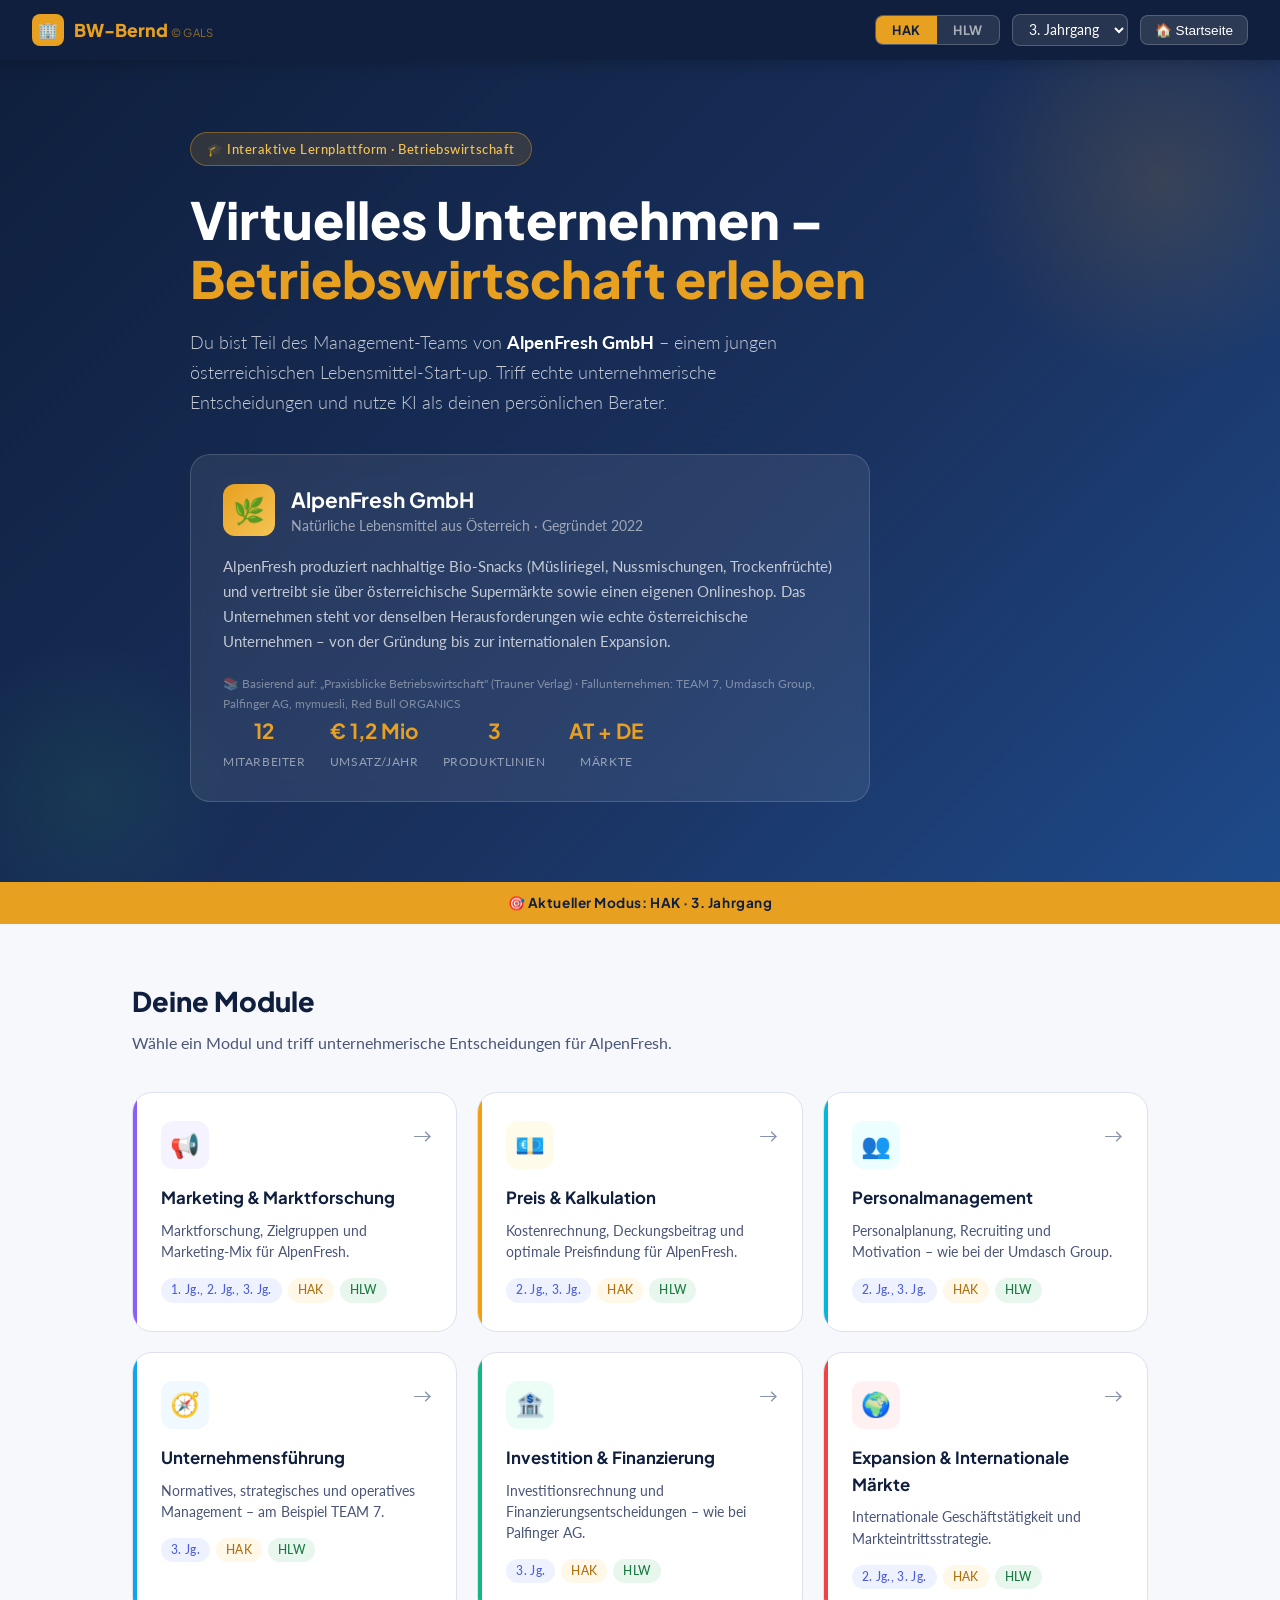
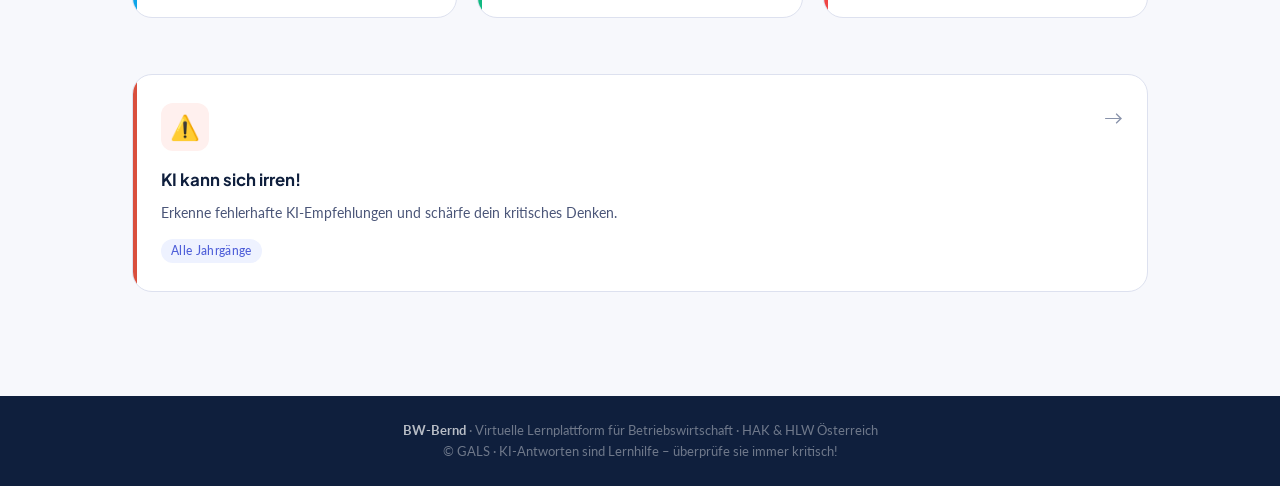
==== bw-trainer.html @ 872641b6 "Add files via upload" ====
<!DOCTYPE html>
<html lang="de">
<head>
<meta charset="UTF-8">
<meta name="viewport" content="width=device-width, initial-scale=1.0">
<title>BW-Bernd – Virtuelles Unternehmen</title>
<link href="https://fonts.googleapis.com/css2?family=Plus+Jakarta+Sans:wght@400;500;600;700;800&family=Lato:ital,wght@0,300;0,400;0,700;1,300&display=swap" rel="stylesheet">
<style>
/* =============================================
   CSS VARIABLES & RESET
============================================= */
:root {
  --navy: #0f1f3d;
  --navy-mid: #1a3260;
  --accent: #e8a020;
  --accent-light: #f5c455;
  --green: #2a9d5c;
  --red: #d94f3d;
  --surface: #f7f8fc;
  --surface-2: #eef0f7;
  --text: #0f1f3d;
  --text-mid: #4a5578;
  --text-light: #8892aa;
  --white: #ffffff;
  --border: #dde1ef;
  --shadow-sm: 0 2px 8px rgba(15,31,61,0.08);
  --shadow-md: 0 6px 24px rgba(15,31,61,0.12);
  --shadow-lg: 0 16px 48px rgba(15,31,61,0.18);
  --radius: 12px;
  --radius-lg: 20px;
  --font-head: 'Plus Jakarta Sans', sans-serif;
  --font-body: 'Lato', sans-serif;
}

*, *::before, *::after { box-sizing: border-box; margin: 0; padding: 0; }

html { scroll-behavior: smooth; }

body {
  font-family: var(--font-body);
  background: var(--surface);
  color: var(--text);
  line-height: 1.6;
  min-height: 100vh;
}

/* =============================================
   PAGES (SPA navigation)
============================================= */
.page { display: none; }
.page.active { display: block; }

/* =============================================
   TOP NAVIGATION
============================================= */
.topnav {
  background: var(--navy);
  padding: 0 32px;
  display: flex;
  align-items: center;
  justify-content: space-between;
  height: 60px;
  position: sticky;
  top: 0;
  z-index: 100;
  box-shadow: 0 2px 16px rgba(0,0,0,0.25);
}

.topnav-logo {
  font-family: var(--font-head);
  font-weight: 800;
  font-size: 1.1rem;
  color: var(--white);
  cursor: pointer;
  display: flex;
  align-items: center;
  gap: 10px;
}

.topnav-logo span {
  color: var(--accent);
}

.topnav-logo .logo-icon {
  width: 32px;
  height: 32px;
  background: var(--accent);
  border-radius: 8px;
  display: flex;
  align-items: center;
  justify-content: center;
  font-size: 1rem;
}

.topnav-controls {
  display: flex;
  align-items: center;
  gap: 12px;
}

/* Schultyp Toggle */
.schultyp-toggle {
  display: flex;
  background: rgba(255,255,255,0.1);
  border-radius: 8px;
  overflow: hidden;
  border: 1px solid rgba(255,255,255,0.2);
}

.schultyp-btn {
  padding: 6px 16px;
  font-family: var(--font-head);
  font-size: 0.8rem;
  font-weight: 700;
  border: none;
  background: transparent;
  color: rgba(255,255,255,0.6);
  cursor: pointer;
  transition: all 0.2s;
  letter-spacing: 0.05em;
}

.schultyp-btn.active {
  background: var(--accent);
  color: var(--navy);
}

/* Jahrgang Select */
.jahrgang-select {
  background: rgba(255,255,255,0.1);
  border: 1px solid rgba(255,255,255,0.2);
  color: white;
  border-radius: 8px;
  padding: 6px 12px;
  font-family: var(--font-body);
  font-size: 0.85rem;
  cursor: pointer;
}

.jahrgang-select option { color: var(--navy); background: white; }

.nav-home-btn {
  background: rgba(255,255,255,0.12);
  border: 1px solid rgba(255,255,255,0.2);
  color: white;
  border-radius: 8px;
  padding: 6px 14px;
  font-size: 0.85rem;
  cursor: pointer;
  transition: background 0.2s;
}

.nav-home-btn:hover { background: rgba(255,255,255,0.22); }

/* =============================================
   HERO (Startseite)
============================================= */
.hero {
  background: linear-gradient(135deg, var(--navy) 0%, var(--navy-mid) 60%, #1e4a8a 100%);
  padding: 72px 32px 80px;
  position: relative;
  overflow: hidden;
}

.hero::before {
  content: '';
  position: absolute;
  top: -80px; right: -80px;
  width: 400px; height: 400px;
  background: radial-gradient(circle, rgba(232,160,32,0.15) 0%, transparent 70%);
  border-radius: 50%;
}

.hero::after {
  content: '';
  position: absolute;
  bottom: -60px; left: -60px;
  width: 300px; height: 300px;
  background: radial-gradient(circle, rgba(42,157,92,0.12) 0%, transparent 70%);
  border-radius: 50%;
}

.hero-inner {
  max-width: 900px;
  margin: 0 auto;
  position: relative;
  z-index: 1;
}

.hero-badge {
  display: inline-flex;
  align-items: center;
  gap: 8px;
  background: rgba(232,160,32,0.15);
  border: 1px solid rgba(232,160,32,0.4);
  color: var(--accent-light);
  border-radius: 50px;
  padding: 6px 16px;
  font-size: 0.8rem;
  font-weight: 500;
  margin-bottom: 24px;
  letter-spacing: 0.04em;
}

.hero h1 {
  font-family: var(--font-head);
  font-size: clamp(2rem, 5vw, 3.2rem);
  font-weight: 800;
  color: var(--white);
  line-height: 1.15;
  margin-bottom: 20px;
}

.hero h1 em {
  font-style: normal;
  color: var(--accent);
}

.hero-sub {
  font-size: 1.1rem;
  color: rgba(255,255,255,0.75);
  max-width: 600px;
  margin-bottom: 36px;
  font-weight: 300;
  line-height: 1.7;
}

/* Company Card in Hero */
.company-card {
  background: rgba(255,255,255,0.08);
  border: 1px solid rgba(255,255,255,0.15);
  border-radius: var(--radius-lg);
  padding: 28px 32px;
  backdrop-filter: blur(10px);
  max-width: 680px;
}

.company-card-header {
  display: flex;
  align-items: center;
  gap: 16px;
  margin-bottom: 16px;
}

.company-logo {
  width: 52px;
  height: 52px;
  background: linear-gradient(135deg, var(--accent), var(--accent-light));
  border-radius: 12px;
  display: flex;
  align-items: center;
  justify-content: center;
  font-size: 1.6rem;
}

.company-name {
  font-family: var(--font-head);
  font-size: 1.3rem;
  font-weight: 700;
  color: white;
}

.company-tagline {
  font-size: 0.85rem;
  color: rgba(255,255,255,0.55);
}

.company-desc {
  color: rgba(255,255,255,0.72);
  font-size: 0.95rem;
  line-height: 1.65;
  margin-bottom: 20px;
}

.company-stats {
  display: flex;
  gap: 24px;
  flex-wrap: wrap;
}

.stat-item {
  text-align: center;
}

.stat-val {
  font-family: var(--font-head);
  font-size: 1.3rem;
  font-weight: 700;
  color: var(--accent);
  display: block;
}

.stat-label {
  font-size: 0.75rem;
  color: rgba(255,255,255,0.5);
  text-transform: uppercase;
  letter-spacing: 0.05em;
}

/* =============================================
   SCHULTYP BANNER (below hero)
============================================= */
.schultyp-banner {
  background: var(--accent);
  padding: 10px 32px;
  text-align: center;
  font-family: var(--font-head);
  font-size: 0.85rem;
  font-weight: 700;
  color: var(--navy);
  letter-spacing: 0.04em;
}

/* =============================================
   SECTION WRAPPER
============================================= */
.section {
  max-width: 1080px;
  margin: 0 auto;
  padding: 56px 32px;
}

.section-title {
  font-family: var(--font-head);
  font-size: 1.7rem;
  font-weight: 800;
  color: var(--navy);
  margin-bottom: 8px;
}

.section-sub {
  color: var(--text-mid);
  margin-bottom: 36px;
  font-size: 0.97rem;
}

/* =============================================
   MODULE GRID (Dashboard)
============================================= */
.module-grid {
  display: grid;
  grid-template-columns: repeat(auto-fill, minmax(300px, 1fr));
  gap: 20px;
}

.module-card {
  background: var(--white);
  border: 1px solid var(--border);
  border-radius: var(--radius-lg);
  padding: 28px;
  cursor: pointer;
  transition: all 0.25s cubic-bezier(0.4,0,0.2,1);
  position: relative;
  overflow: hidden;
}

.module-card::before {
  content: '';
  position: absolute;
  top: 0; left: 0;
  width: 4px; height: 100%;
  background: var(--card-color, var(--accent));
}

.module-card:hover {
  transform: translateY(-4px);
  box-shadow: var(--shadow-lg);
  border-color: transparent;
}

.module-icon {
  width: 48px;
  height: 48px;
  border-radius: 12px;
  background: var(--card-bg, #fff8e8);
  display: flex;
  align-items: center;
  justify-content: center;
  font-size: 1.5rem;
  margin-bottom: 16px;
}

.module-card h3 {
  font-family: var(--font-head);
  font-size: 1.05rem;
  font-weight: 700;
  margin-bottom: 8px;
  color: var(--navy);
}

.module-card p {
  font-size: 0.88rem;
  color: var(--text-mid);
  line-height: 1.5;
  margin-bottom: 16px;
}

.module-tags {
  display: flex;
  gap: 6px;
  flex-wrap: wrap;
}

.tag {
  font-size: 0.72rem;
  padding: 3px 10px;
  border-radius: 50px;
  font-weight: 500;
  letter-spacing: 0.03em;
}

.tag-jg { background: #eef2ff; color: #4f5fd9; }
.tag-hak { background: #fff8e8; color: #b07010; }
.tag-hlw { background: #e8f7ee; color: #1a7a42; }

.module-arrow {
  position: absolute;
  top: 28px; right: 24px;
  font-size: 1.2rem;
  color: var(--text-light);
  transition: transform 0.2s;
}

.module-card:hover .module-arrow { transform: translateX(4px); }

/* =============================================
   MODULE PAGE
============================================= */
.module-page-inner {
  max-width: 900px;
  margin: 0 auto;
  padding: 48px 32px;
}

.module-header {
  background: linear-gradient(135deg, var(--navy), var(--navy-mid));
  border-radius: var(--radius-lg);
  padding: 36px 40px;
  margin-bottom: 32px;
  position: relative;
  overflow: hidden;
}

.module-header::after {
  content: attr(data-icon);
  position: absolute;
  right: 32px; top: 50%;
  transform: translateY(-50%);
  font-size: 5rem;
  opacity: 0.12;
  pointer-events: none;
}

.module-header-badge {
  font-size: 0.75rem;
  text-transform: uppercase;
  letter-spacing: 0.08em;
  color: var(--accent);
  font-weight: 700;
  margin-bottom: 10px;
}

.module-header h2 {
  font-family: var(--font-head);
  font-size: 1.9rem;
  font-weight: 800;
  color: white;
  margin-bottom: 10px;
}

.module-header p {
  color: rgba(255,255,255,0.7);
  font-size: 0.95rem;
  max-width: 500px;
}

/* Content blocks */
.content-block {
  background: var(--white);
  border: 1px solid var(--border);
  border-radius: var(--radius);
  padding: 28px 32px;
  margin-bottom: 20px;
}

.block-title {
  font-family: var(--font-head);
  font-size: 0.8rem;
  font-weight: 700;
  text-transform: uppercase;
  letter-spacing: 0.08em;
  color: var(--text-light);
  margin-bottom: 12px;
  display: flex;
  align-items: center;
  gap: 8px;
}

.block-title .block-icon {
  width: 22px;
  height: 22px;
  border-radius: 6px;
  background: var(--surface-2);
  display: inline-flex;
  align-items: center;
  justify-content: center;
  font-size: 0.85rem;
}

.content-block h3 {
  font-family: var(--font-head);
  font-size: 1.15rem;
  font-weight: 700;
  color: var(--navy);
  margin-bottom: 12px;
}

.content-block p, .content-block li {
  font-size: 0.94rem;
  color: var(--text-mid);
  line-height: 1.65;
}

.content-block ul, .content-block ol {
  padding-left: 20px;
  margin-top: 8px;
}

.content-block li { margin-bottom: 6px; }

/* Aufgaben */
.aufgabe-list {
  list-style: none;
  padding: 0;
  counter-reset: aufgabe;
}

.aufgabe-list li {
  counter-increment: aufgabe;
  display: flex;
  gap: 14px;
  align-items: flex-start;
  padding: 14px 0;
  border-bottom: 1px solid var(--border);
}

.aufgabe-list li:last-child { border-bottom: none; }

.aufgabe-list li::before {
  content: counter(aufgabe);
  min-width: 28px;
  height: 28px;
  background: var(--navy);
  color: white;
  border-radius: 50%;
  font-family: var(--font-head);
  font-size: 0.8rem;
  font-weight: 700;
  display: flex;
  align-items: center;
  justify-content: center;
  flex-shrink: 0;
  margin-top: 1px;
}

/* Infobox */
.infobox {
  background: linear-gradient(135deg, #fff8e8, #fef3d0);
  border: 1px solid #f0d080;
  border-left: 4px solid var(--accent);
  border-radius: var(--radius);
  padding: 18px 22px;
  margin: 16px 0;
  font-size: 0.9rem;
}

.infobox-title {
  font-family: var(--font-head);
  font-weight: 700;
  font-size: 0.82rem;
  color: #8a5f00;
  text-transform: uppercase;
  letter-spacing: 0.06em;
  margin-bottom: 6px;
  display: flex;
  align-items: center;
  gap: 6px;
}

.infobox p { color: #6b4a00; line-height: 1.6; }

/* =============================================
   KI CHAT AREA
============================================= */
.ki-area {
  background: var(--white);
  border: 1px solid var(--border);
  border-radius: var(--radius-lg);
  overflow: hidden;
  margin-bottom: 20px;
}

.ki-header {
  background: var(--navy);
  padding: 16px 24px;
  display: flex;
  align-items: center;
  justify-content: space-between;
  gap: 12px;
}

.ki-header-left {
  display: flex;
  align-items: center;
  gap: 12px;
}

.ki-avatar {
  width: 36px; height: 36px;
  background: linear-gradient(135deg, var(--accent), var(--accent-light));
  border-radius: 50%;
  display: flex;
  align-items: center;
  justify-content: center;
  font-size: 1rem;
  flex-shrink: 0;
}

.ki-name {
  font-family: var(--font-head);
  font-weight: 700;
  font-size: 0.95rem;
  color: white;
}

.ki-status {
  font-size: 0.75rem;
  color: rgba(255,255,255,0.5);
}

.ki-role-select {
  background: rgba(255,255,255,0.12);
  border: 1px solid rgba(255,255,255,0.2);
  color: white;
  border-radius: 8px;
  padding: 6px 12px;
  font-size: 0.82rem;
  cursor: pointer;
}

.ki-role-select option { background: var(--navy); color: white; }

.ki-messages {
  height: 340px;
  overflow-y: auto;
  padding: 20px 24px;
  display: flex;
  flex-direction: column;
  gap: 14px;
  background: #f9fafd;
}

.ki-messages::-webkit-scrollbar { width: 4px; }
.ki-messages::-webkit-scrollbar-track { background: transparent; }
.ki-messages::-webkit-scrollbar-thumb { background: var(--border); border-radius: 2px; }

.msg {
  display: flex;
  gap: 10px;
  align-items: flex-start;
  animation: msgIn 0.3s ease;
}

@keyframes msgIn {
  from { opacity: 0; transform: translateY(8px); }
  to { opacity: 1; transform: translateY(0); }
}

.msg-user { flex-direction: row-reverse; }

.msg-bubble {
  max-width: 80%;
  padding: 12px 16px;
  border-radius: 14px;
  font-size: 0.9rem;
  line-height: 1.55;
}

.msg-ai .msg-bubble {
  background: white;
  border: 1px solid var(--border);
  color: var(--text);
  border-bottom-left-radius: 4px;
}

.msg-user .msg-bubble {
  background: var(--navy);
  color: white;
  border-bottom-right-radius: 4px;
}

.msg-avatar-sm {
  width: 28px; height: 28px;
  border-radius: 50%;
  background: var(--surface-2);
  display: flex;
  align-items: center;
  justify-content: center;
  font-size: 0.8rem;
  flex-shrink: 0;
  margin-top: 2px;
}

.msg-ai .msg-avatar-sm { background: linear-gradient(135deg, var(--accent), var(--accent-light)); }
.msg-user .msg-avatar-sm { background: var(--navy-mid); }

.typing-indicator {
  display: flex;
  gap: 4px;
  align-items: center;
  padding: 4px 0;
}

.typing-dot {
  width: 6px; height: 6px;
  background: var(--text-light);
  border-radius: 50%;
  animation: typingBounce 1.2s infinite;
}

.typing-dot:nth-child(2) { animation-delay: 0.2s; }
.typing-dot:nth-child(3) { animation-delay: 0.4s; }

@keyframes typingBounce {
  0%, 60%, 100% { transform: translateY(0); }
  30% { transform: translateY(-6px); }
}

.ki-input-area {
  padding: 16px 24px;
  border-top: 1px solid var(--border);
  display: flex;
  gap: 10px;
  background: white;
}

.ki-input {
  flex: 1;
  border: 1px solid var(--border);
  border-radius: 10px;
  padding: 10px 16px;
  font-family: var(--font-body);
  font-size: 0.9rem;
  resize: none;
  outline: none;
  color: var(--text);
  background: var(--surface);
  min-height: 44px;
  max-height: 120px;
  transition: border-color 0.2s;
}

.ki-input:focus { border-color: var(--navy); }

.ki-send-btn {
  background: var(--navy);
  color: white;
  border: none;
  border-radius: 10px;
  padding: 10px 20px;
  font-family: var(--font-head);
  font-weight: 700;
  font-size: 0.85rem;
  cursor: pointer;
  transition: background 0.2s;
  white-space: nowrap;
}

.ki-send-btn:hover { background: var(--navy-mid); }
.ki-send-btn:disabled { opacity: 0.5; cursor: not-allowed; }

.ki-prompt-suggestion {
  margin: 0 24px 16px;
  background: var(--surface-2);
  border-radius: 10px;
  padding: 12px 16px;
  font-size: 0.84rem;
  color: var(--text-mid);
  display: flex;
  justify-content: space-between;
  align-items: center;
  gap: 12px;
}

.use-prompt-btn {
  background: var(--accent);
  color: var(--navy);
  border: none;
  border-radius: 8px;
  padding: 6px 14px;
  font-family: var(--font-head);
  font-weight: 700;
  font-size: 0.78rem;
  cursor: pointer;
  white-space: nowrap;
  transition: background 0.2s;
}

.use-prompt-btn:hover { background: var(--accent-light); }

/* =============================================
   REFLEXION BLOCK
============================================= */
.reflexion-list {
  list-style: none;
  padding: 0;
}

.reflexion-list li {
  display: flex;
  gap: 12px;
  align-items: flex-start;
  padding: 12px 0;
  border-bottom: 1px solid var(--border);
  font-size: 0.93rem;
  color: var(--text-mid);
}

.reflexion-list li:last-child { border-bottom: none; }

.refl-icon {
  width: 24px; height: 24px;
  background: #fff0f0;
  border-radius: 6px;
  display: flex;
  align-items: center;
  justify-content: center;
  font-size: 0.85rem;
  flex-shrink: 0;
  margin-top: 1px;
}

/* =============================================
   KI KANN SICH IRREN PAGE
============================================= */
.irren-card {
  background: var(--white);
  border: 1px solid var(--border);
  border-radius: var(--radius-lg);
  overflow: hidden;
  margin-bottom: 24px;
}

.irren-card-header {
  background: linear-gradient(135deg, #b91c1c, #dc2626);
  padding: 20px 28px;
  display: flex;
  align-items: center;
  gap: 14px;
}

.irren-icon {
  width: 40px; height: 40px;
  background: rgba(255,255,255,0.15);
  border-radius: 10px;
  display: flex;
  align-items: center;
  justify-content: center;
  font-size: 1.3rem;
}

.irren-card-header h3 {
  font-family: var(--font-head);
  font-size: 1rem;
  font-weight: 700;
  color: white;
}

.irren-card-header p {
  font-size: 0.8rem;
  color: rgba(255,255,255,0.7);
}

.irren-body {
  padding: 24px 28px;
}

.ki-falsch {
  background: #fff8f8;
  border: 1px solid #fca5a5;
  border-radius: 10px;
  padding: 16px 20px;
  margin-bottom: 16px;
  font-size: 0.9rem;
  color: #7f1d1d;
  font-style: italic;
}

.ki-falsch::before {
  content: '🤖 KI-Empfehlung: ';
  font-style: normal;
  font-weight: 700;
  display: block;
  margin-bottom: 4px;
  font-size: 0.78rem;
  text-transform: uppercase;
  letter-spacing: 0.05em;
  color: #b91c1c;
}

.aufgabe-irren {
  background: #f0fdf4;
  border: 1px solid #86efac;
  border-radius: 10px;
  padding: 14px 18px;
  font-size: 0.88rem;
  color: #14532d;
}

.aufgabe-irren::before {
  content: '✏️ Deine Aufgabe: ';
  font-weight: 700;
  display: block;
  margin-bottom: 4px;
  font-size: 0.78rem;
  text-transform: uppercase;
  letter-spacing: 0.05em;
}

/* =============================================
   FOOTER
============================================= */
footer {
  background: var(--navy);
  color: rgba(255,255,255,0.4);
  text-align: center;
  padding: 24px 32px;
  font-size: 0.82rem;
  margin-top: 48px;
}

footer strong { color: rgba(255,255,255,0.7); }

/* =============================================
   BREADCRUMB
============================================= */
.breadcrumb {
  background: var(--surface-2);
  padding: 12px 32px;
  font-size: 0.83rem;
  color: var(--text-mid);
  display: flex;
  align-items: center;
  gap: 8px;
}

.breadcrumb a { color: var(--navy-mid); text-decoration: none; cursor: pointer; }
.breadcrumb a:hover { text-decoration: underline; }
.breadcrumb .sep { color: var(--border); }

/* =============================================
   FALLSTUDIE TABS
============================================= */
.tabs {
  display: flex;
  gap: 0;
  border-bottom: 2px solid var(--border);
  margin-bottom: 24px;
}

.tab-btn {
  padding: 10px 20px;
  font-family: var(--font-head);
  font-size: 0.83rem;
  font-weight: 700;
  border: none;
  background: transparent;
  color: var(--text-mid);
  cursor: pointer;
  border-bottom: 2px solid transparent;
  margin-bottom: -2px;
  transition: all 0.2s;
  letter-spacing: 0.03em;
}

.tab-btn.active {
  color: var(--navy);
  border-bottom-color: var(--navy);
}

.tab-content { display: none; }
.tab-content.active { display: block; }

/* =============================================
   PROGRESS BAR (module completion)
============================================= */
.progress-bar-wrap {
  background: var(--surface-2);
  border-radius: 50px;
  height: 6px;
  overflow: hidden;
  margin-top: 8px;
}

.progress-bar-fill {
  height: 100%;
  background: linear-gradient(90deg, var(--accent), var(--accent-light));
  border-radius: 50px;
  transition: width 0.6s ease;
}

/* =============================================
   RESPONSIVE
============================================= */
@media (max-width: 640px) {
  .topnav { padding: 0 16px; gap: 8px; }
  .hero { padding: 48px 20px 60px; }
  .section { padding: 36px 20px; }
  .module-grid { grid-template-columns: 1fr; }
  .module-page-inner { padding: 28px 16px; }
  .content-block { padding: 20px; }
  .ki-messages { height: 260px; }
  .company-stats { gap: 16px; }
  .topnav-logo .logo-label { display: none; }
}

  .tab-btn-solution { background: #ecfdf5 !important; color: #14532d !important; border-color: #86efac !important; }
  .tab-btn-solution.active { background: #10b981 !important; color: white !important; border-color: #10b981 !important; }
  .loesung-block { margin-bottom: 20px; }
  .loesung-aufgabe-label { font-size: 0.78rem; font-weight: 700; color: #10b981; text-transform: uppercase; letter-spacing: 0.06em; margin-bottom: 6px; }
  .loesung-text { background: #f0fdf4; border: 1px solid #bbf7d0; border-left: 4px solid #10b981; border-radius: 8px; padding: 12px 15px; font-size: 0.88rem; color: #1a3260; line-height: 1.65; }
  .loesung-text ul, .loesung-text ol { margin: 8px 0 8px 18px; }
  .loesung-text li { margin-bottom: 5px; }
  .loesung-text strong { color: #0f1f3d; }
  .loesung-text table { width:100%; border-collapse:collapse; margin-top:8px; }
  .loesung-text th { background:#d1fae5; padding:6px 10px; font-size:0.82rem; text-align:left; }
  .loesung-text td { padding:6px 10px; border-top:1px solid #d1fae5; font-size:0.83rem; }
  .loesung-hinweis { background: #fffbeb; border: 1px solid #fde68a; border-radius: 8px; padding: 10px 14px; font-size: 0.82rem; color: #78350f; margin-top: 16px; line-height:1.5; }
</style>
</head>
<body>

<!-- ==================== TOP NAV ==================== -->
<nav class="topnav">
  <div class="topnav-logo" onclick="showPage('home')">
    <div class="logo-icon">🏢</div>
    <span class="logo-label">BW<span>-Bernd</span> <span style="font-weight:400; font-size:0.7rem; opacity:0.6; letter-spacing:0.02em">© GALS</span></span>
  </div>
  <div class="topnav-controls">
    <div class="schultyp-toggle">
      <button class="schultyp-btn active" id="btn-hak" onclick="setSchultyp('HAK')">HAK</button>
      <button class="schultyp-btn" id="btn-hlw" onclick="setSchultyp('HLW')">HLW</button>
    </div>
    <select class="jahrgang-select" id="jahrgangSelect" onchange="setJahrgang(this.value)">
      <option value="1">1. Jahrgang</option>
      <option value="2">2. Jahrgang</option>
      <option value="3" selected>3. Jahrgang</option>
    </select>
    <button class="nav-home-btn" onclick="showPage('home')">🏠 Startseite</button>
  </div>
</nav>

<!-- ==================== HOME PAGE ==================== -->
<div id="page-home" class="page active">

  <!-- Hero -->
  <div class="hero">
    <div class="hero-inner">
      <div class="hero-badge">🎓 Interaktive Lernplattform · Betriebswirtschaft</div>
      <h1>Virtuelles Unternehmen –<br><em>Betriebswirtschaft erleben</em></h1>
      <p class="hero-sub">Du bist Teil des Management-Teams von <strong style="color:white">AlpenFresh GmbH</strong> – einem jungen österreichischen Lebensmittel-Start-up. Triff echte unternehmerische Entscheidungen und nutze KI als deinen persönlichen Berater.</p>

      <div class="company-card">
        <div class="company-card-header">
          <div class="company-logo">🌿</div>
          <div>
            <div class="company-name">AlpenFresh GmbH</div>
            <div class="company-tagline">Natürliche Lebensmittel aus Österreich · Gegründet 2022</div>
          </div>
        </div>
        <p class="company-desc">
          AlpenFresh produziert nachhaltige Bio-Snacks (Müsliriegel, Nussmischungen, Trockenfrüchte) und vertreibt sie über österreichische Supermärkte sowie einen eigenen Onlineshop. Das Unternehmen steht vor denselben Herausforderungen wie echte österreichische Unternehmen – von der Gründung bis zur internationalen Expansion.
        </p>
        <p style="font-size:0.78rem; color:rgba(255,255,255,0.4); margin-top:8px">📚 Basierend auf: „Praxisblicke Betriebswirtschaft" (Trauner Verlag) · Fallunternehmen: TEAM 7, Umdasch Group, Palfinger AG, mymuesli, Red Bull ORGANICS
        </p>
        <div class="company-stats">
          <div class="stat-item"><span class="stat-val">12</span><span class="stat-label">Mitarbeiter</span></div>
          <div class="stat-item"><span class="stat-val">€ 1,2 Mio</span><span class="stat-label">Umsatz/Jahr</span></div>
          <div class="stat-item"><span class="stat-val">3</span><span class="stat-label">Produktlinien</span></div>
          <div class="stat-item"><span class="stat-val">AT + DE</span><span class="stat-label">Märkte</span></div>
        </div>
      </div>
    </div>
  </div>

  <!-- Schultyp Banner -->
  <div class="schultyp-banner" id="schultyp-banner">
    🎯 Aktueller Modus: <span id="banner-text">HAK · 3. Jahrgang</span>
  </div>

  <!-- Dashboard -->
  <div class="section">
    <h2 class="section-title">Deine Module</h2>
    <p class="section-sub">Wähle ein Modul und triff unternehmerische Entscheidungen für AlpenFresh.</p>

    <div class="module-grid" id="module-grid">
      <!-- Cards injected by JS -->
    </div>
  </div>

  <!-- KI kann sich irren -->
  <div class="section" style="padding-top:0">
    <div class="module-card" style="--card-color:#d94f3d; --card-bg:#fff0ee; cursor:pointer" onclick="showPage('irren')">
      <div class="module-icon">⚠️</div>
      <h3>KI kann sich irren!</h3>
      <p>Erkenne fehlerhafte KI-Empfehlungen und schärfe dein kritisches Denken.</p>
      <div class="module-tags"><span class="tag tag-jg">Alle Jahrgänge</span></div>
      <span class="module-arrow">→</span>
    </div>
  </div>

</div><!-- /home -->

<!-- ==================== MODULE PAGE ==================== -->
<div id="page-module" class="page">
  <div class="breadcrumb">
    <a onclick="showPage('home')">🏠 Startseite</a>
    <span class="sep">›</span>
    <span id="bc-module">Modul</span>
  </div>
  <div class="module-page-inner" id="module-content">
    <!-- injected by JS -->
  </div>
</div>

<!-- ==================== KI KANN SICH IRREN PAGE ==================== -->
<div id="page-irren" class="page">
  <div class="breadcrumb">
    <a onclick="showPage('home')">🏠 Startseite</a>
    <span class="sep">›</span>
    <span>KI kann sich irren</span>
  </div>
  <div class="module-page-inner">

    <div class="module-header" data-icon="⚠️">
      <div class="module-header-badge">Kritisches Denken</div>
      <h2>KI kann sich irren!</h2>
      <p>Hier siehst du vier Beispiele, bei denen eine KI wirtschaftlich problematische Empfehlungen geben könnte. Analysiere, was falsch oder unvollständig ist.</p>
    </div>

    <!-- Irren-Karte 1 -->
    <div class="irren-card">
      <div class="irren-card-header">
        <div class="irren-icon">📉</div>
        <div>
          <h3>Preisstrategie: „Immer billiger als die Konkurrenz!"</h3>
          <p>Szenario: AlpenFresh fragt die KI nach der besten Preisstrategie für die AlpenBar.</p>
        </div>
      </div>
      <div class="irren-body">
        <div class="ki-falsch">„Setze deinen Verkaufspreis immer 10–20 % unter dem Preis der Konkurrenz (also ca. € 1,70–1,90). So gewinnst du schnell Marktanteile und Kunden kaufen lieber bei dir als bei der Konkurrenz."</div>
        <div class="aufgabe-irren">
          Die variablen Kosten der AlpenBar betragen € 0,85/Stück, die Fixkosten € 12.000/Monat. Berechne den Deckungsbeitrag bei VKP € 1,80. Was passiert? Erkläre, warum diese Empfehlung für ein Bio-Premiumprodukt doppelt falsch ist (wirtschaftlich UND markenseitig).
        </div>
        <div class="infobox" style="margin-top:14px">
          <div class="infobox-title">💡 Tipp: Deckungsbeitrag</div>
          <p>Deckungsbeitrag = Verkaufspreis − variable Kosten. Ist er negativ, macht das Unternehmen mit jedem verkauften Stück <em>mehr</em> Verlust – egal wie viele Stück es verkauft. Die KI hat die Kostenstruktur nicht abgefragt!</p>
        </div>
      </div>
    </div>

    <!-- Irren-Karte 2 -->
    <div class="irren-card">
      <div class="irren-card-header">
        <div class="irren-icon">👥</div>
        <div>
          <h3>Personalplanung: „Sofort 10 Vollzeitkräfte einstellen!"</h3>
          <p>Szenario: AlpenFresh hat einen Großauftrag von einem Supermarkt erhalten.</p>
        </div>
      </div>
      <div class="irren-body">
        <div class="ki-falsch">„Du solltest sofort 10 neue Vollzeitkräfte einstellen. Mehr Personal bedeutet mehr Produktion – und das führt automatisch zu mehr Gewinn."</div>
        <div class="aufgabe-irren">
          Welche Fragen hätte die KI zuerst stellen müssen? Denke an: Ist der Auftrag langfristig gesichert? Was sind die tatsächlichen Lohnnebenkosten? Gibt es Alternativen (Leiharbeit, Überstunden, Automatisierung)? Nenne mindestens vier Probleme, die die KI ignoriert hat.
        </div>
        <div class="infobox" style="margin-top:14px">
          <div class="infobox-title">💡 Tipp: Personalbedarfsplanung</div>
          <p>Die Personalbedarfsplanung unterscheidet zwischen <strong>quantitativem Bedarf</strong> (wie viele?) und <strong>qualitativem Bedarf</strong> (welche Kompetenzen?). Außerdem ist zwischen Erweiterungs- und Freisetzungsbedarf zu unterscheiden – auch wenn ein Auftrag wegfällt, bleiben die Fixkosten!</p>
        </div>
      </div>
    </div>

    <!-- Irren-Karte 3 -->
    <div class="irren-card">
      <div class="irren-card-header">
        <div class="irren-icon">🏦</div>
        <div>
          <h3>Finanzierung: „Kredit ist immer besser als Leasing!"</h3>
          <p>Szenario: AlpenFresh prüft, wie die neue Abfüllmaschine (€ 250.000) finanziert werden soll.</p>
        </div>
      </div>
      <div class="irren-body">
        <div class="ki-falsch">„Nehmt auf jeden Fall einen Bankkredit auf – Leasing ist viel teurer, und ihr behaltet das Eigenkapital für andere Investitionen. Kredite sind in Österreich günstig."</div>
        <div class="aufgabe-irren">
          Berechne: Leasing kostet € 2.800/Monat = € 33.600/Jahr über 10 Jahre = € 336.000 gesamt. Kredit: € 250.000 bei 4,5 % auf 10 Jahre ≈ € 60.000 Zinsen = € 310.000 gesamt. Stimmt die Aussage der KI? Wann wäre Leasing trotzdem sinnvoller? Was hat die KI nicht berücksichtigt (Liquidität, Bilanzwirkung, Flexibilität)?
        </div>
        <div class="infobox" style="margin-top:14px">
          <div class="infobox-title">💡 Tipp: Leasing vs. Kredit</div>
          <p>Beim <strong>Finanzierungsleasing</strong> bleibt die Maschine bilanziell beim Leasinggeber → bessere Liquiditätswirkung. Beim <strong>Kredit</strong> wird die Maschine aktiviert und abgeschrieben. Ein einfaches „immer besser" gibt es nicht – es kommt auf die konkrete Situation an!</p>
        </div>
      </div>
    </div>

    <!-- Irren-Karte 4 -->
    <div class="irren-card">
      <div class="irren-card-header">
        <div class="irren-icon">🌍</div>
        <div>
          <h3>Expansion: „Gleichzeitig in alle Märkte – wie TEAM 7!"</h3>
          <p>Szenario: AlpenFresh überlegt, nach Südtirol, Deutschland und die Schweiz gleichzeitig zu expandieren.</p>
        </div>
      </div>
      <div class="irren-body">
        <div class="ki-falsch">„TEAM 7 hat auch mehrere Märkte gleichzeitig erschlossen und ist jetzt in 6 Ländern. Macht es genauso – expandiert gleichzeitig in alle drei Märkte, bevor die Konkurrenz es tut!"</div>
        <div class="aufgabe-irren">
          Warum ist dieser Vergleich mit TEAM 7 irreführend? TEAM 7 wurde 1959 gegründet und ist seit über 60 Jahren am Markt. AlpenFresh existiert seit 2022. Nenne mindestens fünf Unterschiede (Ressourcen, Erfahrung, Markenbekanntheit, Kapital, Personal), die die KI ignoriert hat.
        </div>
      </div>
    </div>

  </div>
</div>

<!-- ==================== FOOTER ==================== -->
<footer>
  <strong>BW-Bernd</strong> · Virtuelle Lernplattform für Betriebswirtschaft · HAK &amp; HLW Österreich<br>
  <span>© GALS · KI-Antworten sind Lernhilfe – überprüfe sie immer kritisch!</span>
  
</footer>

<!-- ==================== JAVASCRIPT ==================== -->
<script>
/* ==============================================
   STATE
============================================== */
let currentSchultyp = 'HAK';
let currentJahrgang = 3;
let currentModule = null;
let chatHistories = {}; // per module

/* ==============================================
   MODULE DEFINITIONS
============================================== */
// =====================================================================
// MODULE DEFINITIONS – inhaltlich abgestimmt auf:
// „Praxisblicke Betriebswirtschaft" (Trauner Verlag)
// HAK I/II/III & HLW II/III (Najand-Ellmer / Kneidinger u.a.)
// Reale Fallunternehmen: TEAM 7, Umdasch Group, Palfinger AG,
// Sportalm Kitzbühel, mymuesli, Red Bull ORGANICS, WKO-Cases
// =====================================================================
const MODULES = [
  // ─── MODUL 1: UNTERNEHMENSGRÜNDUNG (JG 1–2) ──────────────────────
  {
    id: 'gruendung',
    title: 'Unternehmensgründung',
    icon: '🚀',
    color: '#6366f1',
    bg: '#eef2ff',
    desc: 'Von der Geschäftsidee zum Businessplan – wie AlpenFresh gegründet wurde.',
    jahrgaenge: [1,2],
    schultypen: ['HAK','HLW'],
    situation: `<p>Lisa Hofer hat eine Geschäftsidee: <strong>Bio-Snacks aus regionalen Tiroler Zutaten</strong> – einfach, nachhaltig, lecker. Sie überlegt, ob sie sich selbstständig machen soll oder lieber in einem sicheren Job bleibt.</p>
      <p style="margin-top:10px">Du begleitest sie bei der Gründung der <strong>AlpenFresh GmbH</strong>. Ähnlich wie bei mymuesli (die ihre Idee entwickelt haben, indem sie Müsli individualisierbar gemacht haben) braucht auch Lisa eine klare Idee und einen soliden Plan.</p>`,
    aufgaben: [
      'Nenne je drei Vorteile und Nachteile der Selbstständigkeit für Lisa. Orientiere dich an der Unterscheidung zwischen selbstständig und unselbstständig Erwerbstätigen.',
      'Was ist ein Businessplan? Nenne mindestens fünf Bestandteile, die ein guter Businessplan enthalten sollte.',
      'Ist AlpenFresh ein Unternehmer im Sinne des UGB? Begründe deine Antwort (Stichwort: selbstständige wirtschaftliche Tätigkeit, auf Dauer, Gewinnerzielungsabsicht).',
      'HAK: Welche Rechtsform würdest du für AlpenFresh empfehlen (e.U., GmbH, OG)? Vergleiche Haftung, Gründungsaufwand und Kapitalanforderungen.'
    ],
    aufgabenHLW: [
      'Nenne je drei Vorteile und Nachteile der Selbstständigkeit für Lisa.',
      'Was ist ein Businessplan und warum ist er wichtig für eine Unternehmensgründung?',
      'Nenne fünf konkrete Schritte, die Lisa bei der Gründung von AlpenFresh durchlaufen muss.',
      'Welche Rolle spielt die Wirtschaftskammer Österreich (WKO) bei der Unternehmensgründung?'
    ],
    infobox: { title: 'Businessplan', text: 'Ein <strong>Businessplan</strong> ist ein schriftliches Konzept, das die Geschäftsidee, Zielgruppen, Wettbewerb, Marketing, Finanzplanung und Meilensteine beschreibt. Er dient als Entscheidungsgrundlage für Gründer selbst, aber auch für Banken und Investoren.' },
    prompt: 'Du bist ein Gründungsberater der Wirtschaftskammer Österreich (WKO). Lisa Hofer möchte ein Bio-Snack-Unternehmen (AlpenFresh GmbH) in Tirol gründen. Produkte: Bio-Müsliriegel aus regionalen Zutaten. Zielgruppe: gesundheitsbewusste Österreicher. Erstelle eine Checkliste der wichtigsten Gründungsschritte und erkläre, welche Unterlagen und Entscheidungen notwendig sind.',
    loesungen: [
      `<strong>Vorteile der Selbstständigkeit:</strong> Selbstbestimmung (eigene Ideen umsetzen), Entscheidungsfreiheit, hohe Motivation, Gewinn bleibt beim Unternehmer, freie Zeiteinteilung.<br><br><strong>Nachteile:</strong> Aufgabe einer sicheren Anstellung, finanzielles Risiko (Haftung mit Privatvermögen bei e.U.), hoher Leistungsdruck, unregelmäßiges Einkommen, hoher Zeitaufwand.`,
      `Ein <strong>Businessplan</strong> enthält: (1) Executive Summary, (2) Unternehmensbeschreibung & Geschäftsidee, (3) Markt- und Wettbewerbsanalyse, (4) Marketing- und Vertriebsstrategie, (5) Organisations- und Rechtsform, (6) Finanzplanung (Umsatz-, Kosten-, Liquiditätsplan), (7) Risikoanalyse. Er dient als Entscheidungsgrundlage für Gründer selbst, Banken und Investoren.`,
      `<strong>Ja</strong>, AlpenFresh ist ein Unternehmer im Sinne des UGB, wenn folgende Kriterien erfüllt sind: (1) Selbstständige wirtschaftliche Tätigkeit – Lisa entscheidet eigenverantwortlich, (2) auf Dauer angelegt – kein einmaliges Geschäft, (3) nach außen am Markt tätig. Die Gewinnerzielungsabsicht ist kein zwingend notwendiges Kriterium (auch gemeinnützige Organisationen können Unternehmer sein).`,
      `<strong>Empfehlung: GmbH</strong><br><ul><li><strong>e.U.:</strong> Einfache Gründung, kein Mindestkapital, aber volle Haftung mit Privatvermögen → riskant bei wachsendem Unternehmen</li><li><strong>GmbH:</strong> Mindestkapital € 10.000, Haftung auf Stammkapital beschränkt, höhere Gründungskosten (Notar, Firmenbuch), aber Privatvermögen geschützt → empfehlenswert ab ernsthafter Geschäftstätigkeit</li><li><strong>OG:</strong> Mindestens 2 Gesellschafter, alle haften unbeschränkt → weniger geeignet</li></ul>Für AlpenFresh empfiehlt sich die <strong>GmbH</strong> wegen der Haftungsbeschränkung.`
    ],
    loesungenHLW: [
      `<strong>Vorteile:</strong> Selbstbestimmung, eigene Ideen umsetzen, Gewinn bleibt beim Unternehmer, freie Zeiteinteilung, hohe Motivation.<br><br><strong>Nachteile:</strong> Finanzielles Risiko, Haftung mit Privatvermögen, unregelmäßiges Einkommen, hoher Arbeitseinsatz, kein Anspruch auf Urlaub/Krankenstand wie Angestellte.`,
      `Ein <strong>Businessplan</strong> ist ein schriftliches Konzept für eine Unternehmensgründung. Er ist wichtig, weil er (1) den Gründer zwingt, alles durchzudenken, (2) als Grundlage für Bankkredite dient und (3) den Weg zum Erfolg strukturiert. Bestandteile: Geschäftsidee, Zielgruppe, Marktanalyse, Marketing, Finanzplanung, Risikoanalyse.`,
      `<strong>5 Gründungsschritte für AlpenFresh:</strong><ol><li>Geschäftsidee entwickeln und prüfen (Marktanalyse)</li><li>Businessplan erstellen</li><li>Rechtsform wählen (z.B. GmbH) und Stammkapital einzahlen</li><li>Gewerbeanmeldung bei der Gewerbebehörde</li><li>Eintragung ins Firmenbuch, Anmeldung beim Finanzamt (Steuernummer, UID)</li></ol>`,
      `Die <strong>Wirtschaftskammer Österreich (WKO)</strong> ist die gesetzliche Interessenvertretung der österreichischen Unternehmen. Sie bietet: kostenloses Gründerservice mit Beratung, Informationen zu Rechtsformen und Gewerberecht, Checklisten für Gründer. Jeder Unternehmer in Österreich ist automatisch WKO-Pflichtmitglied (Beitragspflicht!).`
    ],
    reflexion: [
      'Berücksichtigt die KI spezifisch österreichische Vorschriften (Gewerbeanmeldung, WKO-Pflichtmitgliedschaft)?',
      'Werden die realen Kosten einer GmbH-Gründung (Mindeststammkapital, Notarkosten) genannt?',
      'Fehlt der Hinweis auf steuerliche Registrierungen (Finanzamt, UID-Nummer)?',
      'Ist die Empfehlung für eine kleine Gründerin ohne großes Startkapital realistisch?'
    ]
  },

  // ─── MODUL 2: MARKTANALYSE & MARKETING (JG 1–3) ──────────────────
  {
    id: 'marketing',
    title: 'Marketing & Marktforschung',
    icon: '📢',
    color: '#8b5cf6',
    bg: '#f5f3ff',
    desc: 'Marktforschung, Zielgruppen und Marketing-Mix für AlpenFresh.',
    jahrgaenge: [1,2,3],
    schultypen: ['HAK','HLW'],
    situation: `<p>AlpenFresh möchte ein neues Produkt einführen: die <strong>„AlpenBar"</strong> – ein Müsliriegel mit Tiroler Heumilchschokolade und regionalen Zutaten. VKP: € 2,49.</p>
      <p style="margin-top:10px">Vergleichsbeispiel aus dem Schulbuch: <strong>mymuesli</strong> hat gezeigt, wie man mit einer innovativen Marketingidee (individuelle Bio-Müslis online zusammenstellen) einen bestehenden Markt aufbrechen kann. AlpenFresh setzt auf ähnliche Werte: regional, nachhaltig, transparent.</p>
      <p style="margin-top:10px">Das Marketingbudget für die Einführung beträgt <strong>€ 30.000</strong>.</p>`,
    aufgaben: [
      'Erkläre das Marketing-Mix-Modell (4 P\'s) und wende es auf die AlpenBar an: Produkt, Preis, Distribution (Place), Kommunikation (Promotion).',
      'Was ist Marktforschung? Unterscheide Primär- und Sekundärforschung und gib für AlpenFresh je ein konkretes Beispiel.',
      'Welche Kommunikationskanäle würdest du mit € 30.000 Budget nutzen? Begründe deine Auswahl.',
      'HAK: Berechne den Break-even: VKP € 2,49, variable Kosten € 0,85/Stück, fixe Marketingkosten € 30.000. Wie viele AlpenBars müssen verkauft werden, bevor Gewinn entsteht?'
    ],
    aufgabenHLW: [
      'Erkläre das Marketing-Mix-Modell (4 P\'s) und wende es auf die AlpenBar an.',
      'Was ist der Unterschied zwischen Primär- und Sekundärmarktforschung? Nenne je ein Beispiel für AlpenFresh.',
      'Welche Social-Media-Kanäle eignen sich für die Zielgruppe (25–45 Jahre, gesundheitsbewusst)? Begründe.',
      'Erkläre den Begriff „Zielgruppensegmentierung" und wende ihn auf die AlpenBar an.'
    ],
    infobox: { title: 'Break-even-Punkt', text: 'Der <strong>Break-even-Punkt</strong> ist die Absatzmenge, bei der weder Gewinn noch Verlust entsteht. Formel: Break-even-Menge = Fixkosten ÷ Stückdeckungsbeitrag. Stückdeckungsbeitrag = Verkaufspreis − variable Stückkosten. Beispiel: 30.000 ÷ (2,49 − 0,85) = 18.293 Stück.' },
    prompt: 'Du bist ein Marketing-Experte. Entwickle eine Marketingstrategie für die Einführung eines neuen Bio-Müsliriegels ("AlpenBar") in Österreich. Zielgruppe: gesundheitsbewusste Erwachsene, 25–45 Jahre. Budget: € 30.000. VKP: € 2,49. Das Produkt positioniert sich als regionales Premium-Bio-Produkt aus Tirol. Gib konkrete Empfehlungen für den Marketing-Mix (4 P\'s) und eine Maßnahmenplanung.',
    loesungen: [
      `<strong>Marketing-Mix (4 P's) für die AlpenBar:</strong><ul><li><strong>Produkt:</strong> Bio-Müsliriegel mit Tiroler Heumilchschokolade, regionale Zutaten, nachhaltige Verpackung, Zertifizierungen (AMA, Bio Austria)</li><li><strong>Preis:</strong> € 2,49 → Premiumpreis-Strategie (Bio-Qualität rechtfertigt höheren Preis als Standardriegel)</li><li><strong>Distribution (Place):</strong> Supermärkte (REWE, SPAR), Bio-Läden, eigener Onlineshop, Tankstellen/Kioske</li><li><strong>Kommunikation (Promotion):</strong> Social Media (Instagram, TikTok), regionale Influencer, Messen (BioFach), Verkostungsaktionen</li></ul>`,
      `<strong>Marktforschung:</strong> Systematische Sammlung und Auswertung von Informationen über Märkte, Kunden und Konkurrenten.<br><br><strong>Primärforschung</strong> (neue Daten erheben): z.B. AlpenFresh führt eine Online-Umfrage unter 200 Personen zur Zahlungsbereitschaft durch.<br><strong>Sekundärforschung</strong> (vorhandene Daten nutzen): z.B. AlpenFresh wertet Statistik Austria-Daten zum Bio-Lebensmittelkonsum aus oder nutzt Marktberichte von Branchenverbänden.`,
      `<strong>Budgetverteilung € 30.000:</strong><ul><li>Instagram/TikTok Ads: € 10.000 (33%) – erreicht Zielgruppe 25–45 direkt</li><li>Verkostungsaktionen in Supermärkten: € 8.000 (27%) – direkte Kaufentscheidung am POS</li><li>Influencer Marketing (Mikro-Influencer, regional): € 6.000 (20%) – authentisch, kostengünstig</li><li>Printmaterial (Aufsteller, Flyer): € 3.000 (10%) – für POS-Präsenz</li><li>PR / Pressearbeit: € 3.000 (10%) – Artikel in Regionalpresse, Bio-Magazinen</li></ul>`,
      `<strong>Break-even-Berechnung:</strong><br>Stückdeckungsbeitrag = VKP − variable Kosten = € 2,49 − € 0,85 = <strong>€ 1,64</strong><br>Break-even-Menge = Fixkosten ÷ Stückdeckungsbeitrag = € 30.000 ÷ € 1,64 = <strong>18.293 Stück</strong><br>→ AlpenFresh muss mindestens 18.293 AlpenBars verkaufen, bevor die Marketingkosten gedeckt sind und Gewinn entsteht.`
    ],
    loesungenHLW: [
      `<strong>Marketing-Mix (4 P's) für die AlpenBar:</strong><ul><li><strong>Produkt:</strong> Bio-Müsliriegel mit Tiroler Heumilchschokolade, regional und nachhaltig</li><li><strong>Preis:</strong> € 2,49 – Premiumpreis, passend zum Bio-Image</li><li><strong>Distribution (Place):</strong> Supermärkte (SPAR, REWE), Bio-Läden, Onlineshop</li><li><strong>Kommunikation (Promotion):</strong> Social Media, Verkostungen, regionale Werbung</li></ul>`,
      `<strong>Primärforschung:</strong> Neue Daten werden selbst erhoben (z.B. Umfrage, Interview, Beobachtung). Teurer, aber genau auf die Fragestellung zugeschnitten.<br>Beispiel AlpenFresh: Online-Umfrage zur Zahlungsbereitschaft.<br><br><strong>Sekundärforschung:</strong> Bereits vorhandene Daten werden genutzt (z.B. Statistiken, Studien). Günstiger, aber nicht immer aktuell.<br>Beispiel AlpenFresh: Statistik Austria-Daten zum Bio-Konsum in Österreich.`,
      `<strong>Geeignete Social-Media-Kanäle für 25–45 Jahre:</strong><ul><li><strong>Instagram:</strong> Visuelle Plattform, ideal für Food-Produkte, hohe Nutzung in der Zielgruppe</li><li><strong>Facebook:</strong> Erreicht gut die Gruppe 35–45, geeignet für Community und Events</li><li><strong>TikTok:</strong> Wächst stark, eher 20–35 Jahre, aber gutes virales Potenzial</li></ul>LinkedIn und Twitter weniger geeignet – zu business-orientiert für ein Konsumprodukt.`,
      `<strong>Zielgruppensegmentierung</strong> = Aufteilung des Gesamtmarktes in Gruppen mit ähnlichen Merkmalen. Kriterien: demografisch (Alter, Geschlecht), geografisch (Region), psychografisch (Werte, Lebensstil), verhaltensorientiert (Kaufhäufigkeit).<br><br>Für die AlpenBar: <em>Segment 1</em> – Sportler, 20–35 Jahre, kaufen für unterwegs. <em>Segment 2</em> – Gesundheitsbewusste Familien, 30–45 Jahre, kaufen für Kinder und sich selbst.`
    ],
    reflexion: [
      'Sind die empfohlenen Kanäle für ein Budget von € 30.000 realistisch finanzierbar?',
      'Berücksichtigt die KI den österreichischen Markt oder gibt sie allgemeine internationale Tipps?',
      'Werden die Kosten der einzelnen Maßnahmen konkret genannt?',
      'Ist die Zielgruppenanalyse der KI detailliert genug oder zu allgemein?'
    ]
  },

  // ─── MODUL 3: PREIS & KALKULATION (JG 2–3) ───────────────────────
  {
    id: 'preisgestaltung',
    title: 'Preis & Kalkulation',
    icon: '💶',
    color: '#f59e0b',
    bg: '#fffbeb',
    desc: 'Kostenrechnung, Deckungsbeitrag und optimale Preisfindung für AlpenFresh.',
    jahrgaenge: [2,3],
    schultypen: ['HAK','HLW'],
    situation: `<p>Die AlpenBar hat folgende <strong>Kostenstruktur</strong>:</p>
      <ul style="margin:10px 0 10px 20px; font-size:0.93rem; color:#4a5578">
        <li>Variable Kosten/Stück: € 0,85 (Rohstoffe, Verpackung, Energie)</li>
        <li>Fixkosten/Monat: € 12.000 (Miete, Löhne, Abschreibungen)</li>
        <li>Geplante Absatzmenge: 15.000 Stück/Monat</li>
        <li>Konkurrenzpreise: € 2,10 – € 2,80</li>
      </ul>
      <p>Vergleich aus dem Schulbuch: <strong>Red Bull ORGANICS</strong> hat beim Einstieg in den Bio-Markt bewusst einen Premiumpreis gesetzt – trotz höherer Kosten. Die Marke hat die Zahlungsbereitschaft der Zielgruppe richtig eingeschätzt.</p>`,
    aufgaben: [
      'Berechne den Stückdeckungsbeitrag (DB/Stück) und den Gesamtdeckungsbeitrag bei 15.000 Stück/Monat. Ist ein Gewinn möglich?',
      'Berechne mit der Kostenaufschlags-Methode einen Preis: Gesamtkosten/Stück × (1 + 40 % Aufschlag).',
      'Erkläre die Vor- und Nachteile von Niedrigpreis-, Premiumpreis- und konkurrenzorientierter Preisgestaltung. Welche passt zu AlpenFresh?',
      'HAK: Berechne den Break-even bei VKP € 2,49 und bei VKP € 2,99. Wie verändert sich das Risiko?'
    ],
    aufgabenHLW: [
      'Was ist ein Deckungsbeitrag? Erkläre den Begriff und berechne ihn für die AlpenBar (VKP € 2,49, variable Kosten € 0,85).',
      'Was ist Cost-Plus-Pricing? Berechne einen Preis für die AlpenBar.',
      'Nenne je ein Beispiel für Niedrigpreis- und Premiumstrategie aus dem echten Leben.',
      'Welchen Preis empfiehlst du für die AlpenBar und warum? Berücksichtige Marke und Zielgruppe.'
    ],
    infobox: { title: 'Deckungsbeitrag (DB)', text: '<strong>Deckungsbeitrag (DB)</strong> = Verkaufspreis − variable Kosten pro Stück. Der DB zeigt, wie viel ein Produkt zur Deckung der Fixkosten beiträgt. Gesamtdeckungsbeitrag = DB/Stück × Menge. Ist der Gesamtdeckungsbeitrag größer als die Fixkosten, entsteht Gewinn.' },
    prompt: 'Du bist ein Preisberater. AlpenFresh GmbH will die optimale Preisstrategie für einen neuen Bio-Müsliriegel ("AlpenBar") in Österreich entwickeln. Variable Kosten: € 0,85/Stück, Fixkosten: € 12.000/Monat, geplanter Absatz: 15.000 Stück/Monat. Konkurrenzpreise: € 2,10 bis € 2,80. Produktpositionierung: regionales Premium-Bio. Analysiere verschiedene Preisstrategien und empfehle den optimalen Preis mit Begründung.',

    loesungen: [
      `<strong>Deckungsbeitragsrechnung:</strong><br>DB/Stück = VKP − variable Kosten = € 2,49 − € 0,85 = <strong>€ 1,64</strong><br>Gesamtdeckungsbeitrag = € 1,64 × 15.000 Stück = <strong>€ 24.600/Monat</strong><br>Fixkosten: € 12.000/Monat<br>Gewinn = € 24.600 − € 12.000 = <strong>€ 12.600/Monat</strong> ✓ → Ja, Gewinn ist möglich!`,
      `<strong>Cost-Plus-Pricing Berechnung:</strong><br>Variable Kosten/Stück: € 0,85<br>Fixkosten/Stück: € 12.000 ÷ 15.000 = € 0,80<br>Gesamtkosten/Stück: € 0,85 + € 0,80 = € 1,65<br>Aufschlag 40 %: € 1,65 × 1,40 = <strong>€ 2,31</strong><br>→ Kalkulierter Preis: ca. € 2,31. Da die Konkurrenz bis zu € 2,80 verlangt, ist € 2,49 als Premiumpreis gut positioniert.`,
      `<table><tr><th>Strategie</th><th>Vorteile</th><th>Nachteile</th></tr><tr><td><strong>Niedrigpreis</strong></td><td>Hohe Absatzmenge, schnelle Marktdurchdringung</td><td>Schadet dem Bio-Image, gefährdet Deckungsbeitrag</td></tr><tr><td><strong>Premiumpreis</strong></td><td>Passt zum Bio-Markenwert, höhere Margen</td><td>Geringere Absatzmenge, Kunden müssen überzeugt werden</td></tr><tr><td><strong>Konkurrenzorientiert</strong></td><td>Marktkonform, leicht verständlich</td><td>Reagiert nur, keine eigenständige Positionierung</td></tr></table><br>→ <strong>Empfehlung: Premiumpreis (€ 2,49)</strong> passt zum regionalen Bio-Image von AlpenFresh.`,
      `<strong>Break-even bei verschiedenen Preisen:</strong><br>Bei VKP € 2,49: DB = € 1,64 → Break-even = € 12.000 ÷ € 1,64 = <strong>7.317 Stück</strong><br>Bei VKP € 2,99: DB = € 2,14 → Break-even = € 12.000 ÷ € 2,14 = <strong>5.607 Stück</strong><br>→ Bei € 2,99 wird die Gewinnschwelle früher erreicht → <strong>geringeres Risiko</strong>. Aber: Höherer Preis kann die Absatzmenge senken – das muss abgewogen werden.`
    ],
    loesungenHLW: [
      `<strong>Deckungsbeitrag (DB)</strong> = Verkaufspreis − variable Kosten pro Stück.<br>Er zeigt, wie viel jedes verkaufte Produkt zur Deckung der Fixkosten beiträgt. Erst wenn alle Fixkosten gedeckt sind, entsteht Gewinn.<br><br>AlpenBar: DB = € 2,49 − € 0,85 = <strong>€ 1,64 pro Stück</strong>`,
      `<strong>Cost-Plus-Pricing</strong> (Kostenaufschlagsmethode): Preis = Gesamtkosten + Gewinnaufschlag.<br>Gesamtkosten/Stück: € 0,85 (variabel) + € 0,80 (fix) = € 1,65<br>+ 40 % Aufschlag: € 1,65 × 1,40 = <strong>€ 2,31</strong>`,
      `<strong>Niedrigpreis:</strong> z.B. Hofer/Aldi-Eigenmarken, Billa Clever-Produkte → viele Kunden, geringe Marge.<br><strong>Premiumpreis:</strong> z.B. Ja! Natürlich, Bio Austria-Produkte, Apple, Nespresso → weniger Kunden, aber hohe Marge und starkes Markenimage.`,
      `<strong>Empfehlung: € 2,49 (Premiumpreis)</strong><br>Begründung: AlpenFresh positioniert sich als regionales Bio-Premiumprodukt. Ein zu niedriger Preis würde das Markenimage beschädigen. € 2,49 liegt im Mittelfeld der Konkurrenz (€ 2,10–€ 2,80) und signalisiert Qualität. Bei 15.000 Stück/Monat entsteht ein Gewinn von € 12.600/Monat – wirtschaftlich sinnvoll.`
    ],
    reflexion: [
      'Hat die KI alle Kostenarten berücksichtigt (variable UND fixe Kosten)?',
      'Berücksichtigt die Empfehlung die Zahlungsbereitschaft der Zielgruppe?',
      'Wird das Markenimage in die Preisfindung einbezogen?',
      'Fehlen Informationen über Handelsspannen (typischerweise 25–40 % im Lebensmittelhandel)?'
    ],
  },

  // ─── MODUL 4: PERSONALMANAGEMENT (JG 2–3) ────────────────────────
  {
    id: 'personal',
    title: 'Personalmanagement',
    icon: '👥',
    color: '#06b6d4',
    bg: '#ecfeff',
    desc: 'Personalplanung, Recruiting und Motivation – wie bei der Umdasch Group.',
    jahrgaenge: [2,3],
    schultypen: ['HAK','HLW'],
    situation: `<p>AlpenFresh wächst stark. Ähnlich wie die <strong>Umdasch Group</strong> (8.800 Mitarbeiter, Amstetten) steht das Unternehmen vor der Herausforderung, <strong>hochqualifiziertes Personal</strong> zu finden und zu binden.</p>
      <p style="margin-top:10px">Aktuell: 12 Mitarbeiter. Gesucht: 1 Produktionsleiter, 2 Produktionsmitarbeiter, 1 Online-Marketing-Manager. Kosten pro Stelle (Gehalt + Lohnnebenkosten): ca. € 45.000/Jahr.</p>
      <p style="margin-top:10px">Herausforderungen (wie bei Umdasch): <em>Fachkräftemangel, Employer Branding, demografischer Wandel.</em></p>`,
    aufgaben: [
      'AlpenFresh möchte eine neue Produktionsleiterin einstellen. Beschreibe den <strong>fünfstufigen Prozess der Personalsuche und -auswahl</strong> und ordne jedem Schritt eine konkrete Maßnahme für AlpenFresh zu.',
      'Die Geschäftsführerin Nina Berger stellt fest, dass die Zufriedenheit der Mitarbeiter gesunken ist. Erkläre die <strong>Bedürfnispyramide von Maslow</strong> (alle 5 Stufen mit je einem AlpenFresh-Beispiel) und leite daraus Empfehlungen ab.',
      'Wende die <strong>Zwei-Faktoren-Theorie von Herzberg</strong> auf folgende Mitarbeiteraussage an: „Das Gehalt ist okay, aber ich bekomme nie Feedback. Die Arbeit selbst macht mir Spaß – wir haben ein tolles Team, aber das Büro ist eng und laut." Ordne jeden Aspekt einem Hygienefaktor oder Motivator zu.',
      'AlpenFresh hat nun 18 Mitarbeiter. Erkläre, ob die Mitarbeiter einen <strong>Betriebsrat</strong> gründen können. Unterscheide zwischen aktiv und passiv Wahlberechtigten. Wie viele Betriebsratsmitglieder wären zu wählen?'
    ],
    aufgabenHLW: [
      'Beschreibe den <strong>fünfstufigen Prozess der Personalsuche und -auswahl</strong> bei AlpenFresh (Produktionsleiterin gesucht). Welche Schritte sind besonders wichtig für ein kleines Unternehmen?',
      'Erkläre die <strong>Bedürfnispyramide von Maslow</strong> (alle 5 Stufen mit je einem AlpenFresh-Beispiel). Auf welcher Stufe befinden sich Mitarbeiter, die trotz gutem Gehalt kündigen?',
      'Erkläre Motivatoren und Hygienefaktoren nach <strong>Herzberg</strong>. Ordne folgende Faktoren zu: Gehalt, Lob durch die Chefin, Jobsicherheit, interessante Aufgaben, angenehme Teamkultur, Karrierechancen.',
      'Was versteht man unter <strong>Employer Branding</strong>? Entwickle drei konkrete Maßnahmen, mit denen AlpenFresh als attraktiver Arbeitgeber wahrgenommen werden kann.'
    ],
    infobox: { title: 'Betriebsrat in Österreich', text: 'Ab <strong>5 Arbeitnehmern</strong> kann ein Betriebsrat gegründet werden. <strong>Aktiv wahlberechtigt</strong> (Wahlrecht) sind alle Arbeitnehmer ab 16 Jahren. <strong>Passiv wahlberechtigt</strong> (wählbar) sind Arbeitnehmer ab 18 Jahren, die mind. 6 Monate im Betrieb beschäftigt sind. Die Anzahl der Betriebsratsmitglieder richtet sich nach der Belegschaftsgröße: 5–9 Arbeitnehmer → 1 Mitglied, 10–19 → 2, 20–50 → 3 Mitglieder.' },
    prompt: 'Du bist ein HR-Berater. AlpenFresh GmbH (Bio-Start-up, 18 Mitarbeiter, Tirol) sucht eine Produktionsleiterin. Entwickle einen vollständigen 5-stufigen Recruiting-Plan, empfehle geeignete Auswahlverfahren und erkläre, welche Motivationsmaßnahmen nach Maslow und Herzberg für ein kleines Bio-Unternehmen besonders geeignet sind.',
    loesungen: [
      `<strong>5-stufiger Prozess der Personalsuche und -auswahl bei AlpenFresh:</strong><ol><li><strong>Festlegung des Anforderungsprofils:</strong> Welche fachlichen und persönlichen Qualifikationen braucht die Produktionsleiterin? (z.B. Lebensmitteltechnik, Führungserfahrung, HACCP-Kenntnisse)</li><li><strong>Personalsuche:</strong> Intern prüfen (Beförderung vorhandener Mitarbeiter?) → extern: AMS, karriere.at, LinkedIn, Aushang in der FH Kufstein</li><li><strong>Vorauswahl – Analyse der Bewerbungsunterlagen:</strong> Bewerbungsschreiben und Lebenslauf auf Vollständigkeit, Passung zum Anforderungsprofil und Berufserfahrung prüfen</li><li><strong>Auswahlverfahren:</strong> Strukturiertes Vorstellungsgespräch mit Fachfragen zur Lebensmittelproduktion, evtl. Probearbeitstag</li><li><strong>Personaleinstellung:</strong> Arbeitsvertrag, Dienstzettel, Einarbeitung (Onboarding-Plan für die ersten 3 Monate)</li></ol>`,
      `<strong>Maslow-Bedürfnispyramide – 5 Stufen mit AlpenFresh-Beispielen:</strong><ol><li><strong>Physiologische Bedürfnisse:</strong> Pünktliche Gehaltszahlung, Pausenraum mit Kaffee und Mahlzeiten</li><li><strong>Sicherheitsbedürfnisse:</strong> Unbefristeter Dienstvertrag, klare Arbeitsanweisungen, Schutzausrüstung in der Produktion</li><li><strong>Soziale Bedürfnisse:</strong> Gutes Teamklima, gemeinsame Betriebsausflüge, flache Hierarchie</li><li><strong>Wertschätzungsbedürfnisse:</strong> Lob durch die Geschäftsführerin, Einbindung in Entscheidungen, Anerkennung von Leistungen</li><li><strong>Selbstverwirklichung:</strong> Übernahme eigener Projekte (z.B. neue Produktlinie entwickeln), Weiterbildungsangebote</li></ol><br>Wenn Mitarbeiter trotz gutem Gehalt kündigen, fehlt meist Stufe 3–5 (Anerkennung, Entwicklung, Sinn der Arbeit).`,
      `<strong>Herzberg – Einordnung der Mitarbeiteraussage:</strong><br><table><tr><th>Aussage</th><th>Einordnung</th><th>Faktortyp</th></tr><tr><td>„Gehalt ist okay"</td><td>✅ vorhanden → keine Unzufriedenheit</td><td>Hygienefaktor</td></tr><tr><td>„Bekomme nie Feedback"</td><td>❌ fehlt → schafft Unzufriedenheit</td><td>Hygienefaktor (Führungsstil)</td></tr><tr><td>„Arbeit macht Spaß"</td><td>✅ vorhanden → schafft Zufriedenheit</td><td>Motivator (Arbeitsinhalt)</td></tr><tr><td>„Tolles Team"</td><td>✅ vorhanden → verhindert Unzufriedenheit</td><td>Hygienefaktor (Kollegialität)</td></tr><tr><td>„Büro eng und laut"</td><td>❌ fehlt → schafft Unzufriedenheit</td><td>Hygienefaktor (Arbeitsbedingungen)</td></tr></table><br>Fazit: Die Motivatoren sind positiv, aber fehlende Hygienefaktoren (kein Feedback, schlechte Arbeitsbedingungen) führen zur Unzufriedenheit. Nina Berger sollte zuerst diese beheben.`,
      `<strong>Betriebsrat bei AlpenFresh (18 Mitarbeiter):</strong><br><br>✅ <strong>Gründung möglich</strong> – ab 5 Arbeitnehmern haben Mitarbeiter das Recht, einen Betriebsrat zu gründen. Die Geschäftsführerin kann dies <em>nicht verbieten</em>.<br><br><strong>Aktiv wahlberechtigt</strong> (haben Wahlrecht): Alle Arbeitnehmer ab 16 Jahren → alle 18 Mitarbeiter von AlpenFresh.<br><strong>Passiv wahlberechtigt</strong> (können gewählt werden): Arbeitnehmer ab 18 Jahren, die seit mind. 6 Monaten im Betrieb sind.<br><br><strong>Anzahl der Betriebsratsmitglieder:</strong> Bei 10–19 Arbeitnehmern sind <strong>2 Mitglieder</strong> zu wählen.<br><br>Aufgaben des Betriebsrats: Mitbestimmung bei Arbeitszeiten, Mitwirkung bei Kündigungen, Interessenvertretung der Belegschaft.`
    ],
    loesungenHLW: [
      `<strong>5-stufiger Prozess bei AlpenFresh (Produktionsleiterin):</strong><ol><li><strong>Anforderungsprofil festlegen:</strong> Fachliche Qualifikationen (Lebensmitteltechnik, Führungserfahrung), persönliche Eigenschaften (Organisationstalent, Durchsetzungsvermögen)</li><li><strong>Personalsuche starten:</strong> Intern (Beförderung?), extern (AMS, karriere.at, Social Media, Fachhochschulen)</li><li><strong>Vorauswahl treffen:</strong> Bewerbungsunterlagen sichten, Shortlist mit den besten Kandidatinnen erstellen</li><li><strong>Auswahlverfahren:</strong> Strukturiertes Vorstellungsgespräch, evtl. Probearbeitstag in der Produktion</li><li><strong>Einstellung:</strong> Dienstvertrag abschließen, Onboarding planen (Einarbeitung, Mentorin, 3-Monats-Zielgespräch)</li></ol>Für kleine Unternehmen besonders wichtig: Schritt 1 (klares Anforderungsprofil spart Zeit) und Schritt 5 (gutes Onboarding senkt die Fluktuation).`,
      `<strong>Maslow – 5 Stufen mit AlpenFresh-Beispielen:</strong><ol><li><strong>Physiologische Bedürfnisse:</strong> Pünktliches Gehalt, Pausenraum mit Mahlzeiten</li><li><strong>Sicherheit:</strong> Fester Arbeitsvertrag, sichere Produktionsumgebung</li><li><strong>Soziale Bedürfnisse:</strong> Teamevents, kollegiales Klima, gemeinsame Mittagessen</li><li><strong>Wertschätzung:</strong> Lob, Anerkennung von Leistung, Mitsprache bei Entscheidungen</li><li><strong>Selbstverwirklichung:</strong> Eigene Projekte leiten, Weiterbildung, mehr Verantwortung übernehmen</li></ol>Wenn Mitarbeiter trotz gutem Gehalt kündigen, fehlt meist Stufe 4 (Wertschätzung) oder Stufe 5 (Entwicklung und Sinn).`,
      `<strong>Herzberg – Zuordnung der Faktoren:</strong><br><table><tr><th>Faktor</th><th>Typ</th><th>Wirkung bei Vorhandensein</th></tr><tr><td>Gehalt</td><td>Hygienefaktor</td><td>Verhindert Unzufriedenheit</td></tr><tr><td>Lob durch die Chefin</td><td>Motivator</td><td>Schafft Zufriedenheit</td></tr><tr><td>Jobsicherheit</td><td>Hygienefaktor</td><td>Verhindert Unzufriedenheit</td></tr><tr><td>Interessante Aufgaben</td><td>Motivator</td><td>Schafft Zufriedenheit</td></tr><tr><td>Angenehme Teamkultur</td><td>Hygienefaktor</td><td>Verhindert Unzufriedenheit</td></tr><tr><td>Karrierechancen</td><td>Motivator</td><td>Schafft Zufriedenheit</td></tr></table><br>Wichtig: Hygienefaktoren schaffen keine Zufriedenheit, aber ihr Fehlen macht unzufrieden. Nur Motivatoren führen zu echter Arbeitsmotivation.`,
      `<strong>Employer Branding</strong> = alle Maßnahmen, mit denen ein Unternehmen als attraktiver Arbeitgeber wahrgenommen wird.<br><br><strong>3 Maßnahmen für AlpenFresh:</strong><ol><li><strong>Authentische Social-Media-Präsenz:</strong> Instagram-Einblicke in den Produktionsalltag und das Team zeigen die Unternehmenskultur (Bio, Nachhaltigkeit, Teamgeist) und sprechen werteorientierte Bewerber an.</li><li><strong>Mitarbeiterstimmen auf der Website:</strong> Echte Zitate und Fotos der Mitarbeiter wirken glaubwürdiger als Marketingtexte und stärken das Vertrauen potenzieller Bewerber.</li><li><strong>Attraktives Benefitpaket:</strong> Flexible Arbeitszeiten, Weiterbildungsbudget, Mitarbeiterrabatt auf AlpenFresh-Produkte – schafft konkreten Mehrwert über das Gehalt hinaus.</li></ol>`
    ],
    reflexion: [
      'Berücksichtigt die KI österreichisches Arbeitsrecht (Kollektivverträge, Betriebsratspflicht, Kündigungsschutz)?',
      'Werden die Kosten des Recruiting-Prozesses erwähnt (Stellenanzeigen, Auswahlverfahren, Einarbeitungszeit)?',
      'Sind die Motivationsempfehlungen realistisch für ein kleines Unternehmen mit begrenztem Budget?',
      'Unterscheidet die KI klar zwischen Hygienefaktoren und Motivatoren – oder wirft sie alles in einen Topf?'
    ]
  },

  // ─── MODUL 5: UNTERNEHMENSFÜHRUNG & ORGANISATION (JG 3) ──────────
  {
    id: 'fuehrung',
    title: 'Unternehmensführung',
    icon: '🧭',
    color: '#0ea5e9',
    bg: '#f0f9ff',
    desc: 'Normatives, strategisches und operatives Management – am Beispiel TEAM 7.',
    jahrgaenge: [3],
    schultypen: ['HAK','HLW'],
    situation: `<p><strong>TEAM 7</strong> (Naturholzmöbel, Ried im Innkreis, OÖ) ist ein Paradebeispiel österreichischer Unternehmensführung: 1959 als kleine Tischlerei gegründet, heute 17 eigene Stores weltweit (u.a. USA, China, Mallorca).</p>
      <p style="margin-top:10px">Das Unternehmen hat drei Managementebenen: <em>Topmanagement</em> (Georg & Stefan Emprechtinger, Geschäftsführung), <em>Middle Management</em> (z.B. Elisabeth Emprechtinger als Marketingleiterin), <em>Lower Management</em> (Abteilungsleiter in Produktion, Verkauf).</p>
      <p style="margin-top:10px">Für AlpenFresh stellt sich dieselbe Frage: Wie soll die Führungsstruktur aussehen, wenn das Unternehmen wächst?</p>`,
    aufgaben: [
      'Erkläre die drei Managementebenen (Top-, Middle-, Lower Management) und ordne die Führungspersonen von TEAM 7 diesen Ebenen zu. Was unterscheidet normative, strategische und operative Aufgaben?',
      'Führe eine <strong>SWOT-Analyse</strong> für AlpenFresh durch (mind. 2 Punkte pro Feld). Leite danach je eine <strong>SO-Strategie</strong> (Stärken nutzen + Chancen ergreifen) und eine <strong>WT-Strategie</strong> (Schwächen reduzieren + Risiken abwenden) ab.',
      'Wende das <strong>Fünf-Kräfte-Modell von Porter</strong> auf AlpenFresh an. Nenne für jede der 5 Kräfte einen konkreten Einflussfaktor und eine Handlungsempfehlung für das Unternehmen.',
      'AlpenFresh hat nun 25 Mitarbeiter (Produktion, Marketing, Verwaltung, Logistik). Entscheide, welche <strong>Form der Aufbauorganisation</strong> (Einliniensystem, Stabliniensystem oder Mehrliniensystem) geeignet ist. Begründe deine Wahl und nenne je einen Vor- und Nachteil.'
    ],
    aufgabenHLW: [
      'Erkläre die drei Managementebenen und nenne je ein Beispiel aus einem österreichischen Unternehmen. Welche Entscheidungen trifft jede Ebene bei AlpenFresh?',
      'Was ist eine <strong>SWOT-Analyse</strong>? Führe sie für AlpenFresh durch (mind. 2 Punkte pro Feld). Was unterscheidet interne von externen Faktoren?',
      'Erkläre das <strong>Fünf-Kräfte-Modell von Porter</strong> und nenne für AlpenFresh konkrete Beispiele für mindestens 3 der 5 Kräfte.',
      'Welche <strong>Führungsstile</strong> kennst du (autoritär, kooperativ, laissez-faire)? Erkläre Vor- und Nachteile und begründe, welcher Stil zu AlpenFresh als wachsendem Start-up passt.'
    ],
    infobox: { title: 'SWOT-Strategien ableiten', text: '<strong>SO-Strategie</strong> (Stärken + Chancen): Wie können Stärken genutzt werden, um Chancen zu ergreifen? <strong>ST-Strategie</strong> (Stärken + Risiken): Wie können Stärken Bedrohungen abwehren? <strong>WO-Strategie</strong> (Schwächen + Chancen): Wie können Schwächen abgebaut werden, um Chancen zu nutzen? <strong>WT-Strategie</strong> (Schwächen + Risiken): Wie können Schwächen und Risiken minimiert werden?' },
    prompt: 'Du bist ein Unternehmensberater. AlpenFresh GmbH (25 Mitarbeiter, Bio-Lebensmittel, Tirol, € 1,2 Mio Umsatz) plant eine strategische Neuausrichtung. Führe eine vollständige SWOT-Analyse durch, leite 2 konkrete Strategien ab und analysiere das Wettbewerbsumfeld mit dem Fünf-Kräfte-Modell von Porter. Empfehle auch eine geeignete Aufbauorganisation für das Wachstum.',
    loesungen: [
      `<strong>Managementebenen bei TEAM 7 und normatives/strategisches/operatives Management:</strong><ul><li><strong>Topmanagement:</strong> Georg & Stefan Emprechtinger (Geschäftsführung) → normative Entscheidungen (Unternehmenswerte, Vision) und strategische Entscheidungen (Expansion in neue Märkte)</li><li><strong>Middle Management:</strong> Elisabeth Emprechtinger (Marketingleitung), Produktionsverantwortliche → setzen Strategie um, koordinieren Abteilungen</li><li><strong>Lower Management:</strong> Teamleiter in Produktion, Verkauf, Logistik → operative Aufgaben, direkte Mitarbeiterführung</li></ul><strong>Normativ</strong> = Grundsätze & Werte (langfristig). <strong>Strategisch</strong> = mittelfristige Planung (3–5 Jahre). <strong>Operativ</strong> = kurzfristiges Tagesgeschäft.`,
      `<strong>SWOT-Analyse AlpenFresh:</strong><br><table><tr><th>Stärken (intern)</th><th>Schwächen (intern)</th></tr><tr><td>• Bio-zertifiziert & regional<br>• Starke Markenidentität (Nachhaltigkeit)<br>• Direktvertrieb über eigenen Webshop</td><td>• Geringe Produktionskapazität<br>• Abhängigkeit von einzelnen Lieferanten<br>• Noch wenig Bekanntheit außerhalb Tirols</td></tr><tr><th>Chancen (extern)</th><th>Risiken (extern)</th></tr><tr><td>• Wachsende Nachfrage nach Bio-Produkten<br>• Expansion in den deutschen Markt<br>• Neue Vertriebskanäle (LEH, Abo-Box)</td><td>• Neue Konkurrenten im Bio-Segment<br>• Steigende Rohstoffpreise<br>• Wetterabhängige Ernten bei Zulieferern</td></tr></table><br><strong>SO-Strategie:</strong> Bio-Zertifizierung + wachsende Nachfrage → aktiv in deutschen Bio-Supermarkt expandieren (z.B. Kooperation mit denn's Biomarkt).<br><strong>WT-Strategie:</strong> Abhängigkeit von Lieferanten + Rohstoffpreisrisiko → 2. Lieferant für Schlüsselzutaten aufbauen, langfristige Lieferverträge abschließen.`,
      `<strong>Fünf-Kräfte-Modell von Porter – AlpenFresh:</strong><br><table><tr><th>Kraft</th><th>Einfluss bei AlpenFresh</th><th>Handlungsempfehlung</th></tr><tr><td>Rivalität unter Wettbewerbern</td><td>Bio-Markt wächst → viele neue Anbieter (mymuesli, Local Brands)</td><td>Differenzierung durch regionale Herkunft und persönliche Geschichte betonen</td></tr><tr><td>Verhandlungsmacht Lieferanten</td><td>Wenige zertifizierte Bio-Bauern in Tirol → hohe Abhängigkeit</td><td>Langfristige Verträge + 2. Lieferant aufbauen</td></tr><tr><td>Verhandlungsmacht Käufer</td><td>Endkunden im Online-Shop → niedrig; Supermarkt → hoch</td><td>Direktvertrieb (B2C) stärken, um Abhängigkeit von Händlern zu reduzieren</td></tr><tr><td>Bedrohung durch Substitutionsprodukte</td><td>Konventionelle Produkte deutlich günstiger</td><td>Kommunikation des Mehrwerts (Gesundheit, Regionalität, Umwelt)</td></tr><tr><td>Bedrohung durch neue Anbieter</td><td>Markteintrittsbarrieren niedrig im Bio-Food-Bereich</td><td>Marke frühzeitig etablieren, Kundenbindung (Newsletter, Community) aufbauen</td></tr></table>`,
      `<strong>Wahl der Aufbauorganisation für AlpenFresh (25 Mitarbeiter):</strong><br><br><strong>Empfehlung: Einliniensystem mit Stabsstellen</strong> (= Stabliniensystem)<br><br>Begründung: Mit 4 Abteilungen und 25 Mitarbeitern braucht AlpenFresh klare Verantwortlichkeiten (Einlinienprinzip). Gleichzeitig kann z.B. ein Qualitätsmanager oder Nachhaltigkeitsbeauftragter als Stabsstelle die Geschäftsführung beraten, ohne Weisungsbefugnis zu haben.<br><br><table><tr><th>Organisationsform</th><th>Vorteil</th><th>Nachteil</th></tr><tr><td>Einliniensystem</td><td>Klare Hierarchie, eindeutige Verantwortung</td><td>Lange Kommunikationswege bei vielen Ebenen</td></tr><tr><td>Stabliniensystem</td><td>Fachwissen wird gezielt eingebracht</td><td>Stabsstellen verursachen Kosten ohne Linienverantwortung</td></tr><tr><td>Mehrliniensystem</td><td>Kurze Kommunikationswege</td><td>Mehrere Vorgesetzte → Kompetenzkonflikte möglich</td></tr></table>`,
    ],
    loesungenHLW: [
      `<strong>Managementebenen mit österreichischen Beispielen:</strong><ul><li><strong>Topmanagement</strong> (normative + strategische Entscheidungen): Birgit Noggler-Gürtler (CEO Manner) → entscheidet über Unternehmensphilosophie und Expansionsstrategie. Bei AlpenFresh: Geschäftsführerin Nina Berger.</li><li><strong>Middle Management</strong> (strategische + operative Entscheidungen): Marketingdirektor bei Spar → setzt Kampagnenstrategie um. Bei AlpenFresh: Produktionsleiterin.</li><li><strong>Lower Management</strong> (operative Aufgaben): Schichtleiter in der Produktion → führt Tagesgeschäft durch. Bei AlpenFresh: Vorarbeiter in der Abfüllanlage.</li></ul>`,
      `<strong>SWOT-Analyse</strong> = Methode zur systematischen Analyse eines Unternehmens. Intern (Stärken/Schwächen) = was das Unternehmen selbst beeinflussen kann. Extern (Chancen/Risiken) = Umfeldfaktoren.<br><br><table><tr><th>Stärken</th><th>Schwächen</th></tr><tr><td>• Bio-zertifiziert & regional<br>• Direktvertrieb online</td><td>• Geringe Kapazität<br>• Wenig Bekanntheit außerhalb Tirols</td></tr><tr><th>Chancen</th><th>Risiken</th></tr><tr><td>• Wachsende Bio-Nachfrage<br>• Expansion nach Deutschland</td><td>• Neue Konkurrenten<br>• Steigende Rohstoffpreise</td></tr></table>`,
      `<strong>Fünf-Kräfte-Modell von Porter</strong> analysiert das Wettbewerbsumfeld eines Unternehmens anhand von 5 Kräften:<br><br><strong>3 Beispiele für AlpenFresh:</strong><ol><li><strong>Rivalität unter Wettbewerbern:</strong> Viele Bio-Start-ups (mymuesli, Local Heroes) drängen auf den Markt → AlpenFresh muss durch Regionalität und Qualität punkten.</li><li><strong>Verhandlungsmacht der Lieferanten:</strong> Wenige Bio-Bauern in Tirol → hohe Abhängigkeit → Lösung: langfristige Verträge abschließen.</li><li><strong>Bedrohung durch Substitutionsprodukte:</strong> Konventionelle Produkte sind günstiger → AlpenFresh muss den Mehrwert (Gesundheit, Umwelt) klar kommunizieren.</li></ol>`,
      `<strong>Führungsstile im Vergleich:</strong><br><table><tr><th>Stil</th><th>Merkmal</th><th>Vorteil</th><th>Nachteil</th></tr><tr><td>Autoritär</td><td>Chef entscheidet allein</td><td>Schnelle Entscheidungen</td><td>Wenig Motivation, kein Engagement</td></tr><tr><td>Kooperativ</td><td>Mitarbeiter werden einbezogen</td><td>Hohe Motivation, bessere Ideen</td><td>Zeitaufwändiger</td></tr><tr><td>Laissez-faire</td><td>Mitarbeiter entscheiden selbst</td><td>Maximale Freiheit & Kreativität</td><td>Risiko von Chaos, keine klare Richtung</td></tr></table><br>Für AlpenFresh als wachsendes Start-up empfiehlt sich der <strong>kooperative Führungsstil</strong>: Mitarbeiter bringen Ideen ein (z.B. neue Produkte), das fördert Innovation und Bindung – wichtig um Talente zu halten.`
    ],
    reflexion: [
      'Leitet die KI aus der SWOT-Analyse konkrete Strategien ab – oder bleibt sie bei einer reinen Auflistung?',
      'Werden beim Porter-Modell alle 5 Kräfte mit konkreten Beispielen belegt?',
      'Ist die empfohlene Organisationsstruktur zur Größe und Branche von AlpenFresh passend?',
      'Berücksichtigt die KI österreichische Besonderheiten (z.B. Fachkräftemangel, regionale Märkte)?'
    ]
  },

  // ─── MODUL 6: INVESTITION & FINANZIERUNG (JG 3) ──────────────────
  {
    id: 'investition',
    title: 'Investition & Finanzierung',
    icon: '🏦',
    color: '#10b981',
    bg: '#ecfdf5',
    desc: 'Investitionsrechnung und Finanzierungsentscheidungen – wie bei Palfinger AG.',
    jahrgaenge: [3],
    schultypen: ['HAK','HLW'],
    situation: `<p><strong>Palfinger AG</strong> (Salzburg, Weltmarktführer für Ladekrane) investiert laufend in neue Produktionsanlagen und Technologien. Für ein Weltunternehmen ist die Investitionsrechnung selbstverständlich – aber auch kleine Unternehmen wie AlpenFresh müssen strukturiert entscheiden.</p>
      <p style="margin-top:10px">AlpenFresh prüft den Kauf einer <strong>neuen Abfüllmaschine</strong>:</p>
      <ul style="margin:8px 0 8px 20px; font-size:0.93rem; color:#4a5578">
        <li>Anschaffungskosten: € 250.000</li>
        <li>Nutzungsdauer: 10 Jahre, Restwert: € 0</li>
        <li>Jährliche Kosteneinsparungen: € 40.000</li>
        <li>Eigenkapital verfügbar: € 80.000</li>
        <li>Alternativen: Bankkredit 4,5 % p.a., Leasing € 2.800/Monat</li>
      </ul>`,
    aufgaben: [
      'AlpenFresh prüft zwei Abfüllmaschinen. Führe eine <strong>Kostenvergleichsrechnung</strong> durch (kalk. AfA, kalk. Zinsen, variable Kosten, Fixkosten, Gesamtkosten, Stückkosten) und entscheide, welche Maschine günstiger ist.<br><small>Maschine A: AK € 240.000, ND 8 J., Restwert 10 %, Zinssatz 4 %, Fixkosten € 8.000/J., variable Kosten € 0,45/Stk., Menge 30.000 Stk.<br>Maschine B: AK € 260.000, ND 8 J., Restwert 10 %, Zinssatz 4 %, Fixkosten € 12.000/J., variable Kosten € 0,40/Stk., Menge 35.000 Stk.</small>',
      'Bestimme für folgende AlpenFresh-Situationen jeweils die <strong>Art der Finanzierung</strong> (Innen-/Außenfinanzierung UND Eigen-/Fremdfinanzierung):<br>(a) AlpenFresh zahlt eine Lieferantenrechnung erst in 3 Monaten. (b) Die Geschäftsführerin legt € 30.000 Privatkapital ein. (c) Eine vollständig abgeschriebene Maschine wird um € 5.000 verkauft. (d) AlpenFresh nimmt einen Bankkredit über € 100.000 auf.',
      'Erkläre die <strong>vier Crowdfunding-Modelle</strong> (Donation, Reward, Lending, Equity) und überlege, welches Modell für AlpenFresh bei der Entwicklung einer neuen Produktlinie sinnvoll wäre.',
      'Berechne folgende <strong>Kennzahlen</strong> aus der AlpenFresh-Bilanz und interpretiere sie stichwortartig:<br><small>Bilanz: Gebäude € 180.000, Maschinen € 70.000, Warenbestand € 40.000, Bank € 25.000, Forderungen € 35.000 | FK kurzfristig € 60.000, FK langfristig € 100.000, EK € 190.000</small><br>Berechne: Eigenkapitalquote, Liquidität 1. Grades, Liquidität 2. Grades, Anlagendeckung in %.'
    ],
    aufgabenHLW: [
      'Erkläre den Unterschied zwischen <strong>Eigen- und Fremdfinanzierung</strong> sowie <strong>Innen- und Außenfinanzierung</strong>. Nenne je 2 konkrete Beispiele aus der Praxis (kein AlpenFresh-Bezug nötig).',
      'Was sind die <strong>vier Crowdfunding-Modelle</strong>? Erkläre sie anhand eines Beispiels für ein österreichisches Startup und nenne je einen Vor- und Nachteil.',
      'Warum ist eine <strong>Investitionsrechnung</strong> (z.B. Amortisationsrechnung oder Kostenvergleich) sinnvoll, bevor ein Unternehmen eine große Investition tätigt? Nenne 3 Gründe.',
      'Welche <strong>Finanzierungsoption</strong> würdest du AlpenFresh für den Kauf einer neuen Abfüllmaschine (€ 240.000) empfehlen: Eigenfinanzierung, Bankkredit oder Leasing? Begründe unter Berücksichtigung von Liquidität und Risiko.'
    ],
    infobox: { title: 'Kostenvergleichsrechnung – Formeln', text: '<strong>Kalk. AfA</strong> = (Anschaffungskosten − Restwert) ÷ Nutzungsdauer<br><strong>Kalk. Zinsen</strong> = (Anschaffungskosten + Restwert) ÷ 2 × Zinssatz<br><strong>Variable Kosten</strong> = Kosten/Stk. × tatsächliche Menge (= Kapazität × Auslastung)<br><strong>Gesamtkosten</strong> = AfA + Zinsen + Fixkosten + variable Kosten<br><strong>Stückkosten</strong> = Gesamtkosten ÷ tatsächliche Menge' },
    prompt: 'Du bist ein Bankberater. AlpenFresh GmbH (€ 1,2 Mio Umsatz, 18 Mitarbeiter) möchte eine neue Abfüllmaschine kaufen (Maschine A: € 240.000, 8 Jahre Nutzungsdauer) und prüft verschiedene Finanzierungsoptionen. Analysiere: Welche Finanzierungsarten gibt es grundsätzlich? Welche eignet sich für AlpenFresh? Wie würdest du die Kennzahlen EK-Quote und Liquidität beurteilen (EK € 190.000, FK gesamt € 160.000, flüssige Mittel € 25.000, kurzfristiges FK € 60.000)?',
    loesungen: [
      `<strong>Kostenvergleichsrechnung AlpenFresh:</strong><br><table><tr><th>Position</th><th>Maschine A</th><th>Maschine B</th></tr><tr><td>Tatsächliche Menge</td><td>30.000 Stk.</td><td>35.000 Stk.</td></tr><tr><td>Kalk. AfA</td><td>(240.000 − 24.000) ÷ 8 = <strong>€ 27.000</strong></td><td>(260.000 − 26.000) ÷ 8 = <strong>€ 29.250</strong></td></tr><tr><td>Kalk. Zinsen</td><td>(240.000 + 24.000) ÷ 2 × 4% = <strong>€ 5.280</strong></td><td>(260.000 + 26.000) ÷ 2 × 4% = <strong>€ 5.720</strong></td></tr><tr><td>Variable Kosten</td><td>0,45 × 30.000 = <strong>€ 13.500</strong></td><td>0,40 × 35.000 = <strong>€ 14.000</strong></td></tr><tr><td>Fixkosten</td><td><strong>€ 8.000</strong></td><td><strong>€ 12.000</strong></td></tr><tr><td><strong>Gesamtkosten</strong></td><td><strong>€ 53.780</strong></td><td><strong>€ 60.970</strong></td></tr><tr><td><strong>Stückkosten</strong></td><td>53.780 ÷ 30.000 = <strong>€ 1,79/Stk.</strong></td><td>60.970 ÷ 35.000 = <strong>€ 1,74/Stk.</strong></td></tr></table><br>→ Gesamtkosten: <strong>Maschine A günstiger</strong>. Stückkosten: Maschine B günstiger (wegen größerer Menge). Da AlpenFresh nicht die volle Kapazität von B benötigt, ist <strong>Maschine A zu empfehlen</strong>.`,
      `<strong>Finanzierungsarten AlpenFresh:</strong><br><table><tr><th>Situation</th><th>Innen/Außen</th><th>Eigen/Fremd</th></tr><tr><td>(a) Lieferantenrechnung in 3 Monaten</td><td>Außen</td><td>Fremd (Lieferantenkredit)</td></tr><tr><td>(b) Geschäftsführerin legt € 30.000 ein</td><td>Außen</td><td>Eigen (Einlagenfinanzierung)</td></tr><tr><td>(c) Abgeschriebene Maschine verkauft</td><td>Innen</td><td>Eigen (Umschichtungsfinanzierung)</td></tr><tr><td>(d) Bankkredit € 100.000</td><td>Außen</td><td>Fremd (Kreditfinanzierung)</td></tr></table>`,
      `<strong>Vier Crowdfunding-Modelle:</strong><br><table><tr><th>Modell</th><th>Prinzip</th><th>Beispiel für AlpenFresh</th></tr><tr><td>Donation-based</td><td>Spenden ohne Gegenleistung</td><td>Spende für nachhaltiges Verpackungsprojekt</td></tr><tr><td>Reward-based</td><td>Gegenleistung = Produkt/Erlebnis</td><td>Unterstützer bekommen die neue Produktlinie als Erste</td></tr><tr><td>Lending-based</td><td>Kredit von vielen Privatpersonen</td><td>Crowd leiht AlpenFresh € 50.000 für neue Maschine, bekommt Zinsen</td></tr><tr><td>Equity-based</td><td>Unternehmensanteile im Austausch für Kapital</td><td>Investoren erhalten 5 % Unternehmensanteil</td></tr></table><br>Empfehlung für AlpenFresh: <strong>Reward-based</strong> – stärkt gleichzeitig die Community und Kundenbindung, ohne Schulden oder Unternehmensanteile abzugeben.`,
      `<strong>Kennzahlenanalyse AlpenFresh:</strong><br><br><strong>Eigenkapitalquote</strong> = EK ÷ Gesamtkapital × 100<br>= 190.000 ÷ 350.000 × 100 = <strong>54,3 %</strong> → sehr solide, Faustregel ≥ 30 %<br><br><strong>Liquidität 1. Grades</strong> = flüssige Mittel ÷ kurzfristiges FK × 100<br>= 25.000 ÷ 60.000 × 100 = <strong>41,7 %</strong> → unter 100 %, Vorsicht bei plötzlichen Zahlungen<br><br><strong>Liquidität 2. Grades</strong> = (flüssige Mittel + Forderungen) ÷ kurzfristiges FK × 100<br>= (25.000 + 35.000) ÷ 60.000 × 100 = <strong>100 %</strong> → genau ausreichend, Sollwert ≥ 100 %<br><br><strong>Anlagendeckung</strong> = (EK + langfr. FK) ÷ Anlagevermögen × 100<br>= (190.000 + 100.000) ÷ 250.000 × 100 = <strong>116 %</strong> → gut, Anlagevermögen ist langfristig gedeckt`
    ],
    loesungenHLW: [
      `<strong>Eigen- vs. Fremdfinanzierung:</strong><br><strong>Eigenfinanzierung</strong> = Kapital der Eigentümer (keine Rückzahlungspflicht). Beispiele: Einlage der Gesellschafter, einbehaltene Gewinne (Selbstfinanzierung).<br><strong>Fremdfinanzierung</strong> = Kapital von Dritten (Rückzahlung + Zinsen). Beispiele: Bankkredit, Anleihe, Lieferantenkredit.<br><br><strong>Innen- vs. Außenfinanzierung:</strong><br><strong>Innenfinanzierung</strong> = Mittel entstehen im Betrieb selbst. Beispiele: Cashflow aus Gewinnen, Verkauf nicht benötigter Anlagen.<br><strong>Außenfinanzierung</strong> = Kapital wird von außen zugeführt. Beispiele: Bankkredit, Kapitalerhöhung durch neue Gesellschafter.`,
      `<strong>Vier Crowdfunding-Modelle:</strong><ol><li><strong>Donation-based:</strong> Spende ohne Gegenleistung (z.B. Klimaschutzprojekt). Vorteil: keine Rückzahlung. Nachteil: meist nur kleine Beträge.</li><li><strong>Reward-based:</strong> Unterstützer erhalten ein Produkt (z.B. Kickstarter-Kampagne für neues Gadget). Vorteil: Kundenbindung + Marketing. Nachteil: Lieferpflicht.</li><li><strong>Lending-based:</strong> Viele geben kleinen Kredit (z.B. Conda, Fundera). Vorteil: günstig. Nachteil: Rückzahlungspflicht.</li><li><strong>Equity-based:</strong> Investoren erhalten Unternehmensanteile (z.B. Seedmatch). Vorteil: viel Kapital möglich. Nachteil: Mitspracherechte der Investoren.</li></ol>`,
      `Drei Gründe für eine Investitionsrechnung vor großen Investitionen:<ol><li><strong>Amortisationsprüfung:</strong> Wann hat sich die Investition bezahlt gemacht? Wenn die Amortisationsdauer länger als die Nutzungsdauer ist → unvorteilhaft.</li><li><strong>Alternativenvergleich:</strong> Welche von mehreren Optionen ist die günstigste? (Kostenvergleichsrechnung: Maschine A vs. B)</li><li><strong>Fremdkapitalgeber verlangen es:</strong> Banken finanzieren nur, wenn eine fundierte Wirtschaftlichkeitsrechnung vorliegt – ohne Rechnung kein Kredit.</li></ol>`,
      `<strong>Empfehlung: Bankkredit</strong><br>Begründung: Eigenkapital (€ 190.000) wäre für eine Maschine von € 240.000 nicht ausreichend ohne die Liquidität zu gefährden. Leasing ist über 8 Jahre teurer. Mit einem Kredit bei 4 % Zinsen bleibt die Maschine Eigentum von AlpenFresh und kann steuerlich abgeschrieben werden. Die laufenden Kosteneinsparungen durch die neue Maschine decken die Kreditrate gut ab.<br><br>Tipp: Vor dem Kredit staatliche Förderungen prüfen (AWS Gründerkredit, Wirtschaftsförderung Tirol, ERP-Kredit).`
    ],
    reflexion: [
      'Berücksichtigt die KI alle Kostenbestandteile der Investitionsrechnung (kalk. AfA, kalk. Zinsen, variable + fixe Kosten)?',
      'Werden staatliche Förderungen erwähnt (AWS, ERP-Fonds, Wirtschaftsförderung der Bundesländer)?',
      'Unterscheidet die KI zwischen Gesamt- und Stückkosten – und erklärt sie, wann welcher Vergleich relevant ist?',
      'Ist die Kennzahlenanalyse mit konkreten Richtwerten versehen (z.B. EK-Quote ≥ 30 %, Liquidität 2. Grades ≥ 100 %)?'
    ]
  },

  // ─── MODUL 7: RECHTSFORMEN & KAUFVERTRAG (JG 1–2) ────────────────
  {
    id: 'recht',
    title: 'Rechtsformen & Kaufvertrag',
    icon: '⚖️',
    color: '#64748b',
    bg: '#f8fafc',
    desc: 'Unternehmensrecht, Rechtsformen und Kaufvertragsrecht in der Praxis.',
    jahrgaenge: [1,2],
    schultypen: ['HAK','HLW'],
    situation: `<p>AlpenFresh startet und muss wichtige rechtliche Entscheidungen treffen: Welche <strong>Rechtsform</strong> ist die richtige? Wie funktioniert ein rechtsgültiger <strong>Kaufvertrag</strong>?</p>
      <p style="margin-top:10px">Im Schulbuch-Case hat Georg Hofstadler überlegt, die Tischlerei seines Chefs zu übernehmen und stand vor denselben Fragen bei der WKO-Beratung. Auch bei AlpenFresh: e.U. oder GmbH?</p>`,
    aufgaben: [
      'Vergleiche e.U. (Einzelunternehmen), GmbH und OG anhand folgender Kriterien: Haftung, Mindestkapital, Anzahl der Gründer, Eintragung ins Firmenbuch.',
      'Was sind die Bestandteile eines rechtsgültigen Kaufvertrags? Nenne und erkläre mindestens fünf Bestandteile (Ware, Menge, Preis, Liefertermin, Zahlungsbedingungen...).',
      'AlpenFresh bestellt 2.000 kg Bio-Haferflocken bei der Mühlviertler Getreidemühle. Erstelle ein schriftliches Bestellschreiben mit allen wichtigen Bestandteilen.',
      'HAK: Was sind die rechtlichen Konsequenzen, wenn ein Käufer nicht zahlt oder ein Verkäufer nicht liefert? Erkläre Mahnung, Klage, Inkasso.'
    ],
    aufgabenHLW: [
      'Was ist der Unterschied zwischen einer GmbH und einem Einzelunternehmen (e.U.)? Nenne je einen Vorteil.',
      'Was sind die wichtigsten Bestandteile eines Kaufvertrags? Nenne mindestens vier.',
      'Was passiert, wenn ein Käufer eine Ware zu spät bekommt oder die Qualität nicht stimmt? Erkläre das Rücktrittsrecht.',
      'Warum ist es für Unternehmen wichtig, Verträge schriftlich abzuschließen?'
    ],
    infobox: { title: 'GmbH vs. Einzelunternehmen', text: '<strong>Einzelunternehmen (e.U.)</strong>: einfache Gründung, volle Haftung mit Privatvermögen, kein Mindestkapital. <strong>GmbH</strong>: Mindestkapital € 10.000 (seit 2024, vorher € 35.000), Haftung auf Stammkapital beschränkt, zwei Organe (Geschäftsführung + Gesellschafter). Für AlpenFresh empfiehlt sich eine GmbH ab einer gewissen Größe, um das Privatvermögen zu schützen.' },
    prompt: 'Du bist ein Rechtsexperte und Unternehmensberater der WKO. AlpenFresh GmbH überprüft ihre Rechtsform und ihre Lieferverträge. Das Unternehmen schließt regelmäßig Kaufverträge mit Bio-Zutatenlieferanten ab. Erkläre: (1) Welche Rechtsform ist für ein wachsendes Bio-Unternehmen mit 12 Mitarbeiter sinnvoll? (2) Welche Klauseln sollten in Lieferverträgen unbedingt enthalten sein?',
    loesungen: [
      `<table><tr><th>Kriterium</th><th>e.U.</th><th>GmbH</th><th>OG</th></tr><tr><td>Haftung</td><td>Unbeschränkt (Privatvermögen)</td><td>Beschränkt auf Stammkapital</td><td>Unbeschränkt, solidarisch</td></tr><tr><td>Mindestkapital</td><td>Keines</td><td>€ 10.000</td><td>Keines</td></tr><tr><td>Gründer</td><td>1 Person</td><td>Mind. 1 Person</td><td>Mind. 2 Personen</td></tr><tr><td>Firmenbuch</td><td>Ab € 700.000 Umsatz Pflicht</td><td>Immer Pflicht</td><td>Immer Pflicht</td></tr></table>`,
      `<strong>Bestandteile eines Kaufvertrags:</strong><ol><li><strong>Ware/Leistung:</strong> genaue Bezeichnung des Produkts (z.B. „Bio-Haferflocken, Qualität A")</li><li><strong>Menge:</strong> z.B. 2.000 kg</li><li><strong>Preis:</strong> z.B. € 1,20/kg, netto exkl. MwSt.</li><li><strong>Liefertermin/-ort:</strong> z.B. „15.04. frei Haus Wien"</li><li><strong>Zahlungsbedingungen:</strong> z.B. „30 Tage netto, 2 % Skonto bei Zahlung in 10 Tagen"</li><li><strong>Gewährleistung:</strong> 2 Jahre gesetzliche Gewährleistung</li></ol>`,
      `<strong>Muster-Bestellschreiben:</strong><br><pre style="font-size:0.8rem;background:#f8fafc;border-radius:6px;padding:10px;line-height:1.8">AlpenFresh GmbH · Innsbrucker Straße 5 · 6060 Hall in Tirol
An: Mühlviertler Getreidemühle GmbH, Freistadt

Bestellung Nr. 2024-047
Datum: 15.04.2024

Sehr geehrte Damen und Herren,

wir bestellen hiermit folgende Ware:

Position: Bio-Haferflocken, zart, AMA-zertifiziert
Menge: 2.000 kg
Einzelpreis: € 1,20/kg, netto exkl. 10 % MwSt.
Gesamtbetrag: € 2.400,00 netto

Gewünschter Liefertermin: 30.04.2024
Lieferadresse: AlpenFresh GmbH, Produktion, Innsbrucker Str. 5, 6060 Hall
Zahlungsbedingung: 30 Tage netto

Mit freundlichen Grüßen,
Lisa Hofer, Geschäftsführerin AlpenFresh GmbH</pre>`,
      `<strong>Rechtsfolgen bei Vertragsverletzung:</strong><br><ul><li><strong>Mahnung:</strong> Formlose Aufforderung zur Leistungserfüllung (1. Mahnung meist freundlich, 2. mit Fristsetzung, 3. mit Androhung rechtlicher Schritte)</li><li><strong>Klage:</strong> Klage beim zuständigen Bezirks- oder Handelsgericht auf Erfüllung oder Schadenersatz</li><li><strong>Inkasso:</strong> Beauftragung eines Inkassobüros für die außergerichtliche Forderungseintreibung (günstiger als Klage)</li><li><strong>Rücktritt:</strong> Bei Nichtlieferung oder mangelhafter Ware kann vom Vertrag zurückgetreten werden</li></ul>`
    ],
    loesungenHLW: [
      `<strong>GmbH</strong> (Gesellschaft mit beschränkter Haftung): Mindestkapital € 10.000, Haftung beschränkt auf Stammkapital → Privatvermögen geschützt. Vorteil: Haftungsschutz. Nachteil: Gründungskosten (Notar), laufende Buchführungspflicht.<br><strong>Einzelunternehmen (e.U.):</strong> Kein Mindestkapital, einfache Gründung, aber volle Haftung mit Privatvermögen. → Für kleine Gründer mit geringem Risiko geeignet.`,
      `<strong>4 wichtige Bestandteile eines Kaufvertrags:</strong><ol><li>Ware/Leistung (genaue Bezeichnung)</li><li>Menge und Qualität</li><li>Preis (netto/brutto, inkl./exkl. MwSt.)</li><li>Liefertermin und Lieferort</li><li>Zahlungsbedingungen (z.B. 30 Tage netto)</li></ol>`,
      `Bei mangelhafter oder verspäteter Lieferung hat der Käufer folgende Rechte: (1) <strong>Verbesserung</strong> (Reparatur oder Austausch), (2) <strong>Preisminderung</strong>, (3) <strong>Wandlung</strong> (Rücktritt vom Vertrag). Bei Verbrauchern gilt eine gesetzliche Gewährleistungsfrist von <strong>2 Jahren</strong> (§ 924 ABGB). Das Rücktrittsrecht bei Fernabsatz beträgt 14 Tage (KSchG).`,
      `Schriftliche Verträge sind wichtig, weil: (1) alle vereinbarten Konditionen dokumentiert sind, (2) bei Streitigkeiten Beweise vorhanden sind, (3) Missverständnisse vermieden werden, (4) manche Vertragsarten die Schriftform gesetzlich verlangen (z.B. Leasingverträge, Arbeitsverträge für bestimmte Klauseln). Mündliche Verträge sind zwar grundsätzlich gültig, aber schwer beweisbar.`
    ],
    reflexion: [
      'Berücksichtigt die KI österreichisches Recht (UGB, ABGB) oder gibt sie allgemeine Empfehlungen?',
      'Werden wichtige österreichische Gesetze (Konsumentenschutzgesetz, E-Commerce-Gesetz) erwähnt?',
      'Fehlen Hinweise auf Fristen (z.B. Gewährleistungsfristen: 2 Jahre bei Verbrauchern)?',
      'Ist die rechtliche Empfehlung für ein kleines Start-up ohne eigene Rechtsabteilung umsetzbar?'
    ]
  },

  // ─── MODUL 8: EXPANSION & INTERNATIONALES (JG 2–3) ───────────────
  {
    id: 'expansion',
    title: 'Expansion & Internationale Märkte',
    icon: '🌍',
    color: '#ef4444',
    bg: '#fff1f2',
    desc: 'Internationale Geschäftstätigkeit und Markteintrittsstrategie.',
    jahrgaenge: [2,3],
    schultypen: ['HAK','HLW'],
    situation: `<p>AlpenFresh will international expandieren – ähnlich wie <strong>TEAM 7</strong> (von Ried im Innkreis in die USA und nach China). Das Unternehmen prüft zwei Optionen: Markteintritt in <strong>Südtirol (IT)</strong> oder die <strong>Schweiz (CH)</strong>.</p>
      <p style="margin-top:10px">Herausforderungen: unterschiedliche Mehrwertsteuern, Lebensmittelkennzeichnungspflichten, andere Distributionsstrukturen, Wechselkursrisiko EUR/CHF.</p>`,
    aufgaben: [
      'Vergleiche die vier Markteintrittsstrategien (Direktexport, indirekter Export, Tochtergesellschaft, Joint Venture) anhand von Kosten, Risiko und Kontrollmöglichkeiten.',
      'Erstelle eine Länderanalyse für Südtirol: Marktpotenzial, kulturelle Nähe zu Österreich, sprachliche Vorteile, rechtliche Besonderheiten (EU-Mitglied, Mehrwertsteuer).',
      'HAK: Erkläre das Wechselkursrisiko bei einem Markteintritt in die Schweiz. Wenn AlpenFresh für CHF 3,20 verkauft und der EUR/CHF-Kurs von 0,95 auf 0,90 fällt – wie verändert sich der Euro-Erlös?',
      'Welchen Markt würdest du zuerst erschließen und warum? Begründe mit konkreten Argumenten.'
    ],
    aufgabenHLW: [
      'Warum ist eine internationale Expansion riskant? Nenne vier konkrete Risiken (wirtschaftlich, kulturell, rechtlich, finanziell).',
      'Was sind die kulturellen und sprachlichen Vorteile einer Expansion nach Südtirol im Vergleich zur Schweiz?',
      'Was bedeutet Wechselkursrisiko? Erkläre am Beispiel: AlpenFresh verkauft für CHF 3,20, Kurs EUR/CHF = 0,95.',
      'Welchen Markt würdest du zuerst erschließen und warum?'
    ],
    infobox: { title: 'Wechselkursrisiko', text: 'Das <strong>Wechselkursrisiko</strong> entsteht bei Geschäften in Fremdwährung. Beispiel: AlpenFresh verkauft eine AlpenBar für CHF 3,20. Bei EUR/CHF 0,95 sind das € 3,04. Fällt der Kurs auf 0,90, sind es nur noch € 2,88 – Erlösrückgang um 5 %. Absicherung möglich durch <em>Devisentermingeschäfte</em> oder <em>natürliches Hedging</em> (Einnahmen und Ausgaben in gleicher Währung).' },
    prompt: 'Du bist ein Unternehmensberater für internationale Expansion. AlpenFresh GmbH (österreichisches Bio-Start-up, € 1,2 Mio Umsatz, 12 Mitarbeiter) überlegt, nach Südtirol (IT) und/oder in die Schweiz zu expandieren. Welche Markteintrittsstrategien empfiehlst du? Welche rechtlichen, kulturellen und wirtschaftlichen Besonderheiten müssen beachtet werden? Welchen Markt empfiehlst du für den ersten Schritt und warum?',
    loesungen: [
      `<table><tr><th>Strategie</th><th>Kosten</th><th>Risiko</th><th>Kontrolle</th></tr><tr><td><strong>Direktexport</strong></td><td>Gering</td><td>Gering</td><td>Mittel</td></tr><tr><td><strong>Indirekter Export</strong> (Handelsvertreter)</td><td>Gering</td><td>Gering</td><td>Gering</td></tr><tr><td><strong>Tochtergesellschaft</strong></td><td>Hoch</td><td>Hoch</td><td>Hoch</td></tr><tr><td><strong>Joint Venture</strong></td><td>Mittel</td><td>Mittel</td><td>Mittel</td></tr></table><br>→ Für AlpenFresh als kleines Start-up: <strong>Direktexport oder Handelsvertreter</strong> als erster Schritt – geringes Risiko, überschaubare Kosten.`,
      `<strong>Länderanalyse Südtirol:</strong><ul><li><strong>Marktpotenzial:</strong> 530.000 Einwohner, hohe Affinität zu regionalen Bio-Produkten, Nähe zu Österreich</li><li><strong>Kulturelle Nähe:</strong> Deutschsprachig, ähnliche Essgewohnheiten, bekannte Marken aus Österreich sind akzeptiert</li><li><strong>Sprachliche Vorteile:</strong> Kein Übersetzungsaufwand für Verpackung und Marketing</li><li><strong>Rechtliche Besonderheiten:</strong> EU-Mitglied (kein Zoll, keine Einfuhrabgaben), italienische MwSt. auf Lebensmittel: 4 % (Österreich: 10 %) → günstig</li><li><strong>Fazit:</strong> Idealer erster Exportmarkt für AlpenFresh!</li></ul>`,
      `<strong>Wechselkursrisiko Schweiz:</strong><br>Ausgangssituation: AlpenFresh verkauft für CHF 3,20, Kurs EUR/CHF = 0,95<br>Euro-Erlös: CHF 3,20 × 0,95 = <strong>€ 3,04</strong><br><br>Kurs fällt auf EUR/CHF = 0,90:<br>Euro-Erlös: CHF 3,20 × 0,90 = <strong>€ 2,88</strong><br><br>Verlust: € 3,04 − € 2,88 = <strong>€ 0,16 pro Stück</strong> (−5,3 %)<br>Bei 10.000 Stück/Monat = Erlösrückgang von <strong>€ 1.600/Monat</strong> ohne Kursänderung beim Produkt!`,
      `<strong>Empfehlung: Zuerst Südtirol</strong><br>Begründung: (1) Kein Währungsrisiko (beide in €), (2) kulturelle und sprachliche Nähe → geringerer Marketing-Aufwand, (3) EU-Binnenmarkt → keine Zollhürden, (4) Bio-Affinität der Südtiroler, (5) Test für internationales Vorgehen mit überschaubarem Risiko.<br><br>Die Schweiz ist als zweiter Schritt sinnvoll, wenn Südtirol erfolgreich war – aber erst dann, wenn AlpenFresh das Wechselkursrisiko absichern kann.`
    ],
    loesungenHLW: [
      `<strong>4 konkrete Risiken einer internationalen Expansion:</strong><ul><li><strong>Wirtschaftlich:</strong> Hohe Anlaufkosten für Marktaufbau, unsichere Absatzmenge, Preisdruck durch lokale Konkurrenz</li><li><strong>Kulturell:</strong> Andere Essgewohnheiten und Präferenzen, andere Kommunikationsstile</li><li><strong>Rechtlich:</strong> Andere Lebensmittelkennzeichnungspflichten, andere MwSt.-Sätze, andere Vertragsrechte</li><li><strong>Finanziell:</strong> Wechselkursrisiko (Schweiz), höhere Logistikkosten, Zahlungsausfallrisiko bei ausländischen Kunden</li></ul>`,
      `<strong>Südtirol vs. Schweiz – kultureller Vergleich:</strong><ul><li><strong>Sprache:</strong> Südtirol deutschsprachig → keine Übersetzungskosten. Schweiz: 4 Landessprachen, aber Deutschschweiz als Hauptmarkt ebenfalls deutschsprachig</li><li><strong>Regionalität:</strong> Südtiroler schätzen Tiroler Produkte als „Nachbarn" → hohe Akzeptanz</li><li><strong>Bio-Affinität:</strong> Beide Regionen haben hohe Bio-Affinität</li><li><strong>Kaufkraft:</strong> Schweiz deutlich höher → höhere Preise möglich, aber auch höhere Konkurrenz</li></ul>`,
      `<strong>Wechselkursrisiko:</strong> Wenn AlpenFresh in CHF fakturiert und der CHF gegenüber dem EUR an Wert verliert, bekommt AlpenFresh weniger Euro für dieselbe Ware.<br><br>Beispiel: CHF 3,20 × 0,95 = € 3,04. Fällt der Kurs auf 0,90: CHF 3,20 × 0,90 = € 2,88 → Verlust von € 0,16/Stück. Das Risiko kann durch <strong>Fakturierung in Euro</strong> auf den Schweizer Kunden übertragen werden.`,
      `<strong>Empfehlung: Südtirol zuerst</strong><br>Begründung: Gleiche Währung (€), deutschsprachig, kulturelle Nähe zu Tirol, EU-Binnenmarkt (kein Zoll), Bio-affine Bevölkerung. AlpenFresh kann den Markteintritt mit geringem Risiko testen, bevor es in die aufwändigere Schweiz-Expansion investiert.`
    ],
    reflexion: [
      'Berücksichtigt der Bankberater (KI) die Liquiditätssituation und Bonität des Unternehmens?',
      'Werden alle Nebenkosten einer Kreditfinanzierung erwähnt (Bearbeitungsgebühren, Sicherheiten, Kreditversicherung)?',
      'Fehlen Hinweise zu staatlichen Förderungen (z.B. AWS, ÖHT, ERP-Fonds)?',
      'Ist die Empfehlung der KI neutral oder scheint sie eine Option zu bevorzugen?'
    ],
    reflexion: [
      'Kennt die KI spezifische Regelungen für Lebensmittelkennzeichnung in Italien und der Schweiz?',
      'Werden die Kosten eines Marktaufbaus realistisch eingeschätzt (Lagerlogistik, Vertriebsaufbau)?',
      'Fehlen Hinweise auf österreichische Exportförderungen (go-international, Außenwirtschaft Austria)?',
      'Berücksichtigt die KI die begrenzte Kapazität eines kleinen Start-ups mit 12 Mitarbeiter?'
    ],
  }
];

/* ==============================================
   SCHULTYP & JAHRGANG
============================================== */
function setSchultyp(typ) {
  currentSchultyp = typ;
  document.getElementById('btn-hak').classList.toggle('active', typ === 'HAK');
  document.getElementById('btn-hlw').classList.toggle('active', typ === 'HLW');
  updateBanner();
  renderModuleGrid();
}

function setJahrgang(val) {
  currentJahrgang = parseInt(val);
  updateBanner();
  renderModuleGrid();
}

function updateBanner() {
  document.getElementById('banner-text').textContent = `${currentSchultyp} · ${currentJahrgang}. Jahrgang`;
}

/* ==============================================
   RENDER MODULE GRID
============================================== */
function renderModuleGrid() {
  const grid = document.getElementById('module-grid');
  const visible = MODULES.filter(m =>
    m.schultypen.includes(currentSchultyp) &&
    m.jahrgaenge.includes(currentJahrgang)
  );

  if (visible.length === 0) {
    grid.innerHTML = `<div style="grid-column:1/-1;text-align:center;padding:40px;color:#8892aa">Für ${currentSchultyp} ${currentJahrgang}. Jahrgang sind noch keine Module verfügbar.</div>`;
    return;
  }

  grid.innerHTML = visible.map(m => `
    <div class="module-card" style="--card-color:${m.color}; --card-bg:${m.bg}" onclick="openModule('${m.id}')">
      <div class="module-icon">${m.icon}</div>
      <h3>${m.title}</h3>
      <p>${m.desc}</p>
      <div class="module-tags">
        <span class="tag tag-jg">${m.jahrgaenge.map(j=>j+'. Jg.').join(', ')}</span>
        ${m.schultypen.includes('HAK') && m.schultypen.includes('HLW')
          ? '<span class="tag tag-hak">HAK</span><span class="tag tag-hlw">HLW</span>'
          : `<span class="tag tag-${m.schultypen[0].toLowerCase()}">${m.schultypen[0]}</span>`
        }
      </div>
      <span class="module-arrow">→</span>
    </div>
  `).join('');
}

/* ==============================================
   OPEN MODULE
============================================== */
function openModule(id) {
  const m = MODULES.find(x => x.id === id);
  if (!m) return;
  currentModule = m;
  document.getElementById('bc-module').textContent = m.title;

  const aufgaben = (currentSchultyp === 'HLW' && m.aufgabenHLW) ? m.aufgabenHLW : m.aufgaben;
  // filter by Jahrgang hint in task text is implicit; all tasks shown

  if (!chatHistories[id]) chatHistories[id] = [];

  const html = `
    <div class="module-header" data-icon="${m.icon}">
      <div class="module-header-badge">Modul · ${currentSchultyp} · ${currentJahrgang}. Jahrgang</div>
      <h2>${m.icon} ${m.title}</h2>
      <p>${m.desc}</p>
    </div>

    <!-- Tabs -->
    <div class="tabs">
      <button class="tab-btn active" onclick="switchTab(event,'tab-situation')">📋 Situation</button>
      <button class="tab-btn" onclick="switchTab(event,'tab-aufgaben')">✏️ Aufgaben</button>
      <button class="tab-btn" onclick="switchTab(event,'tab-ki')">🤖 KI-Beratung</button>
      <button class="tab-btn" onclick="switchTab(event,'tab-reflexion')">💭 Reflexion</button>
      <button class="tab-btn tab-btn-solution" onclick="switchTab(event,'tab-loesung')">✅ Musterlösung</button>
    </div>

    <!-- Situation -->
    <div class="tab-content active" id="tab-situation">
      <div class="content-block">
        <div class="block-title"><span class="block-icon">🏢</span>Unternehmenssituation</div>
        <h3>Ausgangslage bei AlpenFresh</h3>
        ${m.situation}
      </div>
      ${m.infobox ? `<div class="infobox"><div class="infobox-title">💡 Fachbegriff: ${m.infobox.title}</div><p>${m.infobox.text}</p></div>` : ''}
    </div>

    <!-- Aufgaben -->
    <div class="tab-content" id="tab-aufgaben">
      <div class="content-block">
        <div class="block-title"><span class="block-icon">✏️</span>Arbeitsaufträge · ${currentSchultyp}</div>
        <h3>Deine Aufgaben</h3>
        <ol class="aufgabe-list">
          ${aufgaben.map(a => `<li>${a}</li>`).join('')}
        </ol>
      </div>
    </div>

    <!-- KI Chat -->
    <div class="tab-content" id="tab-ki">
      <div class="ki-area">
        <div class="ki-header">
          <div class="ki-header-left">
            <div class="ki-avatar">🤖</div>
            <div>
              <div class="ki-name">AlpenFresh KI-Berater</div>
              <div class="ki-status" id="ki-status-${id}">Bereit für deine Fragen</div>
            </div>
          </div>
          <select class="ki-role-select" id="role-select-${id}">
            <option value="berater">🧑‍💼 Unternehmensberater</option>
            <option value="investor">💰 Investor</option>
            <option value="bank">🏦 Bankberater</option>
            <option value="kunde">🛒 Kritischer Kunde</option>
          </select>
        </div>

        <div class="ki-messages" id="chat-${id}">
          <div class="msg msg-ai">
            <div class="msg-avatar-sm">🤖</div>
            <div class="msg-bubble">Hallo! Ich bin dein KI-Berater für das Modul <strong>${m.title}</strong>. Stelle mir eine Frage oder nutze den vorbereiteten Prompt unten! Denk daran: Überprüfe meine Antworten kritisch – ich kann auch Fehler machen! 🧐</div>
          </div>
        </div>

        <div class="ki-prompt-suggestion">
          <span id="prompt-preview-${id}">${m.prompt.substring(0,80)}…</span>
          <button class="use-prompt-btn" onclick="usePrompt('${id}')">Prompt verwenden →</button>
        </div>

        <div class="ki-input-area">
          <textarea class="ki-input" id="input-${id}" placeholder="Stelle eine Frage an den KI-Berater…" rows="1"
            onkeydown="if(event.key==='Enter'&&!event.shiftKey){event.preventDefault();sendMessage('${id}')}"
            oninput="this.style.height='auto';this.style.height=this.scrollHeight+'px'"></textarea>
          <button class="ki-send-btn" id="send-btn-${id}" onclick="sendMessage('${id}')">Senden →</button>
        </div>
      </div>

      <div class="content-block" style="background:#fffbf0;border-color:#f0d080">
        <div class="block-title"><span class="block-icon">💡</span>Vorbereiteter Prompt</div>
        <p style="font-size:0.88rem;color:#6b4a00;line-height:1.65">${m.prompt}</p>
      </div>
    </div>

    <!-- Reflexion -->
    <div class="tab-content" id="tab-reflexion">
      <div class="content-block">
        <div class="block-title"><span class="block-icon">💭</span>Reflexionsfragen</div>
        <h3>Bewerte die KI-Antwort kritisch</h3>
        <p style="margin-bottom:16px;font-size:0.9rem">Nachdem du den KI-Berater befragt hast, beantworte diese Fragen:</p>
        <ul class="reflexion-list">
          ${m.reflexion.map(r => `<li><span class="refl-icon">❓</span>${r}</li>`).join('')}
        </ul>
      </div>
      <div class="infobox">
        <div class="infobox-title">🎯 Lernziel</div>
        <p>KI-Systeme können sehr überzeugend klingen, aber <strong>unvollständige, veraltete oder falsche Informationen</strong> liefern. Deine Aufgabe als zukünftige/r Wirtschaftsfachmann/-frau ist es, KI-Outputs zu <strong>hinterfragen, einzuordnen und zu ergänzen</strong>.</p>
      </div>
    </div>

    <!-- Musterlösung -->
    <div class="tab-content" id="tab-loesung">
      <div class="content-block">
        <div class="block-title"><span class="block-icon">✅</span>Musterlösung · ${currentSchultyp}</div>
        <h3>Lösungsvorschläge zu den Aufgaben</h3>
        <p style="margin-bottom:18px;font-size:0.88rem;color:#4a5578">Die folgenden Lösungen sind <strong>Lösungsvorschläge</strong> – in der Betriebswirtschaft gibt es oft mehrere richtige Antworten. Vergleiche mit deinen eigenen Überlegungen und begründe, wo du abweichst.</p>
        ${(m.loesungen && (currentSchultyp === 'HLW' && m.loesungenHLW ? m.loesungenHLW : m.loesungen)).map((l,i) => `
          <div class="loesung-block">
            <div class="loesung-aufgabe-label">Aufgabe ${i+1}</div>
            <div class="loesung-text">${l}</div>
          </div>`).join('') || '<p style="color:#8892aa">Musterlösung wird bald ergänzt.</p>'}
      </div>
      <div class="loesung-hinweis">
        💡 <strong>Hinweis:</strong> Diese Musterlösungen basieren auf den Inhalten der „Praxisblicke Betriebswirtschaft"-Reihe (Trauner Verlag). Bei Rechenaufgaben gibt es nur eine richtige Lösung – bei konzeptionellen Aufgaben zählt die Begründung!
      </div>
    </div>
  `;

  document.getElementById('module-content').innerHTML = html;
  showPage('module');
}

/* ==============================================
   TAB SWITCH
============================================== */
function switchTab(e, tabId) {
  const tabBtns = e.target.closest('.tabs').querySelectorAll('.tab-btn');
  const moduleContent = e.target.closest('.module-page-inner');
  const tabContents = moduleContent.querySelectorAll('.tab-content');

  tabBtns.forEach(b => b.classList.remove('active'));
  tabContents.forEach(c => c.classList.remove('active'));
  e.target.classList.add('active');
  moduleContent.querySelector('#' + tabId).classList.add('active');
}

/* ==============================================
   KI CHAT (Anthropic API)
============================================== */
const ROLE_PROMPTS = {
  berater: 'Du bist ein erfahrener Unternehmensberater für kleine und mittlere österreichische Unternehmen. Du gibst praktische, wirtschaftlich fundierte Ratschläge. Du arbeitest für AlpenFresh GmbH, ein Bio-Lebensmittel-Start-up aus Österreich.',
  investor: 'Du bist ein kritischer österreichischer Investor (Angel Investor). Du stellst kritische Fragen zu Rentabilität, Skalierbarkeit und Risiken. Du überlegst, ob du in AlpenFresh GmbH investieren würdest.',
  bank: 'Du bist ein Firmenkundenberater einer österreichischen Bank. Du analysierst die Kreditwürdigkeit und Finanzierungsoptionen für AlpenFresh GmbH sachlich und vorsichtig.',
  kunde: 'Du bist ein kritischer Konsument, der sehr auf Nachhaltigkeit, Preis-Leistung und Transparenz achtet. Du bewertest die Produkte und das Unternehmen AlpenFresh GmbH aus Kundenperspektive.'
};

async function sendMessage(moduleId) {
  const input = document.getElementById(`input-${moduleId}`);
  const chatBox = document.getElementById(`chat-${moduleId}`);
  const sendBtn = document.getElementById(`send-btn-${moduleId}`);
  const statusEl = document.getElementById(`ki-status-${moduleId}`);
  const roleSelect = document.getElementById(`role-select-${moduleId}`);

  const text = input.value.trim();
  if (!text) return;

  // Add user message
  appendMsg(chatBox, 'user', text);
  input.value = '';
  input.style.height = 'auto';
  sendBtn.disabled = true;
  statusEl.textContent = 'Schreibt…';

  // Store in history
  if (!chatHistories[moduleId]) chatHistories[moduleId] = [];
  chatHistories[moduleId].push({ role: 'user', content: text });

  // Typing indicator
  const typingId = 'typing-' + Date.now();
  chatBox.innerHTML += `<div class="msg msg-ai" id="${typingId}">
    <div class="msg-avatar-sm">🤖</div>
    <div class="msg-bubble"><div class="typing-indicator"><div class="typing-dot"></div><div class="typing-dot"></div><div class="typing-dot"></div></div></div>
  </div>`;
  chatBox.scrollTop = chatBox.scrollHeight;

  const role = roleSelect ? roleSelect.value : 'berater';
  const systemPrompt = ROLE_PROMPTS[role] + '\n\nDu antwortest auf Deutsch, klar und verständlich für Schüler einer österreichischen HAK/HLW (ca. 16–18 Jahre). Fachbegriffe erklärst du kurz. Halte Antworten übersichtlich (max. 200 Wörter). WICHTIG: Du bist eine Lernhilfe – betone bei komplexen Entscheidungen, dass echte Beratung durch Experten wichtig ist.';

  try {
    const response = await fetch('https://api.anthropic.com/v1/messages', {
      method: 'POST',
      headers: { 'Content-Type': 'application/json' },
      body: JSON.stringify({
        model: 'claude-sonnet-4-20250514',
        max_tokens: 1000,
        system: systemPrompt,
        messages: chatHistories[moduleId]
      })
    });

    const data = await response.json();
    const reply = data.content?.[0]?.text || 'Entschuldigung, ich konnte keine Antwort generieren.';

    chatHistories[moduleId].push({ role: 'assistant', content: reply });

    document.getElementById(typingId)?.remove();
    appendMsg(chatBox, 'ai', reply);
    statusEl.textContent = 'Bereit für deine Fragen';
  } catch (err) {
    document.getElementById(typingId)?.remove();
    appendMsg(chatBox, 'ai', '⚠️ Verbindungsfehler. Stelle sicher, dass du diese Seite in Claude.ai geöffnet hast.');
    statusEl.textContent = 'Fehler';
  }

  sendBtn.disabled = false;
  chatBox.scrollTop = chatBox.scrollHeight;
}

function appendMsg(chatBox, type, text) {
  const isAI = type === 'ai';
  const formatted = text.replace(/\n/g, '<br>').replace(/\*\*(.*?)\*\*/g, '<strong>$1</strong>');
  chatBox.innerHTML += `
    <div class="msg msg-${isAI ? 'ai' : 'user'}">
      <div class="msg-avatar-sm">${isAI ? '🤖' : '👤'}</div>
      <div class="msg-bubble">${formatted}</div>
    </div>`;
  chatBox.scrollTop = chatBox.scrollHeight;
}

function usePrompt(moduleId) {
  const m = MODULES.find(x => x.id === moduleId);
  if (!m) return;
  const input = document.getElementById(`input-${moduleId}`);
  if (input) {
    input.value = m.prompt;
    input.style.height = 'auto';
    input.style.height = input.scrollHeight + 'px';
    input.focus();
  }
}

/* ==============================================
   PAGE NAVIGATION
============================================== */
function showPage(id) {
  document.querySelectorAll('.page').forEach(p => p.classList.remove('active'));
  document.getElementById('page-' + id).classList.add('active');
  window.scrollTo({ top: 0, behavior: 'smooth' });
}

/* ==============================================
   INIT
============================================== */
renderModuleGrid();
</script>
</body>
</html>
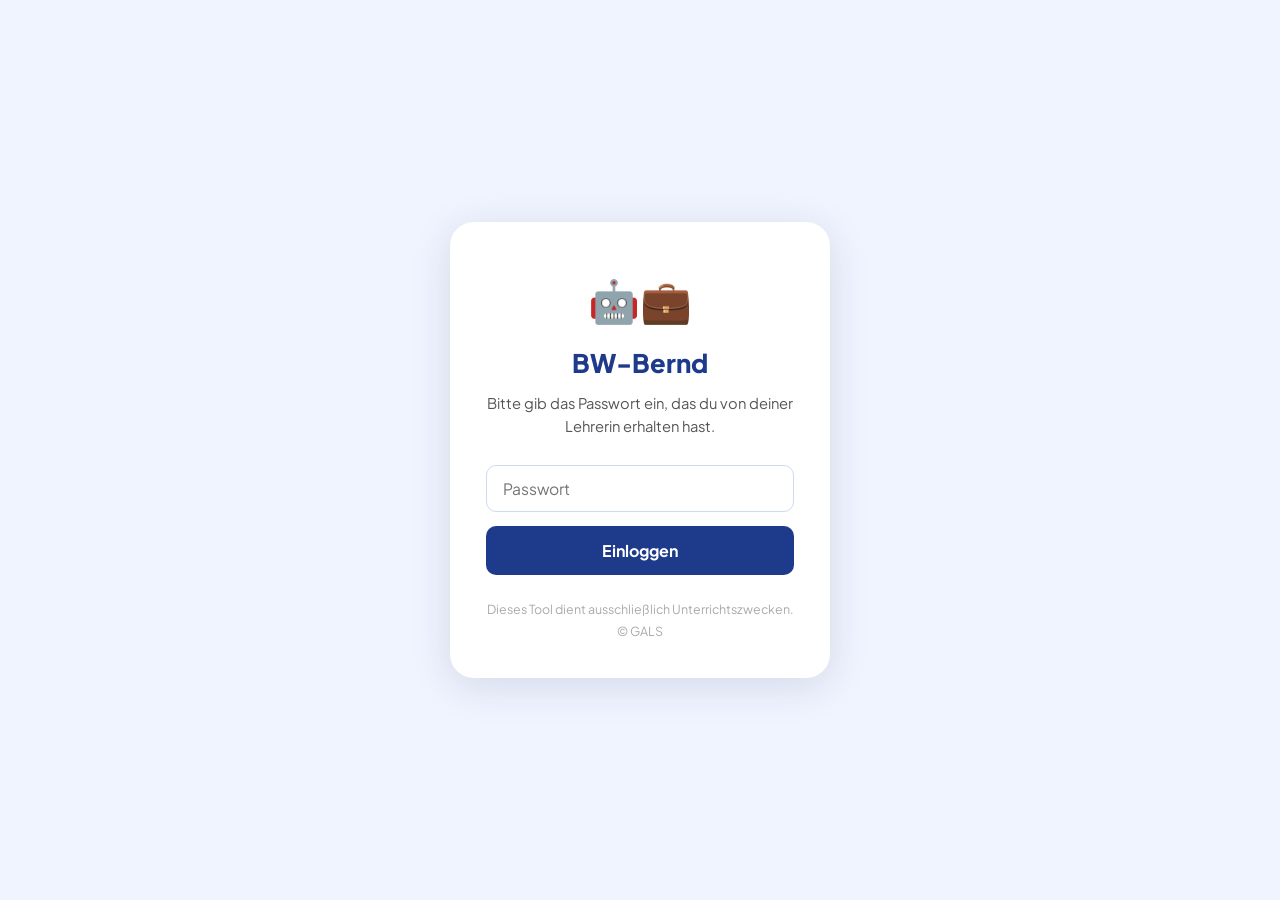
==== commit 20620d16: "Add files via upload" ====
--- a/bw-trainer.html
+++ b/bw-trainer.html
@@ -528,39 +528,55 @@
 
 .content-block li { margin-bottom: 6px; }
 
-/* Aufgaben */
-.aufgabe-list {
-  list-style: none;
+/* Aufgaben – Variante B: Karte pro Aufgabe */
+.aufgabe-cards {
+  display: flex;
+  flex-direction: column;
+  gap: 12px;
   padding: 0;
-  counter-reset: aufgabe;
-}
-
-.aufgabe-list li {
-  counter-increment: aufgabe;
+}
+
+.aufgabe-card {
+  background: #f8f9ff;
+  border: 1px solid var(--border);
+  border-radius: 10px;
+  padding: 16px 18px;
   display: flex;
-  gap: 14px;
+  gap: 16px;
   align-items: flex-start;
-  padding: 14px 0;
-  border-bottom: 1px solid var(--border);
-}
-
-.aufgabe-list li:last-child { border-bottom: none; }
-
-.aufgabe-list li::before {
-  content: counter(aufgabe);
-  min-width: 28px;
-  height: 28px;
+}
+
+.aufgabe-num {
   background: var(--navy);
   color: white;
   border-radius: 50%;
-  font-family: var(--font-head);
-  font-size: 0.8rem;
-  font-weight: 700;
+  min-width: 32px;
+  height: 32px;
   display: flex;
   align-items: center;
   justify-content: center;
+  font-family: var(--font-head);
+  font-size: 0.85rem;
+  font-weight: 700;
   flex-shrink: 0;
-  margin-top: 1px;
+}
+
+.aufgabe-body { flex: 1; }
+
+.aufgabe-titel {
+  font-family: var(--font-head);
+  font-weight: 700;
+  font-size: 0.78rem;
+  text-transform: uppercase;
+  letter-spacing: 0.5px;
+  color: var(--primary);
+  margin-bottom: 5px;
+}
+
+.aufgabe-text {
+  font-size: 0.93rem;
+  line-height: 1.65;
+  color: #374151;
 }
 
 /* Infobox */
@@ -1026,6 +1042,7 @@
 
   .tab-btn-solution { background: #ecfdf5 !important; color: #14532d !important; border-color: #86efac !important; }
   .tab-btn-solution.active { background: #10b981 !important; color: white !important; border-color: #10b981 !important; }
+  .loesung-gate { background:#f8f9ff; border:2px dashed #c7d2fe; border-radius:16px; padding:48px 32px; text-align:center; margin:8px 0; }
   .loesung-block { margin-bottom: 20px; }
   .loesung-aufgabe-label { font-size: 0.78rem; font-weight: 700; color: #10b981; text-transform: uppercase; letter-spacing: 0.06em; margin-bottom: 6px; }
   .loesung-text { background: #f0fdf4; border: 1px solid #bbf7d0; border-left: 4px solid #10b981; border-radius: 8px; padding: 12px 15px; font-size: 0.88rem; color: #1a3260; line-height: 1.65; }
@@ -1036,11 +1053,145 @@
   .loesung-text th { background:#d1fae5; padding:6px 10px; font-size:0.82rem; text-align:left; }
   .loesung-text td { padding:6px 10px; border-top:1px solid #d1fae5; font-size:0.83rem; }
   .loesung-hinweis { background: #fffbeb; border: 1px solid #fde68a; border-radius: 8px; padding: 10px 14px; font-size: 0.82rem; color: #78350f; margin-top: 16px; line-height:1.5; }
+
+/* =============================================
+   INTERAKTIVE ELEMENTE
+============================================= */
+.quiz-wrap { display: flex; flex-direction: column; gap: 20px; }
+.quiz-card { background: #f8f9ff; border: 2px solid var(--border); border-radius: 12px; padding: 20px; }
+.quiz-frage { font-weight: 700; font-size: 0.95rem; margin-bottom: 14px; color: var(--navy); line-height: 1.5; }
+.quiz-szenario { background: white; border-left: 4px solid var(--accent); border-radius: 6px; padding: 10px 14px; font-size: 0.88rem; color: #374151; margin-bottom: 14px; font-style: italic; }
+.quiz-optionen { display: flex; flex-direction: column; gap: 8px; }
+.quiz-option { background: white; border: 2px solid var(--border); border-radius: 8px; padding: 10px 14px; font-size: 0.9rem; cursor: pointer; text-align: left; transition: all 0.2s; color: var(--text); }
+.quiz-option:hover:not(:disabled) { border-color: #6366f1; background: #f0f0ff; }
+.quiz-option.richtig { background: #f0fdf4; border-color: #10b981; color: #065f46; font-weight: 600; }
+.quiz-option.falsch { background: #fff1f2; border-color: #f43f5e; color: #881337; }
+.quiz-option:disabled { cursor: default; }
+.quiz-feedback { margin-top: 12px; padding: 10px 14px; border-radius: 8px; font-size: 0.88rem; line-height: 1.5; display: none; }
+.quiz-feedback.show { display: block; }
+.quiz-feedback.richtig { background: #f0fdf4; border: 1px solid #bbf7d0; color: #065f46; }
+.quiz-feedback.falsch { background: #fff1f2; border: 1px solid #fecdd3; color: #881337; }
+.quiz-score { background: var(--navy); color: white; border-radius: 10px; padding: 14px 20px; display: flex; justify-content: space-between; align-items: center; font-family: var(--font-head); }
+.quiz-score-zahl { font-size: 1.6rem; font-weight: 800; color: var(--accent-light); }
+.quiz-reset { background: white; color: var(--navy); border: none; border-radius: 8px; padding: 8px 16px; font-family: var(--font-head); font-weight: 700; font-size: 0.85rem; cursor: pointer; }
+.rechner-wrap { display: flex; flex-direction: column; gap: 16px; }
+.rechner-inputs { background: #f8f9ff; border: 1px solid var(--border); border-radius: 12px; padding: 20px; display: grid; gap: 14px; }
+.rechner-row { display: flex; flex-direction: column; gap: 5px; }
+.rechner-label { font-size: 0.82rem; font-weight: 700; color: var(--text-mid); text-transform: uppercase; letter-spacing: 0.4px; }
+.rechner-input { border: 2px solid var(--border); border-radius: 8px; padding: 9px 12px; font-size: 0.95rem; font-family: var(--font-body); color: var(--navy); background: white; transition: border-color 0.2s; width: 100%; }
+.rechner-input:focus { outline: none; border-color: #6366f1; }
+.rechner-btn { background: var(--navy); color: white; border: none; border-radius: 8px; padding: 11px 20px; font-family: var(--font-head); font-weight: 700; font-size: 0.9rem; cursor: pointer; transition: background 0.2s; }
+.rechner-btn:hover { background: var(--navy-mid); }
+.rechner-ergebnis { background: #f0fdf4; border: 2px solid #10b981; border-radius: 12px; padding: 18px 20px; display: none; }
+.rechner-ergebnis.show { display: block; }
+.rechner-ergebnis-titel { font-family: var(--font-head); font-weight: 800; font-size: 0.85rem; text-transform: uppercase; letter-spacing: 0.5px; color: #065f46; margin-bottom: 10px; }
+.rechner-zeile { display: flex; justify-content: space-between; padding: 5px 0; border-bottom: 1px solid #d1fae5; font-size: 0.9rem; }
+.rechner-zeile:last-child { border-bottom: none; }
+.rechner-zeile.highlight { font-weight: 700; color: #065f46; font-size: 1rem; padding-top: 8px; }
+.rechner-zeile .zahl { font-family: var(--font-head); font-weight: 700; }
+.rechner-grid { display: grid; grid-template-columns: 1fr 1fr; gap: 12px; }
+@media (max-width: 640px) { .rechner-grid { grid-template-columns: 1fr; } }
 </style>
 </head>
 <body>
 
+<!-- ═══════════════════════════════════════════
+     LOGIN SCREEN
+═══════════════════════════════════════════ -->
+<div id="login-screen" style="
+  min-height:100vh;
+  display:flex;
+  align-items:center;
+  justify-content:center;
+  background:#f0f4ff;
+  font-family:'Plus Jakarta Sans', sans-serif;
+  padding:20px;
+">
+  <div style="
+    background:white;
+    border-radius:24px;
+    padding:44px 36px 36px;
+    max-width:380px;
+    width:100%;
+    text-align:center;
+    box-shadow:0 8px 40px rgba(30,41,80,0.13);
+  ">
+    <div style="font-size:2.6rem;margin-bottom:10px">🤖💼</div>
+    <div style="font-family:'Plus Jakarta Sans',sans-serif;font-weight:800;font-size:1.6rem;color:#1e3a8a;margin-bottom:8px">BW-Bernd</div>
+    <p style="font-size:0.92rem;color:#555;line-height:1.55;margin-bottom:28px">
+      Bitte gib das Passwort ein, das du von deiner Lehrerin erhalten hast.
+    </p>
+    <input
+      type="password"
+      id="login-pw"
+      placeholder="Passwort"
+      onkeydown="if(event.key==='Enter')doLogin()"
+      style="
+        width:100%;
+        box-sizing:border-box;
+        border:1.5px solid #d1d9f0;
+        border-radius:10px;
+        padding:13px 16px;
+        font-size:0.98rem;
+        font-family:'Plus Jakarta Sans',sans-serif;
+        outline:none;
+        margin-bottom:14px;
+        color:#1e293b;
+        transition:border-color 0.2s;
+      "
+      onfocus="this.style.borderColor='#1e3a8a'"
+      onblur="this.style.borderColor='#d1d9f0'"
+    >
+    <div id="login-error" style="color:#dc2626;font-size:0.84rem;margin-bottom:10px;display:none">
+      ❌ Falsches Passwort. Bitte versuche es nochmal.
+    </div>
+    <button
+      onclick="doLogin()"
+      style="
+        width:100%;
+        background:#1e3a8a;
+        color:white;
+        border:none;
+        border-radius:10px;
+        padding:14px;
+        font-family:'Plus Jakarta Sans',sans-serif;
+        font-weight:700;
+        font-size:1rem;
+        cursor:pointer;
+        transition:background 0.2s;
+        margin-bottom:24px;
+      "
+      onmouseover="this.style.background='#1e2d6b'"
+      onmouseout="this.style.background='#1e3a8a'"
+    >Einloggen</button>
+    <div style="font-size:0.78rem;color:#aaa;line-height:1.7">
+      Dieses Tool dient ausschließlich Unterrichtszwecken.<br>© GALS
+    </div>
+  </div>
+</div>
+
+<script>
+function doLogin() {
+  var pw = document.getElementById('login-pw').value;
+  if (pw === 'berndistcool') {
+    document.getElementById('login-screen').style.display = 'none';
+    document.getElementById('app').style.display = 'block';
+  } else {
+    var err = document.getElementById('login-error');
+    err.style.display = 'block';
+    document.getElementById('login-pw').style.borderColor = '#dc2626';
+    setTimeout(function() {
+      err.style.display = 'none';
+      document.getElementById('login-pw').style.borderColor = '#d1d9f0';
+    }, 3000);
+  }
+}
+</script>
+
+
+
 <!-- ==================== TOP NAV ==================== -->
+<div id="app" style="display:none">
 <nav class="topnav">
   <div class="topnav-logo" onclick="showPage('home')">
     <div class="logo-icon">🏢</div>
@@ -1297,6 +1448,19 @@
       `<strong>5 Gründungsschritte für AlpenFresh:</strong><ol><li>Geschäftsidee entwickeln und prüfen (Marktanalyse)</li><li>Businessplan erstellen</li><li>Rechtsform wählen (z.B. GmbH) und Stammkapital einzahlen</li><li>Gewerbeanmeldung bei der Gewerbebehörde</li><li>Eintragung ins Firmenbuch, Anmeldung beim Finanzamt (Steuernummer, UID)</li></ol>`,
       `Die <strong>Wirtschaftskammer Österreich (WKO)</strong> ist die gesetzliche Interessenvertretung der österreichischen Unternehmen. Sie bietet: kostenloses Gründerservice mit Beratung, Informationen zu Rechtsformen und Gewerberecht, Checklisten für Gründer. Jeder Unternehmer in Österreich ist automatisch WKO-Pflichtmitglied (Beitragspflicht!).`
     ],
+
+    interaktiv: `<div class="content-block" style="margin-top:20px">
+  <div class="block-title"><span class="block-icon">🎯</span>Quiz: Rechtsformen &amp; Gründung</div>
+  <div class="quiz-wrap" id="quiz-gruendung">
+    <div class="quiz-score"><span>Dein Ergebnis</span><span class="quiz-score-zahl" id="score-gruendung">0/6</span><button class="quiz-reset" onclick="resetQuiz('gruendung')">↺ Neu starten</button></div>
+    <div class="quiz-card"><div class="quiz-frage">1 · Nina gründet AlpenFresh alleine und haftet mit ihrem gesamten Privatvermögen. Welche Rechtsform?</div><div class="quiz-optionen"><button class="quiz-option" onclick="checkQuiz('gruendung',0,this,'richtig')">👤 Einzelunternehmen</button><button class="quiz-option" onclick="checkQuiz('gruendung',0,this,'falsch')">🤝 OG</button><button class="quiz-option" onclick="checkQuiz('gruendung',0,this,'falsch')">🏢 GmbH</button></div><div class="quiz-feedback" id="qf-gruendung-0">✅ Richtig! Einzelunternehmen = eine Person, unbeschränkte Haftung mit dem gesamten Privatvermögen. Einfachste Rechtsform in Österreich.</div></div>
+    <div class="quiz-card"><div class="quiz-frage">2 · AlpenFresh wächst – Nina holt eine Investorin dazu. Stammkapital: € 35.000, Haftung beschränkt. Welche Rechtsform?</div><div class="quiz-optionen"><button class="quiz-option" onclick="checkQuiz('gruendung',1,this,'falsch')">👤 Einzelunternehmen</button><button class="quiz-option" onclick="checkQuiz('gruendung',1,this,'richtig')">🏢 GmbH</button><button class="quiz-option" onclick="checkQuiz('gruendung',1,this,'falsch')">📈 AG</button></div><div class="quiz-feedback" id="qf-gruendung-1">✅ Richtig! GmbH: mind. € 35.000 Stammkapital, Haftung auf Einlage beschränkt. Häufigste Kapitalgesellschaft in Österreich.</div></div>
+    <div class="quiz-card"><div class="quiz-frage">3 · AlpenFresh wird im Firmenbuch eingetragen. Was ist das Firmenbuch?</div><div class="quiz-optionen"><button class="quiz-option" onclick="checkQuiz('gruendung',2,this,'falsch')">📋 Interne Buchhaltungsliste</button><button class="quiz-option" onclick="checkQuiz('gruendung',2,this,'richtig')">⚖️ Öffentliches Register beim Handelsgericht</button><button class="quiz-option" onclick="checkQuiz('gruendung',2,this,'falsch')">🏦 Bankkonto für Unternehmen</button></div><div class="quiz-feedback" id="qf-gruendung-2">✅ Richtig! Das Firmenbuch ist ein öffentliches Register beim zuständigen Gericht. Eingetragen werden Rechtsform, Gesellschafter, Geschäftsführer und Stammkapital.</div></div>
+    <div class="quiz-card"><div class="quiz-frage">4 · Was ist der Unterschied zwischen Gewerbeschein und Firmenbucheintrag?</div><div class="quiz-optionen"><button class="quiz-option" onclick="checkQuiz('gruendung',3,this,'falsch')">Beides ist dasselbe</button><button class="quiz-option" onclick="checkQuiz('gruendung',3,this,'richtig')">✅ Gewerbeschein = Erlaubnis zur Ausübung; Firmenbuch = Registrierung der Gesellschaft</button><button class="quiz-option" onclick="checkQuiz('gruendung',3,this,'falsch')">Der Firmenbucheintrag ersetzt den Gewerbeschein</button></div><div class="quiz-feedback" id="qf-gruendung-3">✅ Richtig! Gewerbeschein (bei der Bezirksverwaltungsbehörde) = Berechtigung zur Ausübung. Firmenbuch (beim Gericht) = offizielle Registrierung der Gesellschaft.</div></div>
+    <div class="quiz-card"><div class="quiz-frage">5 · AlpenFresh GmbH erzielt € 60.000 Gewinn. Wie hoch ist die Körperschaftsteuer in Österreich (ab 2024)?</div><div class="quiz-optionen"><button class="quiz-option" onclick="checkQuiz('gruendung',4,this,'falsch')">15 %</button><button class="quiz-option" onclick="checkQuiz('gruendung',4,this,'richtig')">24 %</button><button class="quiz-option" onclick="checkQuiz('gruendung',4,this,'falsch')">34 %</button></div><div class="quiz-feedback" id="qf-gruendung-4">✅ Richtig! Die Körperschaftsteuer (KöSt) beträgt seit 2024 24 % (gesenkt von 25 %). Sie gilt für GmbH und AG.</div></div>
+    <div class="quiz-card"><div class="quiz-frage">6 · Zwei Freundinnen gründen gemeinsam, beide haften unbeschränkt, kein Mindestkapital. Welche Rechtsform?</div><div class="quiz-optionen"><button class="quiz-option" onclick="checkQuiz('gruendung',5,this,'richtig')">🤝 OG – Offene Gesellschaft</button><button class="quiz-option" onclick="checkQuiz('gruendung',5,this,'falsch')">🏢 GmbH</button><button class="quiz-option" onclick="checkQuiz('gruendung',5,this,'falsch')">📊 KG</button></div><div class="quiz-feedback" id="qf-gruendung-5">✅ Richtig! OG: mind. 2 Gesellschafter, alle haften unbeschränkt, kein Mindestkapital. Typisch für kleinere Familienunternehmen.</div></div>
+  </div>
+</div>`,
     reflexion: [
       'Berücksichtigt die KI spezifisch österreichische Vorschriften (Gewerbeanmeldung, WKO-Pflichtmitgliedschaft)?',
       'Werden die realen Kosten einer GmbH-Gründung (Mindeststammkapital, Notarkosten) genannt?',
@@ -1344,6 +1508,20 @@
       `<strong>Geeignete Social-Media-Kanäle für 25–45 Jahre:</strong><ul><li><strong>Instagram:</strong> Visuelle Plattform, ideal für Food-Produkte, hohe Nutzung in der Zielgruppe</li><li><strong>Facebook:</strong> Erreicht gut die Gruppe 35–45, geeignet für Community und Events</li><li><strong>TikTok:</strong> Wächst stark, eher 20–35 Jahre, aber gutes virales Potenzial</li></ul>LinkedIn und Twitter weniger geeignet – zu business-orientiert für ein Konsumprodukt.`,
       `<strong>Zielgruppensegmentierung</strong> = Aufteilung des Gesamtmarktes in Gruppen mit ähnlichen Merkmalen. Kriterien: demografisch (Alter, Geschlecht), geografisch (Region), psychografisch (Werte, Lebensstil), verhaltensorientiert (Kaufhäufigkeit).<br><br>Für die AlpenBar: <em>Segment 1</em> – Sportler, 20–35 Jahre, kaufen für unterwegs. <em>Segment 2</em> – Gesundheitsbewusste Familien, 30–45 Jahre, kaufen für Kinder und sich selbst.`
     ],
+
+    interaktiv: `<div class="content-block" style="margin-top:20px">
+  <div class="block-title"><span class="block-icon">🎯</span>Quiz: Marketing-Mix (4 Ps) &amp; Marktforschung</div>
+  <div class="quiz-wrap" id="quiz-marketing">
+    <div class="quiz-score"><span>Dein Ergebnis</span><span class="quiz-score-zahl" id="score-marketing">0/7</span><button class="quiz-reset" onclick="resetQuiz('marketing')">↺ Neu starten</button></div>
+    <div class="quiz-card"><div class="quiz-frage">1 · Die AlpenBar kostet € 2,49 im Supermarkt. Welches der 4 Ps ist das?</div><div class="quiz-optionen"><button class="quiz-option" onclick="checkQuiz('marketing',0,this,'falsch')">📦 Product</button><button class="quiz-option" onclick="checkQuiz('marketing',0,this,'richtig')">💰 Price</button><button class="quiz-option" onclick="checkQuiz('marketing',0,this,'falsch')">🚚 Place</button><button class="quiz-option" onclick="checkQuiz('marketing',0,this,'falsch')">📣 Promotion</button></div><div class="quiz-feedback" id="qf-marketing-0">✅ Richtig! Price = Preispolitik: Verkaufspreis, Rabatte, Zahlungsbedingungen und Preisstrategie.</div></div>
+    <div class="quiz-card"><div class="quiz-frage">2 · AlpenFresh listet die AlpenBar bei Billa, Spar und im eigenen Webshop ein. Welches der 4 Ps?</div><div class="quiz-optionen"><button class="quiz-option" onclick="checkQuiz('marketing',1,this,'falsch')">📦 Product</button><button class="quiz-option" onclick="checkQuiz('marketing',1,this,'falsch')">💰 Price</button><button class="quiz-option" onclick="checkQuiz('marketing',1,this,'richtig')">🚚 Place (Distribution)</button><button class="quiz-option" onclick="checkQuiz('marketing',1,this,'falsch')">📣 Promotion</button></div><div class="quiz-feedback" id="qf-marketing-1">✅ Richtig! Place = Distributionspolitik: Wo und wie wird das Produkt verkauft? Vertriebskanäle, Lagerung, Logistik.</div></div>
+    <div class="quiz-card"><div class="quiz-frage">3 · AlpenFresh schaltet Instagram-Werbung und kooperiert mit einem Fitness-Influencer. Welches der 4 Ps?</div><div class="quiz-optionen"><button class="quiz-option" onclick="checkQuiz('marketing',2,this,'falsch')">📦 Product</button><button class="quiz-option" onclick="checkQuiz('marketing',2,this,'falsch')">💰 Price</button><button class="quiz-option" onclick="checkQuiz('marketing',2,this,'falsch')">🚚 Place</button><button class="quiz-option" onclick="checkQuiz('marketing',2,this,'richtig')">📣 Promotion</button></div><div class="quiz-feedback" id="qf-marketing-2">✅ Richtig! Promotion = Kommunikationspolitik: Werbung, PR, Social Media, Influencer – alle Maßnahmen zur Bekanntmachung.</div></div>
+    <div class="quiz-card"><div class="quiz-frage">4 · AlpenFresh befragt 200 Kunden am Wörgler Markt mit einem Fragebogen. Welche Art Marktforschung?</div><div class="quiz-optionen"><button class="quiz-option" onclick="checkQuiz('marketing',3,this,'falsch')">📚 Sekundärforschung</button><button class="quiz-option" onclick="checkQuiz('marketing',3,this,'richtig')">🔍 Primärforschung</button></div><div class="quiz-feedback" id="qf-marketing-3">✅ Richtig! Primärforschung = eigene, neu erhobene Daten. Teurer aber aktueller. Sekundärforschung = bereits vorhandene Daten.</div></div>
+    <div class="quiz-card"><div class="quiz-frage">5 · AlpenFresh analysiert AMA-Marktberichte über Bio-Trends. Welche Art Marktforschung?</div><div class="quiz-optionen"><button class="quiz-option" onclick="checkQuiz('marketing',4,this,'richtig')">📚 Sekundärforschung</button><button class="quiz-option" onclick="checkQuiz('marketing',4,this,'falsch')">🔍 Primärforschung</button></div><div class="quiz-feedback" id="qf-marketing-4">✅ Richtig! Sekundärforschung = Auswertung vorhandener Daten. Günstiger und schneller, aber möglicherweise veraltet.</div></div>
+    <div class="quiz-card"><div class="quiz-frage">6 · AlpenFresh positioniert die AlpenBar als „Premium-Bio für aktive Menschen". Was beschreibt das?</div><div class="quiz-optionen"><button class="quiz-option" onclick="checkQuiz('marketing',5,this,'falsch')">🎯 Marktsegmentierung</button><button class="quiz-option" onclick="checkQuiz('marketing',5,this,'richtig')">📍 Marktpositionierung (USP)</button><button class="quiz-option" onclick="checkQuiz('marketing',5,this,'falsch')">📊 Marktanalyse</button></div><div class="quiz-feedback" id="qf-marketing-5">✅ Richtig! Positionierung = wie ein Produkt im Vergleich zum Wettbewerb wahrgenommen werden soll. USP = einzigartiges Verkaufsargument.</div></div>
+    <div class="quiz-card"><div class="quiz-frage">7 · AlpenFresh teilt den Markt auf in: Sportler, Familien, Berufstätige. Was ist das?</div><div class="quiz-optionen"><button class="quiz-option" onclick="checkQuiz('marketing',6,this,'richtig')">🎯 Marktsegmentierung</button><button class="quiz-option" onclick="checkQuiz('marketing',6,this,'falsch')">📍 Marktpositionierung</button><button class="quiz-option" onclick="checkQuiz('marketing',6,this,'falsch')">📣 Promotion</button></div><div class="quiz-feedback" id="qf-marketing-6">✅ Richtig! Marktsegmentierung = Aufteilung in homogene Teilgruppen nach demografischen, psychografischen oder verhaltensorientierten Kriterien.</div></div>
+  </div>
+</div>`,
     reflexion: [
       'Sind die empfohlenen Kanäle für ein Budget von € 30.000 realistisch finanzierbar?',
       'Berücksichtigt die KI den österreichischen Markt oder gibt sie allgemeine internationale Tipps?',
@@ -1397,6 +1575,24 @@
       `<strong>Niedrigpreis:</strong> z.B. Hofer/Aldi-Eigenmarken, Billa Clever-Produkte → viele Kunden, geringe Marge.<br><strong>Premiumpreis:</strong> z.B. Ja! Natürlich, Bio Austria-Produkte, Apple, Nespresso → weniger Kunden, aber hohe Marge und starkes Markenimage.`,
       `<strong>Empfehlung: € 2,49 (Premiumpreis)</strong><br>Begründung: AlpenFresh positioniert sich als regionales Bio-Premiumprodukt. Ein zu niedriger Preis würde das Markenimage beschädigen. € 2,49 liegt im Mittelfeld der Konkurrenz (€ 2,10–€ 2,80) und signalisiert Qualität. Bei 15.000 Stück/Monat entsteht ein Gewinn von € 12.600/Monat – wirtschaftlich sinnvoll.`
     ],
+
+    interaktiv: `<div class="content-block" style="margin-top:20px">
+  <div class="block-title"><span class="block-icon">🧮</span>Schritt-für-Schritt: Handelskalkulation</div>
+  <p style="font-size:0.88rem;color:#4a5578;margin-bottom:14px">AlpenFresh-Beispiel vorausgefüllt – Werte änderbar. Berechne den Verkaufspreis Schritt für Schritt.</p>
+  <div style="background:#f8f9ff;border:1px solid var(--border);border-radius:12px;padding:18px;margin-bottom:14px">
+    <div style="font-family:var(--font-head);font-weight:700;font-size:0.82rem;text-transform:uppercase;color:var(--text-mid);margin-bottom:10px">Ausgangsdaten (AlpenBar, 1 Stk.)</div>
+    <div class="rechner-grid">
+      <div class="rechner-row"><label class="rechner-label">Einstandspreis/Stk. (€)</label><input class="rechner-input" id="kalk-ep" type="number" step="0.01" value="0.85"></div>
+      <div class="rechner-row"><label class="rechner-label">Handlungskostenzuschlag (%)</label><input class="rechner-input" id="kalk-hkz" type="number" step="0.1" value="35"></div>
+      <div class="rechner-row"><label class="rechner-label">Gewinnzuschlag (%)</label><input class="rechner-input" id="kalk-gz" type="number" step="0.1" value="20"></div>
+      <div class="rechner-row"><label class="rechner-label">Rabatt (%)</label><input class="rechner-input" id="kalk-rab" type="number" step="0.1" value="10"></div>
+      <div class="rechner-row"><label class="rechner-label">Skonto (%)</label><input class="rechner-input" id="kalk-sk" type="number" step="0.1" value="2"></div>
+      <div class="rechner-row"><label class="rechner-label">Umsatzsteuer (%)</label><input class="rechner-input" id="kalk-ust" type="number" step="0.1" value="10"></div>
+    </div>
+    <button class="rechner-btn" style="margin-top:12px" onclick="startKalk()">▶ Rechenschritte starten</button>
+  </div>
+  <div id="kalk-schritte" style="display:none;flex-direction:column;gap:12px"></div>
+</div>`,
     reflexion: [
       'Hat die KI alle Kostenarten berücksichtigt (variable UND fixe Kosten)?',
       'Berücksichtigt die Empfehlung die Zahlungsbereitschaft der Zielgruppe?',
@@ -1444,6 +1640,20 @@
       `<strong>Herzberg – Zuordnung der Faktoren:</strong><br><table><tr><th>Faktor</th><th>Typ</th><th>Wirkung bei Vorhandensein</th></tr><tr><td>Gehalt</td><td>Hygienefaktor</td><td>Verhindert Unzufriedenheit</td></tr><tr><td>Lob durch die Chefin</td><td>Motivator</td><td>Schafft Zufriedenheit</td></tr><tr><td>Jobsicherheit</td><td>Hygienefaktor</td><td>Verhindert Unzufriedenheit</td></tr><tr><td>Interessante Aufgaben</td><td>Motivator</td><td>Schafft Zufriedenheit</td></tr><tr><td>Angenehme Teamkultur</td><td>Hygienefaktor</td><td>Verhindert Unzufriedenheit</td></tr><tr><td>Karrierechancen</td><td>Motivator</td><td>Schafft Zufriedenheit</td></tr></table><br>Wichtig: Hygienefaktoren schaffen keine Zufriedenheit, aber ihr Fehlen macht unzufrieden. Nur Motivatoren führen zu echter Arbeitsmotivation.`,
       `<strong>Employer Branding</strong> = alle Maßnahmen, mit denen ein Unternehmen als attraktiver Arbeitgeber wahrgenommen wird.<br><br><strong>3 Maßnahmen für AlpenFresh:</strong><ol><li><strong>Authentische Social-Media-Präsenz:</strong> Instagram-Einblicke in den Produktionsalltag und das Team zeigen die Unternehmenskultur (Bio, Nachhaltigkeit, Teamgeist) und sprechen werteorientierte Bewerber an.</li><li><strong>Mitarbeiterstimmen auf der Website:</strong> Echte Zitate und Fotos der Mitarbeiter wirken glaubwürdiger als Marketingtexte und stärken das Vertrauen potenzieller Bewerber.</li><li><strong>Attraktives Benefitpaket:</strong> Flexible Arbeitszeiten, Weiterbildungsbudget, Mitarbeiterrabatt auf AlpenFresh-Produkte – schafft konkreten Mehrwert über das Gehalt hinaus.</li></ol>`
     ],
+
+    interaktiv: `<div class="content-block" style="margin-top:20px">
+  <div class="block-title"><span class="block-icon">🎯</span>Quiz: Herzberg, Maslow & Personalmaßnahmen</div>
+  <div class="quiz-wrap" id="quiz-personal">
+    <div class="quiz-score"><span>Dein Ergebnis</span><span class="quiz-score-zahl" id="score-personal">0/7</span><button class="quiz-reset" onclick="resetQuiz('personal')">↺ Neu starten</button></div>
+    <div class="quiz-card"><div class="quiz-frage">1 · Nina Berger lobt eine Mitarbeiterin öffentlich für ihre Idee. Herzberg: Motivator oder Hygienefaktor?</div><div class="quiz-optionen"><button class="quiz-option" onclick="checkQuiz('personal',0,this,'richtig')">✨ Motivator</button><button class="quiz-option" onclick="checkQuiz('personal',0,this,'falsch')">🔧 Hygienefaktor</button></div><div class="quiz-feedback" id="qf-personal-0">✅ Richtig! Anerkennung/Lob ist ein Motivator – er schafft aktiv Zufriedenheit.</div></div>
+    <div class="quiz-card"><div class="quiz-frage">2 · AlpenFresh zahlt pünktlich das KV-konforme Gehalt. Herzberg: Motivator oder Hygienefaktor?</div><div class="quiz-optionen"><button class="quiz-option" onclick="checkQuiz('personal',1,this,'falsch')">✨ Motivator</button><button class="quiz-option" onclick="checkQuiz('personal',1,this,'richtig')">🔧 Hygienefaktor</button></div><div class="quiz-feedback" id="qf-personal-1">✅ Richtig! Gehalt ist ein Hygienefaktor – sein Fehlen erzeugt Unzufriedenheit, sein Vorhandensein allein schafft aber keine Zufriedenheit.</div></div>
+    <div class="quiz-card"><div class="quiz-frage">3 · Eine Mitarbeiterin darf ab sofort eigenverantwortlich eine neue Produktlinie entwickeln. Herzberg: Motivator oder Hygienefaktor?</div><div class="quiz-optionen"><button class="quiz-option" onclick="checkQuiz('personal',2,this,'richtig')">✨ Motivator – Verantwortung & Wachstum</button><button class="quiz-option" onclick="checkQuiz('personal',2,this,'falsch')">🔧 Hygienefaktor – Arbeitsbedingung</button></div><div class="quiz-feedback" id="qf-personal-2">✅ Richtig! Verantwortungsübertragung ist ein Motivator – sie erzeugt intrinsische Motivation.</div></div>
+    <div class="quiz-card"><div class="quiz-frage">4 · In der Produktion ist es im Sommer sehr heiß. Herzberg: Motivator oder Hygienefaktor?</div><div class="quiz-optionen"><button class="quiz-option" onclick="checkQuiz('personal',3,this,'falsch')">✨ Motivator</button><button class="quiz-option" onclick="checkQuiz('personal',3,this,'richtig')">🔧 Hygienefaktor – Arbeitsbedingungen</button></div><div class="quiz-feedback" id="qf-personal-3">✅ Richtig! Physische Arbeitsbedingungen sind Hygienefaktoren. Schlechte Bedingungen erzeugen Unzufriedenheit – ihre Verbesserung macht aber nicht automatisch glücklich.</div></div>
+    <div class="quiz-card"><div class="quiz-frage">5 · Ein Mitarbeiter hat alles Nötige, wünscht sich aber mehr Teamevents. Welche Maslow-Stufe ist das?</div><div class="quiz-optionen"><button class="quiz-option" onclick="checkQuiz('personal',4,this,'falsch')">1 · Physiologisch</button><button class="quiz-option" onclick="checkQuiz('personal',4,this,'falsch')">2 · Sicherheit</button><button class="quiz-option" onclick="checkQuiz('personal',4,this,'richtig')">3 · Soziale Bedürfnisse</button><button class="quiz-option" onclick="checkQuiz('personal',4,this,'falsch')">4 · Wertschätzung</button></div><div class="quiz-feedback" id="qf-personal-4">✅ Richtig! Stufe 3 – soziale Bedürfnisse: Zugehörigkeit, Freundschaft, Teamgefühl.</div></div>
+    <div class="quiz-card"><div class="quiz-frage">6 · Eine Mitarbeiterin rotiert alle 3 Monate zwischen Abfüllung, QK und Verpackung. Wie heißt diese Maßnahme?</div><div class="quiz-optionen"><button class="quiz-option" onclick="checkQuiz('personal',5,this,'richtig')">🔄 Jobrotation</button><button class="quiz-option" onclick="checkQuiz('personal',5,this,'falsch')">➕ Jobenlargement</button><button class="quiz-option" onclick="checkQuiz('personal',5,this,'falsch')">⬆️ Jobenrichment</button></div><div class="quiz-feedback" id="qf-personal-5">✅ Richtig! Jobrotation = systematischer Wechsel zwischen gleichwertigen Stellen zur Abwechslung und Flexibilität.</div></div>
+    <div class="quiz-card"><div class="quiz-frage">7 · AlpenFresh hat 18 Mitarbeiter. Wie viele Betriebsratsmitglieder bei einem Betriebsrat?</div><div class="quiz-optionen"><button class="quiz-option" onclick="checkQuiz('personal',6,this,'falsch')">1 Mitglied (5–9 AN)</button><button class="quiz-option" onclick="checkQuiz('personal',6,this,'richtig')">2 Mitglieder (10–19 AN)</button><button class="quiz-option" onclick="checkQuiz('personal',6,this,'falsch')">3 Mitglieder (20–50 AN)</button></div><div class="quiz-feedback" id="qf-personal-6">✅ Richtig! 10–19 Arbeitnehmer → 2 Betriebsratsmitglieder laut ArbVG.</div></div>
+  </div>
+</div>`,
     reflexion: [
       'Berücksichtigt die KI österreichisches Arbeitsrecht (Kollektivverträge, Betriebsratspflicht, Kündigungsschutz)?',
       'Werden die Kosten des Recruiting-Prozesses erwähnt (Stellenanzeigen, Auswahlverfahren, Einarbeitungszeit)?',
@@ -1491,6 +1701,20 @@
       `<strong>Fünf-Kräfte-Modell von Porter</strong> analysiert das Wettbewerbsumfeld eines Unternehmens anhand von 5 Kräften:<br><br><strong>3 Beispiele für AlpenFresh:</strong><ol><li><strong>Rivalität unter Wettbewerbern:</strong> Viele Bio-Start-ups (mymuesli, Local Heroes) drängen auf den Markt → AlpenFresh muss durch Regionalität und Qualität punkten.</li><li><strong>Verhandlungsmacht der Lieferanten:</strong> Wenige Bio-Bauern in Tirol → hohe Abhängigkeit → Lösung: langfristige Verträge abschließen.</li><li><strong>Bedrohung durch Substitutionsprodukte:</strong> Konventionelle Produkte sind günstiger → AlpenFresh muss den Mehrwert (Gesundheit, Umwelt) klar kommunizieren.</li></ol>`,
       `<strong>Führungsstile im Vergleich:</strong><br><table><tr><th>Stil</th><th>Merkmal</th><th>Vorteil</th><th>Nachteil</th></tr><tr><td>Autoritär</td><td>Chef entscheidet allein</td><td>Schnelle Entscheidungen</td><td>Wenig Motivation, kein Engagement</td></tr><tr><td>Kooperativ</td><td>Mitarbeiter werden einbezogen</td><td>Hohe Motivation, bessere Ideen</td><td>Zeitaufwändiger</td></tr><tr><td>Laissez-faire</td><td>Mitarbeiter entscheiden selbst</td><td>Maximale Freiheit & Kreativität</td><td>Risiko von Chaos, keine klare Richtung</td></tr></table><br>Für AlpenFresh als wachsendes Start-up empfiehlt sich der <strong>kooperative Führungsstil</strong>: Mitarbeiter bringen Ideen ein (z.B. neue Produkte), das fördert Innovation und Bindung – wichtig um Talente zu halten.`
     ],
+
+    interaktiv: `<div class="content-block" style="margin-top:20px">
+  <div class="block-title"><span class="block-icon">🎯</span>Quiz: SWOT, Porter & Führungsstile</div>
+  <div class="quiz-wrap" id="quiz-fuehrung">
+    <div class="quiz-score"><span>Dein Ergebnis</span><span class="quiz-score-zahl" id="score-fuehrung">0/7</span><button class="quiz-reset" onclick="resetQuiz('fuehrung')">↺ Neu starten</button></div>
+    <div class="quiz-card"><div class="quiz-frage">1 · AlpenFresh ist als einziger Tiroler Hersteller Bio-AMA-zertifiziert. SWOT: Wo gehört das hin?</div><div class="quiz-optionen"><button class="quiz-option" onclick="checkQuiz('fuehrung',0,this,'richtig')">💪 Stärke (intern, positiv)</button><button class="quiz-option" onclick="checkQuiz('fuehrung',0,this,'falsch')">😟 Schwäche (intern, negativ)</button><button class="quiz-option" onclick="checkQuiz('fuehrung',0,this,'falsch')">🌟 Chance (extern, positiv)</button><button class="quiz-option" onclick="checkQuiz('fuehrung',0,this,'falsch')">⚠️ Risiko (extern, negativ)</button></div><div class="quiz-feedback" id="qf-fuehrung-0">✅ Richtig! Stärken sind interne, positive Faktoren – was das Unternehmen selbst gut kann. Eine einzigartige Zertifizierung ist ein klarer Wettbewerbsvorteil.</div></div>
+    <div class="quiz-card"><div class="quiz-frage">2 · Die Nachfrage nach Bio-Produkten wächst in Deutschland jährlich um 8 %. SWOT: Wo gehört das hin?</div><div class="quiz-optionen"><button class="quiz-option" onclick="checkQuiz('fuehrung',1,this,'falsch')">💪 Stärke</button><button class="quiz-option" onclick="checkQuiz('fuehrung',1,this,'falsch')">😟 Schwäche</button><button class="quiz-option" onclick="checkQuiz('fuehrung',1,this,'richtig')">🌟 Chance (extern, positiv)</button><button class="quiz-option" onclick="checkQuiz('fuehrung',1,this,'falsch')">⚠️ Risiko</button></div><div class="quiz-feedback" id="qf-fuehrung-1">✅ Richtig! Chancen sind externe, positive Entwicklungen – Markttrends, die AlpenFresh nutzen kann, aber nicht selbst steuert.</div></div>
+    <div class="quiz-card"><div class="quiz-frage">3 · Billa listet sein eigenes Bio-Eigenmarkenprodukt ein. Porter: Welche Kraft ist das?</div><div class="quiz-optionen"><button class="quiz-option" onclick="checkQuiz('fuehrung',2,this,'falsch')">🏭 Verhandlungsmacht Lieferanten</button><button class="quiz-option" onclick="checkQuiz('fuehrung',2,this,'falsch')">🛒 Verhandlungsmacht Kunden</button><button class="quiz-option" onclick="checkQuiz('fuehrung',2,this,'richtig')">🔄 Bedrohung durch Substitutionsprodukte</button><button class="quiz-option" onclick="checkQuiz('fuehrung',2,this,'falsch')">🆕 Bedrohung durch neue Anbieter</button></div><div class="quiz-feedback" id="qf-fuehrung-2">✅ Richtig! Eigenmarken sind Substitute – sie erfüllen denselben Zweck, oft günstiger.</div></div>
+    <div class="quiz-card"><div class="quiz-frage">4 · In Tirol gibt es nur 3 zertifizierte Bio-Hafer-Lieferanten. AlpenFresh braucht sie für 60 % der Produkte. Porter: Welche Kraft?</div><div class="quiz-optionen"><button class="quiz-option" onclick="checkQuiz('fuehrung',3,this,'richtig')">🏭 Verhandlungsmacht Lieferanten – hoch</button><button class="quiz-option" onclick="checkQuiz('fuehrung',3,this,'falsch')">🛒 Verhandlungsmacht Kunden</button><button class="quiz-option" onclick="checkQuiz('fuehrung',3,this,'falsch')">⚔️ Rivalität unter Wettbewerbern</button><button class="quiz-option" onclick="checkQuiz('fuehrung',3,this,'falsch')">🆕 Bedrohung durch neue Anbieter</button></div><div class="quiz-feedback" id="qf-fuehrung-3">✅ Richtig! Wenige Lieferanten + hohe Abhängigkeit = hohe Lieferantenmacht. Sie können Preise erhöhen oder Mengen reduzieren.</div></div>
+    <div class="quiz-card"><div class="quiz-frage">5 · Nina Berger entscheidet allein und gibt klare Anweisungen ohne Rücksprache. Welcher Führungsstil?</div><div class="quiz-optionen"><button class="quiz-option" onclick="checkQuiz('fuehrung',4,this,'richtig')">👆 Autoritär</button><button class="quiz-option" onclick="checkQuiz('fuehrung',4,this,'falsch')">🤝 Kooperativ</button><button class="quiz-option" onclick="checkQuiz('fuehrung',4,this,'falsch')">🕊️ Laissez-faire</button></div><div class="quiz-feedback" id="qf-fuehrung-4">✅ Richtig! Autoritär = Führungskraft entscheidet allein. Vorteil: schnell. Nachteil: geringe Mitarbeitermotivation.</div></div>
+    <div class="quiz-card"><div class="quiz-frage">6 · AlpenFresh: Geschäftsführung → Produktionsleitung → 3 Teamleiter. Jeder Mitarbeiter hat genau einen Vorgesetzten. Welche Organisationsform?</div><div class="quiz-optionen"><button class="quiz-option" onclick="checkQuiz('fuehrung',5,this,'richtig')">📊 Einliniensystem</button><button class="quiz-option" onclick="checkQuiz('fuehrung',5,this,'falsch')">📊 Stabliniensystem</button><button class="quiz-option" onclick="checkQuiz('fuehrung',5,this,'falsch')">📊 Mehrliniensystem</button></div><div class="quiz-feedback" id="qf-fuehrung-5">✅ Richtig! Einliniensystem = jeder hat genau einen Vorgesetzten. Klare Hierarchie, ideal für KMU.</div></div>
+    <div class="quiz-card"><div class="quiz-frage">7 · „Wir wollen Österreichs nachhaltigster Bio-Lebensmittelhersteller sein." Welche Managementebene?</div><div class="quiz-optionen"><button class="quiz-option" onclick="checkQuiz('fuehrung',6,this,'richtig')">🎯 Normatives Management (Werte, Vision)</button><button class="quiz-option" onclick="checkQuiz('fuehrung',6,this,'falsch')">📅 Strategisches Management (3–5 J.)</button><button class="quiz-option" onclick="checkQuiz('fuehrung',6,this,'falsch')">⚙️ Operatives Management (Tagesgeschäft)</button></div><div class="quiz-feedback" id="qf-fuehrung-6">✅ Richtig! Normatives Management = Werte, Vision, Mission. Es beantwortet: Wofür stehen wir?</div></div>
+  </div>
+</div>`,
     reflexion: [
       'Leitet die KI aus der SWOT-Analyse konkrete Strategien ab – oder bleibt sie bei einer reinen Auflistung?',
       'Werden beim Porter-Modell alle 5 Kräfte mit konkreten Beispielen belegt?',
@@ -1544,6 +1768,37 @@
       `Drei Gründe für eine Investitionsrechnung vor großen Investitionen:<ol><li><strong>Amortisationsprüfung:</strong> Wann hat sich die Investition bezahlt gemacht? Wenn die Amortisationsdauer länger als die Nutzungsdauer ist → unvorteilhaft.</li><li><strong>Alternativenvergleich:</strong> Welche von mehreren Optionen ist die günstigste? (Kostenvergleichsrechnung: Maschine A vs. B)</li><li><strong>Fremdkapitalgeber verlangen es:</strong> Banken finanzieren nur, wenn eine fundierte Wirtschaftlichkeitsrechnung vorliegt – ohne Rechnung kein Kredit.</li></ol>`,
       `<strong>Empfehlung: Bankkredit</strong><br>Begründung: Eigenkapital (€ 190.000) wäre für eine Maschine von € 240.000 nicht ausreichend ohne die Liquidität zu gefährden. Leasing ist über 8 Jahre teurer. Mit einem Kredit bei 4 % Zinsen bleibt die Maschine Eigentum von AlpenFresh und kann steuerlich abgeschrieben werden. Die laufenden Kosteneinsparungen durch die neue Maschine decken die Kreditrate gut ab.<br><br>Tipp: Vor dem Kredit staatliche Förderungen prüfen (AWS Gründerkredit, Wirtschaftsförderung Tirol, ERP-Kredit).`
     ],
+
+    interaktiv: `<div class="content-block" style="margin-top:20px">
+  <div class="block-title"><span class="block-icon">🧮</span>Schritt-für-Schritt Kostenvergleichs- &amp; Rentabilitätsrechner</div>
+  <p style="font-size:0.88rem;color:#4a5578;margin-bottom:14px">AlpenFresh-Beispiel vorausgefüllt – Werte änderbar. Gib jeden Rechenschritt selbst ein und prüfe sofort, ob du richtig liegst.</p>
+  <div style="background:#f8f9ff;border:1px solid var(--border);border-radius:12px;padding:18px;margin-bottom:16px">
+    <div style="font-family:var(--font-head);font-weight:700;font-size:0.82rem;text-transform:uppercase;color:var(--text-mid);margin-bottom:12px">Ausgangsdaten (änderbar)</div>
+    <div style="display:grid;grid-template-columns:1fr 1fr;gap:10px">
+      <div style="font-size:0.8rem;font-weight:700;color:#6366f1">Anlage A</div>
+      <div style="font-size:0.8rem;font-weight:700;color:#10b981">Anlage B</div>
+      <div class="rechner-row"><label class="rechner-label">Anschaffungskosten (€)</label><input class="rechner-input" id="kv-a0" type="number" value="240000"></div>
+      <div class="rechner-row"><label class="rechner-label">Anschaffungskosten (€)</label><input class="rechner-input" id="kv-b0" type="number" value="260000"></div>
+      <div class="rechner-row"><label class="rechner-label">Restwert (€)</label><input class="rechner-input" id="kv-a1" type="number" value="24000"></div>
+      <div class="rechner-row"><label class="rechner-label">Restwert (€)</label><input class="rechner-input" id="kv-b1" type="number" value="26000"></div>
+      <div class="rechner-row"><label class="rechner-label">Nutzungsdauer (Jahre)</label><input class="rechner-input" id="kv-a2" type="number" value="8"></div>
+      <div class="rechner-row"><label class="rechner-label">Nutzungsdauer (Jahre)</label><input class="rechner-input" id="kv-b2" type="number" value="8"></div>
+      <div class="rechner-row"><label class="rechner-label">Zinssatz (%)</label><input class="rechner-input" id="kv-a3" type="number" value="4"></div>
+      <div class="rechner-row"><label class="rechner-label">Zinssatz (%)</label><input class="rechner-input" id="kv-b3" type="number" value="4"></div>
+      <div class="rechner-row"><label class="rechner-label">Fixkosten/Jahr (€)</label><input class="rechner-input" id="kv-a4" type="number" value="8000"></div>
+      <div class="rechner-row"><label class="rechner-label">Fixkosten/Jahr (€)</label><input class="rechner-input" id="kv-b4" type="number" value="12000"></div>
+      <div class="rechner-row"><label class="rechner-label">Var. Kosten/Stk. (€)</label><input class="rechner-input" id="kv-a5" type="number" step="0.01" value="0.45"></div>
+      <div class="rechner-row"><label class="rechner-label">Var. Kosten/Stk. (€)</label><input class="rechner-input" id="kv-b5" type="number" step="0.01" value="0.40"></div>
+      <div class="rechner-row"><label class="rechner-label">Menge (Stk./Jahr)</label><input class="rechner-input" id="kv-a6" type="number" value="30000"></div>
+      <div class="rechner-row"><label class="rechner-label">Menge (Stk./Jahr)</label><input class="rechner-input" id="kv-b6" type="number" value="35000"></div>
+      <div class="rechner-row"><label class="rechner-label">Verkaufspreis/Stk. (€)</label><input class="rechner-input" id="kv-a7" type="number" step="0.01" value="3.20"></div>
+      <div class="rechner-row"><label class="rechner-label">Verkaufspreis/Stk. (€)</label><input class="rechner-input" id="kv-b7" type="number" step="0.01" value="3.20"></div>
+    </div>
+    <button class="rechner-btn" style="margin-top:14px" onclick="startKVR()">▶ Rechenschritte starten</button>
+  </div>
+  <div id="kvr-schritte" style="display:none;flex-direction:column;gap:12px"></div>
+  <div id="kvr-ergebnis" class="rechner-ergebnis" style="margin-top:12px"></div>
+</div>`,
     reflexion: [
       'Berücksichtigt die KI alle Kostenbestandteile der Investitionsrechnung (kalk. AfA, kalk. Zinsen, variable + fixe Kosten)?',
       'Werden staatliche Förderungen erwähnt (AWS, ERP-Fonds, Wirtschaftsförderung der Bundesländer)?',
@@ -1552,7 +1807,75 @@
     ]
   },
 
-  // ─── MODUL 7: RECHTSFORMEN & KAUFVERTRAG (JG 1–2) ────────────────
+  // ─── MODUL 9: PRODUKTIONSBETRIEBE (JG 3, nur HAK) ──────────────────
+  {
+    id: 'produktion',
+    title: 'Produktionsbetriebe',
+    icon: '🏭',
+    color: '#f59e0b',
+    bg: '#fffbeb',
+    desc: 'Fertigungstypen, Standortfaktoren und Materialbedarfsplanung – Produktion verstehen.',
+    jahrgaenge: [3],
+    schultypen: ['HAK'],
+    situation: `<p>AlpenFresh wächst rasant: Der Umsatz hat sich innerhalb von zwei Jahren auf <strong>€ 2,4 Mio</strong> verdoppelt. Die Geschäftsführerin Nina Berger überlegt, ob AlpenFresh die bestehende Produktionshalle in Wörgl modernisieren oder ein neues Werk im Salzburger Flachland eröffnen soll.</p>
+      <p style="margin-top:10px">Aktuelle Produktionsdaten:</p>
+      <ul style="margin:8px 0 8px 20px;font-size:0.93rem;color:#4a5578">
+        <li>Produkte: AlpenBars (3 Sorten), AlpenMüsli, AlpenDrink</li>
+        <li>Fertigung: Fließfertigung (teilautomatisiert), 18 Mitarbeiter</li>
+        <li>Kapazität: 120.000 Einheiten/Monat, aktuelle Auslastung: 78 %</li>
+        <li>Hauptlieferant für Haferflocken: Bergbauer Koflerhof, Tirol</li>
+      </ul>
+      <p style="margin-top:10px">Vorbild in der Branche: <strong>Manner AG</strong> (Wien) – produziert seit 1898 am selben Standort und hat die Produktion laufend modernisiert, anstatt Werke zu verlagern.</p>`,
+    aufgaben: [
+      'Ordne AlpenFresh dem richtigen <strong>Wirtschaftssektor</strong> zu und begründe deine Antwort. Handelt es sich um einen Konsumgüter- oder einen Investitionsgüterbetrieb? Erkläre den Unterschied.',
+      'Nenne und erkläre je zwei <strong>beschaffungsorientierte, produktionsorientierte und absatzorientierte Standortfaktoren</strong>, die für AlpenFreshs Entscheidung (Wörgl bleiben vs. neues Werk Salzburg) relevant sind. Welchem Standort würdest du den Vorzug geben?',
+      'AlpenFresh erhält einen Großauftrag für <strong>80.000 AlpenBars</strong>. Jede Bar benötigt 120 g Haferflocken. Im Lager sind noch 4.200 kg Haferflocken vorhanden. Berechne den <strong>Bruttobedarf</strong> und den <strong>Nettobedarf</strong> in kg. Zeige alle Rechenschritte.',
+      'Vergleiche <strong>Just-in-time-Beschaffung</strong> und <strong>Vorratsbeschaffung</strong> für AlpenFresh. Nenne je zwei Vor- und Nachteile und empfehle, welche Strategie für AlpenFresh sinnvoller ist.'
+    ],
+    infobox: { title: 'Brutto- und Nettobedarf', text: '<strong>Bruttobedarf</strong> = Produktionsmenge × Materialbedarf pro Einheit<br><strong>Nettobedarf</strong> = Bruttobedarf − Lagerbestand<br><br>Beispiel: 80.000 Stk. × 120 g = 9.600 kg Bruttobedarf. Lager: 4.200 kg. Nettobedarf = 9.600 − 4.200 = <strong>5.400 kg</strong> (müssen bestellt werden).' },
+    prompt: 'Du bist ein Produktionsberater. AlpenFresh GmbH (Bio-Lebensmittel, Tirol, 18 Mitarbeiter) überlegt, ein zweites Produktionswerk im Salzburger Flachland zu eröffnen. Analysiere die wichtigsten Standortfaktoren (beschaffungs-, produktions- und absatzorientiert) und empfehle, ob AlpenFresh den bestehenden Standort modernisieren oder ein neues Werk aufbauen soll. Berücksichtige auch die Auswirkungen auf Produktivität und Wirtschaftlichkeit.',
+    loesungen: [
+      `<strong>Wirtschaftssektor und Betriebstyp:</strong><br><br>AlpenFresh gehört zum <strong>sekundären Sektor</strong> (produzierendes Gewerbe), weil das Unternehmen Rohstoffe (Haferflocken, Früchte, Nüsse) zu fertigen Produkten (AlpenBars, AlpenMüsli) verarbeitet.<br><br><strong>Konsumgüterbetrieb</strong> vs. <strong>Investitionsgüterbetrieb</strong>:<ul><li><strong>Konsumgüterbetriebe</strong> produzieren Waren, die direkt von Endverbrauchern genutzt werden (z.B. Lebensmittel, Kleidung).</li><li><strong>Investitionsgüterbetriebe</strong> produzieren Güter, die von anderen Unternehmen als Produktionsmittel verwendet werden (z.B. Maschinen, Stahlbleche).</li></ul>→ AlpenFresh ist ein <strong>Konsumgüterbetrieb</strong>, weil AlpenBars und AlpenMüsli direkt von Konsumenten gegessen werden.`,
+      `<strong>Standortfaktoren für AlpenFresh:</strong><br><table><tr><th>Art</th><th>Faktor</th><th>Wörgl</th><th>Salzburg</th></tr><tr><td rowspan="2"><strong>Beschaffungs-orientiert</strong></td><td>Nähe zu Rohstofflieferanten</td><td>✅ Koflerhof Tirol direkt nebenan</td><td>⚠️ längere Transportwege</td></tr><tr><td>Transportinfrastruktur</td><td>✅ Autobahn A12 vorhanden</td><td>✅ sehr gute Verkehrsanbindung</td></tr><tr><td rowspan="2"><strong>Produktions-orientiert</strong></td><td>Arbeitskräfte / Fachpersonal</td><td>⚠️ Fachkräftemangel in Tirol</td><td>✅ größeres Einzugsgebiet</td></tr><tr><td>Energiekosten</td><td>✅ vergleichbar</td><td>✅ vergleichbar</td></tr><tr><td rowspan="2"><strong>Absatz-orientiert</strong></td><td>Nähe zu Kunden/Händlern</td><td>⚠️ Hauptmärkte Wien, München weiter</td><td>✅ zentraler in Österreich</td></tr><tr><td>Image / Regionalität</td><td>✅ „Tiroler Bio" als USP</td><td>⚠️ verliert Tiroler Herkunftsvorteil</td></tr></table><br>Empfehlung: <strong>Wörgl modernisieren</strong> – der Tiroler Ursprung ist ein wesentliches Verkaufsargument für Bio-Produkte und sollte nicht aufgegeben werden.`,
+      `<strong>Brutto- und Nettobedarf Haferflocken:</strong><br><br><strong>Schritt 1 – Bruttobedarf:</strong><br>80.000 AlpenBars × 120 g = <strong>9.600.000 g = 9.600 kg</strong><br><br><strong>Schritt 2 – Lagerbestand abziehen:</strong><br>Lagerbestand: 4.200 kg<br><br><strong>Schritt 3 – Nettobedarf:</strong><br>9.600 kg − 4.200 kg = <strong>5.400 kg</strong><br><br>→ AlpenFresh muss <strong>5.400 kg Haferflocken</strong> beim Koflerhof nachbestellen, um den Großauftrag erfüllen zu können.`,
+      `<strong>Just-in-time vs. Vorratsbeschaffung für AlpenFresh:</strong><br><table><tr><th></th><th>Just-in-time</th><th>Vorratsbeschaffung</th></tr><tr><td><strong>Prinzip</strong></td><td>Material wird erst bei Bedarf bestellt und geliefert</td><td>Großer Lagerbestand als Puffer</td></tr><tr><td><strong>Vorteile</strong></td><td>• Keine Lagerkosten<br>• Immer frische Rohstoffe (wichtig bei Bio!)</td><td>• Sicherheit bei Lieferengpässen<br>• Mengenrabatte beim Einkauf möglich</td></tr><tr><td><strong>Nachteile</strong></td><td>• Abhängig von zuverlässigem Lieferanten<br>• Kein Puffer bei Lieferverzögerungen</td><td>• Hohe Lagerkosten<br>• Verderb möglich (Haferflocken, Früchte)</td></tr></table><br><strong>Empfehlung für AlpenFresh:</strong> Da AlpenFresh mit Bio-Rohstoffen arbeitet, die leicht verderben können, und der Hauptlieferant Koflerhof regional und verlässlich ist, empfiehlt sich ein <strong>Mix</strong>: Just-in-time für frische Zutaten, kleine Vorräte (Sicherheitsbestand) für Basisrohstoffe wie Haferflocken.`
+    ],
+
+    interaktiv: `<div class="content-block" style="margin-top:20px">
+  <div class="block-title"><span class="block-icon">🧮</span>Schritt-für-Schritt: Brutto- und Nettobedarf</div>
+  <p style="font-size:0.88rem;color:#4a5578;margin-bottom:14px">Ändere die Ausgangsdaten und löse dann jeden Schritt selbst – sofortiges Feedback inklusive.</p>
+  <div style="background:#f8f9ff;border:1px solid var(--border);border-radius:12px;padding:18px;margin-bottom:14px">
+    <div style="font-family:var(--font-head);font-weight:700;font-size:0.82rem;text-transform:uppercase;color:var(--text-mid);margin-bottom:10px">Ausgangsdaten</div>
+    <div class="rechner-grid">
+      <div class="rechner-row"><label class="rechner-label">Produktionsmenge (Stk.)</label><input class="rechner-input" id="nb-menge" type="number" value="80000"></div>
+      <div class="rechner-row"><label class="rechner-label">Materialbedarf/Stk. (g)</label><input class="rechner-input" id="nb-mat" type="number" value="120"></div>
+      <div class="rechner-row"><label class="rechner-label">Lagerbestand (kg)</label><input class="rechner-input" id="nb-lager" type="number" value="4200"></div>
+    </div>
+    <button class="rechner-btn" style="margin-top:12px" onclick="startNB()">▶ Rechenschritte starten</button>
+  </div>
+  <div id="nb-schritte" style="display:none;flex-direction:column;gap:12px"></div>
+</div>
+<div class="content-block" style="margin-top:16px">
+  <div class="block-title"><span class="block-icon">🎯</span>Quiz: Fixe/variable Kosten & Standortfaktoren</div>
+  <div class="quiz-wrap" id="quiz-produktion">
+    <div class="quiz-score"><span>Dein Ergebnis</span><span class="quiz-score-zahl" id="score-produktion">0/6</span><button class="quiz-reset" onclick="resetQuiz('produktion')">↺ Neu starten</button></div>
+    <div class="quiz-card"><div class="quiz-frage">1 · AlpenFresh zahlt monatlich € 3.200 Miete für die Halle in Wörgl – unabhängig von der Produktionsmenge. Fix oder variabel?</div><div class="quiz-optionen"><button class="quiz-option" onclick="checkQuiz('produktion',0,this,'richtig')">📌 Fixe Kosten</button><button class="quiz-option" onclick="checkQuiz('produktion',0,this,'falsch')">📈 Variable Kosten</button></div><div class="quiz-feedback" id="qf-produktion-0">✅ Richtig! Miete ist eine Fixkosten – sie fällt unabhängig von der produzierten Menge an.</div></div>
+    <div class="quiz-card"><div class="quiz-frage">2 · Pro AlpenBar werden 120 g Haferflocken (€ 0,08) verbraucht – je mehr Bars, desto mehr Kosten. Fix oder variabel?</div><div class="quiz-optionen"><button class="quiz-option" onclick="checkQuiz('produktion',1,this,'falsch')">📌 Fixe Kosten</button><button class="quiz-option" onclick="checkQuiz('produktion',1,this,'richtig')">📈 Variable Kosten</button></div><div class="quiz-feedback" id="qf-produktion-1">✅ Richtig! Rohstoffkosten sind variable Kosten – sie steigen proportional mit der Produktionsmenge.</div></div>
+    <div class="quiz-card"><div class="quiz-frage">3 · Der Bio-Hafer-Lieferant Koflerhof ist nur 15 km vom geplanten Werk entfernt. Welcher Standortfaktor?</div><div class="quiz-optionen"><button class="quiz-option" onclick="checkQuiz('produktion',2,this,'richtig')">🚜 Beschaffungsorientiert</button><button class="quiz-option" onclick="checkQuiz('produktion',2,this,'falsch')">🏭 Produktionsorientiert</button><button class="quiz-option" onclick="checkQuiz('produktion',2,this,'falsch')">🛒 Absatzorientiert</button></div><div class="quiz-feedback" id="qf-produktion-2">✅ Richtig! Nähe zu Rohstofflieferanten ist ein beschaffungsorientierter Standortfaktor.</div></div>
+    <div class="quiz-card"><div class="quiz-frage">4 · In Salzburg gibt es mehr Fachkräfte im Lebensmittelbereich als in Tirol. Welcher Standortfaktor?</div><div class="quiz-optionen"><button class="quiz-option" onclick="checkQuiz('produktion',3,this,'falsch')">🚜 Beschaffungsorientiert</button><button class="quiz-option" onclick="checkQuiz('produktion',3,this,'richtig')">🏭 Produktionsorientiert</button><button class="quiz-option" onclick="checkQuiz('produktion',3,this,'falsch')">🛒 Absatzorientiert</button></div><div class="quiz-feedback" id="qf-produktion-3">✅ Richtig! Arbeitskräfteverfügbarkeit ist ein produktionsorientierter Standortfaktor.</div></div>
+    <div class="quiz-card"><div class="quiz-frage">5 · Von Salzburg aus sind Wien und München kürzer erreichbar als von Wörgl. Welcher Standortfaktor?</div><div class="quiz-optionen"><button class="quiz-option" onclick="checkQuiz('produktion',4,this,'falsch')">🚜 Beschaffungsorientiert</button><button class="quiz-option" onclick="checkQuiz('produktion',4,this,'falsch')">🏭 Produktionsorientiert</button><button class="quiz-option" onclick="checkQuiz('produktion',4,this,'richtig')">🛒 Absatzorientiert</button></div><div class="quiz-feedback" id="qf-produktion-4">✅ Richtig! Nähe zum Absatzmarkt ist ein absatzorientierter Standortfaktor – kürzere Transportwege zu Kunden.</div></div>
+    <div class="quiz-card"><div class="quiz-frage">6 · Mit neuer Maschine: 120.000 Einheiten/Monat statt 90.000 – gleiche Mitarbeiterzahl. Was ist gestiegen?</div><div class="quiz-optionen"><button class="quiz-option" onclick="checkQuiz('produktion',5,this,'richtig')">⚡ Produktivität (Output pro Einsatzfaktor)</button><button class="quiz-option" onclick="checkQuiz('produktion',5,this,'falsch')">💰 Wirtschaftlichkeit (Ertrag/Aufwand)</button><button class="quiz-option" onclick="checkQuiz('produktion',5,this,'falsch')">📊 Rentabilität (Gewinn/Kapital)</button></div><div class="quiz-feedback" id="qf-produktion-5">✅ Richtig! Produktivität = Output ÷ Input. Mehr Output bei gleichem Personal = höhere Produktivität.</div></div>
+  </div>
+</div>`,
+    reflexion: [
+      'Berücksichtigt die KI die Bio-Zertifizierungspflicht und was ein Standortwechsel dafür bedeutet?',
+      'Werden alle drei Standortfaktor-Kategorien (beschaffungs-, produktions-, absatzorientiert) gleichermaßen behandelt?',
+      'Ist die Berechnung von Brutto- und Nettobedarf korrekt und nachvollziehbar dargestellt?',
+      'Berücksichtigt die KI die Verderblichkeit von Bio-Rohstoffen bei der Beschaffungsempfehlung?'
+    ]
+  },
+
+    // ─── MODUL 7: RECHTSFORMEN & KAUFVERTRAG (JG 1–2) ────────────────
   {
     id: 'recht',
     title: 'Rechtsformen & Kaufvertrag',
@@ -1610,6 +1933,19 @@
       `Bei mangelhafter oder verspäteter Lieferung hat der Käufer folgende Rechte: (1) <strong>Verbesserung</strong> (Reparatur oder Austausch), (2) <strong>Preisminderung</strong>, (3) <strong>Wandlung</strong> (Rücktritt vom Vertrag). Bei Verbrauchern gilt eine gesetzliche Gewährleistungsfrist von <strong>2 Jahren</strong> (§ 924 ABGB). Das Rücktrittsrecht bei Fernabsatz beträgt 14 Tage (KSchG).`,
       `Schriftliche Verträge sind wichtig, weil: (1) alle vereinbarten Konditionen dokumentiert sind, (2) bei Streitigkeiten Beweise vorhanden sind, (3) Missverständnisse vermieden werden, (4) manche Vertragsarten die Schriftform gesetzlich verlangen (z.B. Leasingverträge, Arbeitsverträge für bestimmte Klauseln). Mündliche Verträge sind zwar grundsätzlich gültig, aber schwer beweisbar.`
     ],
+
+    interaktiv: `<div class="content-block" style="margin-top:20px">
+  <div class="block-title"><span class="block-icon">🎯</span>Quiz: Kaufvertrag &amp; Rechtsformen</div>
+  <div class="quiz-wrap" id="quiz-recht">
+    <div class="quiz-score"><span>Dein Ergebnis</span><span class="quiz-score-zahl" id="score-recht">0/6</span><button class="quiz-reset" onclick="resetQuiz('recht')">↺ Neu starten</button></div>
+    <div class="quiz-card"><div class="quiz-frage">1 · AlpenFresh bestellt 500 kg Haferflocken – der Koflerhof bestätigt. Wann ist der Kaufvertrag gültig?</div><div class="quiz-optionen"><button class="quiz-option" onclick="checkQuiz('recht',0,this,'falsch')">📦 Bei Lieferung der Ware</button><button class="quiz-option" onclick="checkQuiz('recht',0,this,'richtig')">✅ Mit Angebot + Annahme (Antrag + Akzept)</button><button class="quiz-option" onclick="checkQuiz('recht',0,this,'falsch')">💳 Bei Bezahlung der Rechnung</button></div><div class="quiz-feedback" id="qf-recht-0">✅ Richtig! Ein Kaufvertrag kommt durch zwei übereinstimmende Willenserklärungen zustande: Angebot (Antrag) + Annahme (Akzept).</div></div>
+    <div class="quiz-card"><div class="quiz-frage">2 · Der Koflerhof liefert „frei Haus Wörgl". Was bedeutet das?</div><div class="quiz-optionen"><button class="quiz-option" onclick="checkQuiz('recht',1,this,'richtig')">🚚 Lieferant trägt Transportkosten und -risiko bis zur Adresse von AlpenFresh</button><button class="quiz-option" onclick="checkQuiz('recht',1,this,'falsch')">🏭 AlpenFresh holt die Ware ab</button><button class="quiz-option" onclick="checkQuiz('recht',1,this,'falsch')">📄 Die Ware ist kostenlos</button></div><div class="quiz-feedback" id="qf-recht-1">✅ Richtig! „Frei Haus" = Verkäufer übernimmt Transport und Risiko bis zum vereinbarten Lieferort. Gegenteil: „ab Werk" = Käufer trägt alles.</div></div>
+    <div class="quiz-card"><div class="quiz-frage">3 · Rechnung: „30 Tage netto, 2 % Skonto bei Zahlung innerhalb 10 Tagen." Was ist Skonto?</div><div class="quiz-optionen"><button class="quiz-option" onclick="checkQuiz('recht',2,this,'falsch')">📈 Preisaufschlag für schnelle Lieferung</button><button class="quiz-option" onclick="checkQuiz('recht',2,this,'richtig')">💸 Preisnachlass bei frühzeitiger Zahlung</button><button class="quiz-option" onclick="checkQuiz('recht',2,this,'falsch')">🎁 Mengenrabatt</button></div><div class="quiz-feedback" id="qf-recht-2">✅ Richtig! Skonto = Preisnachlass bei Zahlung innerhalb einer Frist. Bsp: 2 % auf € 1.000 = nur € 980 zahlen innerhalb 10 Tagen.</div></div>
+    <div class="quiz-card"><div class="quiz-frage">4 · Die Haferflocken sind feucht und unbrauchbar – AlpenFresh reklamiert. Was ist das rechtlich?</div><div class="quiz-optionen"><button class="quiz-option" onclick="checkQuiz('recht',3,this,'falsch')">📋 Stornierung</button><button class="quiz-option" onclick="checkQuiz('recht',3,this,'richtig')">⚠️ Mängelrüge (Gewährleistungsfall)</button><button class="quiz-option" onclick="checkQuiz('recht',3,this,'falsch')">💰 Direkter Schadensersatz</button></div><div class="quiz-feedback" id="qf-recht-3">✅ Richtig! Mängelrüge bei mangelhafter Ware. Gewährleistungsrechte: Verbesserung → Austausch → Preisminderung → Rücktritt (in dieser Reihenfolge).</div></div>
+    <div class="quiz-card"><div class="quiz-frage">5 · AlpenFresh möchte expandieren und Aktien ausgeben. Welche Rechtsform ist nötig?</div><div class="quiz-optionen"><button class="quiz-option" onclick="checkQuiz('recht',4,this,'falsch')">🏢 GmbH</button><button class="quiz-option" onclick="checkQuiz('recht',4,this,'richtig')">📈 AG – Aktiengesellschaft</button><button class="quiz-option" onclick="checkQuiz('recht',4,this,'falsch')">🤝 OG</button></div><div class="quiz-feedback" id="qf-recht-4">✅ Richtig! Nur eine AG kann Aktien ausgeben. Mindestgrundkapital in Österreich: € 70.000. Aktionäre haften nur mit ihrer Einlage.</div></div>
+    <div class="quiz-card"><div class="quiz-frage">6 · AlpenFresh gewährt 5 % Nachlass ab 1.000 Einheiten. Wie nennt man das?</div><div class="quiz-optionen"><button class="quiz-option" onclick="checkQuiz('recht',5,this,'richtig')">📦 Mengenrabatt</button><button class="quiz-option" onclick="checkQuiz('recht',5,this,'falsch')">💸 Skonto</button><button class="quiz-option" onclick="checkQuiz('recht',5,this,'falsch')">🎁 Treuerabatt</button></div><div class="quiz-feedback" id="qf-recht-5">✅ Richtig! Mengenrabatt = Nachlass bei Abnahme einer bestimmten Menge. Skonto ist an Zahlungsfrist gebunden, Rabatt an Menge oder andere Kriterien.</div></div>
+  </div>
+</div>`,
     reflexion: [
       'Berücksichtigt die KI österreichisches Recht (UGB, ABGB) oder gibt sie allgemeine Empfehlungen?',
       'Werden wichtige österreichische Gesetze (Konsumentenschutzgesetz, E-Commerce-Gesetz) erwähnt?',
@@ -1656,6 +1992,19 @@
       `<strong>Wechselkursrisiko:</strong> Wenn AlpenFresh in CHF fakturiert und der CHF gegenüber dem EUR an Wert verliert, bekommt AlpenFresh weniger Euro für dieselbe Ware.<br><br>Beispiel: CHF 3,20 × 0,95 = € 3,04. Fällt der Kurs auf 0,90: CHF 3,20 × 0,90 = € 2,88 → Verlust von € 0,16/Stück. Das Risiko kann durch <strong>Fakturierung in Euro</strong> auf den Schweizer Kunden übertragen werden.`,
       `<strong>Empfehlung: Südtirol zuerst</strong><br>Begründung: Gleiche Währung (€), deutschsprachig, kulturelle Nähe zu Tirol, EU-Binnenmarkt (kein Zoll), Bio-affine Bevölkerung. AlpenFresh kann den Markteintritt mit geringem Risiko testen, bevor es in die aufwändigere Schweiz-Expansion investiert.`
     ],
+
+    interaktiv: `<div class="content-block" style="margin-top:20px">
+  <div class="block-title"><span class="block-icon">🎯</span>Quiz: Internationalisierung &amp; Expansion</div>
+  <div class="quiz-wrap" id="quiz-expansion">
+    <div class="quiz-score"><span>Dein Ergebnis</span><span class="quiz-score-zahl" id="score-expansion">0/6</span><button class="quiz-reset" onclick="resetQuiz('expansion')">↺ Neu starten</button></div>
+    <div class="quiz-card"><div class="quiz-frage">1 · AlpenFresh verkauft über den eigenen Webshop direkt an Kunden in Deutschland – kein Zwischenhändler. Welche Strategie?</div><div class="quiz-optionen"><button class="quiz-option" onclick="checkQuiz('expansion',0,this,'richtig')">🌐 Direktexport</button><button class="quiz-option" onclick="checkQuiz('expansion',0,this,'falsch')">📄 Lizenzierung</button><button class="quiz-option" onclick="checkQuiz('expansion',0,this,'falsch')">🏭 Direktinvestition</button></div><div class="quiz-feedback" id="qf-expansion-0">✅ Richtig! Direktexport = Unternehmen verkauft direkt ohne Intermediäre. Vorteil: volle Kontrolle. Nachteil: eigener Aufwand für Logistik und Kundenbetreuung.</div></div>
+    <div class="quiz-card"><div class="quiz-frage">2 · AlpenFresh erlaubt einem deutschen Unternehmen, die AlpenBar unter eigenem Namen herzustellen – gegen Gebühr. Was ist das?</div><div class="quiz-optionen"><button class="quiz-option" onclick="checkQuiz('expansion',1,this,'falsch')">🌐 Direktexport</button><button class="quiz-option" onclick="checkQuiz('expansion',1,this,'richtig')">📄 Lizenzierung</button><button class="quiz-option" onclick="checkQuiz('expansion',1,this,'falsch')">🤝 Joint Venture</button></div><div class="quiz-feedback" id="qf-expansion-1">✅ Richtig! Lizenzierung = Nutzungsrecht an Marke/Patent wird gegen Gebühr vergeben. Vorteil: schnell, wenig Kapital. Nachteil: geringe Qualitätskontrolle.</div></div>
+    <div class="quiz-card"><div class="quiz-frage">3 · AlpenFresh gründet gemeinsam mit einem Schweizer Bio-Händler eine neue Gesellschaft für den Schweizer Markt. Was ist das?</div><div class="quiz-optionen"><button class="quiz-option" onclick="checkQuiz('expansion',2,this,'falsch')">📄 Lizenzierung</button><button class="quiz-option" onclick="checkQuiz('expansion',2,this,'richtig')">🤝 Joint Venture</button><button class="quiz-option" onclick="checkQuiz('expansion',2,this,'falsch')">🏭 Direktinvestition</button></div><div class="quiz-feedback" id="qf-expansion-2">✅ Richtig! Joint Venture = zwei Unternehmen gründen gemeinsam eine neue Gesellschaft. Risiko und Gewinn werden geteilt.</div></div>
+    <div class="quiz-card"><div class="quiz-frage">4 · AlpenFresh verkauft über einen deutschen Großhändler, der an Supermärkte weitergibt. Was ist das?</div><div class="quiz-optionen"><button class="quiz-option" onclick="checkQuiz('expansion',3,this,'richtig')">🔄 Indirekter Export</button><button class="quiz-option" onclick="checkQuiz('expansion',3,this,'falsch')">🌐 Direktexport</button><button class="quiz-option" onclick="checkQuiz('expansion',3,this,'falsch')">🤝 Joint Venture</button></div><div class="quiz-feedback" id="qf-expansion-3">✅ Richtig! Indirekter Export = Verkauf über Zwischenhändler. Vorteil: einfacher Einstieg. Nachteil: geringere Marge, weniger Kontrolle.</div></div>
+    <div class="quiz-card"><div class="quiz-frage">5 · Vor dem Deutschland-Einstieg analysiert AlpenFresh: Marktgröße, Wettbewerb, Verbrauchertrends, Gesetze. Was ist das?</div><div class="quiz-optionen"><button class="quiz-option" onclick="checkQuiz('expansion',4,this,'falsch')">📣 Marketingkampagne</button><button class="quiz-option" onclick="checkQuiz('expansion',4,this,'richtig')">🔍 Markt- und Länderanalyse</button><button class="quiz-option" onclick="checkQuiz('expansion',4,this,'falsch')">💰 Finanzplanung</button></div><div class="quiz-feedback" id="qf-expansion-4">✅ Richtig! Vor der Internationalisierung steht immer eine Analyse: politische, wirtschaftliche, soziale und technologische Faktoren (PEST-Analyse) sowie Wettbewerb.</div></div>
+    <div class="quiz-card"><div class="quiz-frage">6 · Deutschland hat andere Verpackungsvorschriften (z.B. Pfandpflicht). Welche Markteintrittsbarriere ist das?</div><div class="quiz-optionen"><button class="quiz-option" onclick="checkQuiz('expansion',5,this,'falsch')">💰 Finanzielle Barriere</button><button class="quiz-option" onclick="checkQuiz('expansion',5,this,'richtig')">⚖️ Rechtlich-regulatorische Barriere</button><button class="quiz-option" onclick="checkQuiz('expansion',5,this,'falsch')">🌍 Kulturelle Barriere</button></div><div class="quiz-feedback" id="qf-expansion-5">✅ Richtig! Rechtliche Barrieren = unterschiedliche Gesetze und Normen. Weitere Arten: kulturelle (Sprache, Gewohnheiten), finanzielle (Kapital, Wechselkurs), Infrastrukturbarrieren.</div></div>
+  </div>
+</div>`,
     reflexion: [
       'Berücksichtigt der Bankberater (KI) die Liquiditätssituation und Bonität des Unternehmens?',
       'Werden alle Nebenkosten einer Kreditfinanzierung erwähnt (Bearbeitungsgebühren, Sicherheiten, Kreditversicherung)?',
@@ -1668,7 +2017,218 @@
       'Fehlen Hinweise auf österreichische Exportförderungen (go-international, Außenwirtschaft Austria)?',
       'Berücksichtigt die KI die begrenzte Kapazität eines kleinen Start-ups mit 12 Mitarbeiter?'
     ],
-  }
+  },
+
+  // ─── MODUL 10: TOURISMUS & FREIZEITWIRTSCHAFT (JG 3, nur HLW) ──────
+  {
+    id: 'tourismus',
+    title: 'Tourismus & Freizeitwirtschaft',
+    icon: '🏔️',
+    color: '#0ea5e9',
+    bg: '#f0f9ff',
+    desc: 'Tourismusarten, volkswirtschaftliche Bedeutung, Trends und Nachhaltigkeit.',
+    jahrgaenge: [3],
+    schultypen: ['HLW'],
+    situation: `<p>Das <strong>Bergblick Hotel & Spa</strong> in Seefeld, Tirol (4-Sterne, 48 Zimmer, 22 Mitarbeiter) wird von Direktoren-Ehepaar Elisabeth und Thomas Gruber geleitet. Das Hotel lebt von drei Gästesegmenten:</p>
+      <ul style="margin:8px 0 8px 20px;font-size:0.93rem;color:#4a5578">
+        <li>🎭 <strong>Kulturgäste</strong> – kommen für Musik- und Kulturfestivals im Sommer (2–4 Nächte, v.a. aus Deutschland und Italien)</li>
+        <li>🥾 <strong>Wanderurlauber</strong> – Frühling und Herbst, 4–7 Nächte, v.a. aus Österreich und Bayern</li>
+        <li>🧖 <strong>Wellness-Gäste</strong> – ganzjährig, 2–3 Nächte, Spa-Pakete, v.a. aus Österreich</li>
+      </ul>
+      <p style="margin-top:10px">Aktuelle Herausforderungen: Saisonalität, Overtourism in Seefeld im Sommer, wachsende Erwartungen an Nachhaltigkeit und Digitalisierung.</p>`,
+    aufgaben: [
+      'Ordne den drei Gästesegmenten des Bergblick Hotels jeweils die passende <strong>Tourismusart und Unterart</strong> zu. Erkläre außerdem den Unterschied zwischen <strong>Tourismus und Freizeitwirtschaft</strong> anhand eines konkreten Beispiels aus Seefeld.',
+      'Das Bergblick Hotel empfängt viele <strong>ausländische Gäste</strong>. Erkläre, was die <strong>Dienstleistungsbilanz</strong> ist, und beschreibe drei volkswirtschaftliche Auswirkungen des Tourismus auf Österreich (min. 1 positive, 1 negative).',
+      'Seefeld leidet im Sommer unter <strong>Overtourism</strong>. Erkläre den Begriff und schlage für das Bergblick Hotel je eine Maßnahme der ökologischen, ökonomischen und sozialen Nachhaltigkeit vor.',
+      'Entwickle für das Bergblick Hotel eine <strong>Innovation</strong> (Produkt-, Prozess- oder Sozialinnovation) und erkläre, wie das Hotel den Trend <strong>„Freizeit als Erlebnis & Inszenierung"</strong> konkret nutzen könnte. Beziehe auch die Rolle von KI und Digitalisierung ein.'
+    ],
+    interaktiv: `
+<div class="content-block" style="margin-top:20px">
+  <div class="block-title"><span class="block-icon">🎯</span>Quiz: Tourismusarten zuordnen</div>
+  <div class="quiz-wrap" id="quiz-tourismus">
+    <div class="quiz-score">
+      <span>Dein Ergebnis</span>
+      <span class="quiz-score-zahl" id="score-tourismus">0/5</span>
+      <button class="quiz-reset" onclick="resetQuiz('tourismus')">↺ Neu starten</button>
+    </div>
+
+    <div class="quiz-card" id="qt-0">
+      <div class="quiz-frage">1 · Eine Familie aus München verbringt 5 Tage beim Wandern in Seefeld. Welche Tourismusart liegt vor?</div>
+      <div class="quiz-optionen">
+        <button class="quiz-option" onclick="checkQuiz('tourismus',0,this,'richtig')">🥾 Sporttourismus – aktiver Sporttourismus</button>
+        <button class="quiz-option" onclick="checkQuiz('tourismus',0,this,'falsch')">🎭 Kulturtourismus – Eventtourismus</button>
+        <button class="quiz-option" onclick="checkQuiz('tourismus',0,this,'falsch')">🧖 Erholungstourismus – Wellnesstourismus</button>
+      </div>
+      <div class="quiz-feedback" id="qf-tourismus-0">✅ Richtig! Wandern ist eine aktive Sportaktivität → Sporttourismus, Unterart: aktiver Sporttourismus.</div>
+    </div>
+
+    <div class="quiz-card" id="qt-1">
+      <div class="quiz-frage">2 · Eine Person aus Innsbruck fährt samstags für einen Tagesausflug nach Seefeld, geht wandern und fährt abends wieder heim. Was trifft zu?</div>
+      <div class="quiz-optionen">
+        <button class="quiz-option" onclick="checkQuiz('tourismus',1,this,'falsch')">✈️ Tourismus – Binnentourismus</button>
+        <button class="quiz-option" onclick="checkQuiz('tourismus',1,this,'richtig')">🏃 Freizeitwirtschaft – kein Tourismus</button>
+        <button class="quiz-option" onclick="checkQuiz('tourismus',1,this,'falsch')">🧖 Erholungstourismus – Gesundheitstourismus</button>
+      </div>
+      <div class="quiz-feedback" id="qf-tourismus-1">✅ Richtig! Tourismus erfordert mind. eine Übernachtung außerhalb des Wohnorts. Tagesausflüge in der gewohnten Umgebung = Freizeitwirtschaft.</div>
+    </div>
+
+    <div class="quiz-card" id="qt-2">
+      <div class="quiz-frage">3 · Eine Reisegruppe aus Italien kommt für 3 Nächte zum Musikfestival nach Seefeld. Welche Tourismusform beschreibt die Rahmenbedingungen am besten?</div>
+      <div class="quiz-optionen">
+        <button class="quiz-option" onclick="checkQuiz('tourismus',2,this,'falsch')">🏠 Inlandstourismus, Kurzurlaub, Bahn</button>
+        <button class="quiz-option" onclick="checkQuiz('tourismus',2,this,'richtig')">✈️ Incoming-Tourismus, Kurzurlaub (2–4 Nächte), PKW/Flugzeug</button>
+        <button class="quiz-option" onclick="checkQuiz('tourismus',2,this,'falsch')">🌍 Outgoing-Tourismus, Kurzurlaub, Flugzeug</button>
+      </div>
+      <div class="quiz-feedback" id="qf-tourismus-2">✅ Richtig! Incoming = Gäste kommen aus dem Ausland nach Österreich. Kurzurlaub = 2–4 Nächte. Anreise aus Italien: typisch PKW oder Flugzeug.</div>
+    </div>
+
+    <div class="quiz-card" id="qt-3">
+      <div class="quiz-frage">4 · Das Bergblick Hotel empfiehlt Gästen, mit dem Zug anzureisen und bietet einen kostenlosen Shuttleservice vom Bahnhof. Welcher Nachhaltigkeitsdimension entspricht das?</div>
+      <div class="quiz-optionen">
+        <button class="quiz-option" onclick="checkQuiz('tourismus',3,this,'richtig')">🌿 Ökologische Nachhaltigkeit</button>
+        <button class="quiz-option" onclick="checkQuiz('tourismus',3,this,'falsch')">💰 Ökonomische Nachhaltigkeit</button>
+        <button class="quiz-option" onclick="checkQuiz('tourismus',3,this,'falsch')">🤝 Soziale Nachhaltigkeit</button>
+      </div>
+      <div class="quiz-feedback" id="qf-tourismus-3">✅ Richtig! Umweltfreundliche Anreise per Bahn reduziert CO₂-Emissionen → ökologische Nachhaltigkeit.</div>
+    </div>
+
+    <div class="quiz-card" id="qt-4">
+      <div class="quiz-frage">5 · Das Hotel bietet saisonalen Mitarbeitern eine Jobgarantie für die nächste Saison. Welcher Nachhaltigkeitsdimension entspricht das?</div>
+      <div class="quiz-optionen">
+        <button class="quiz-option" onclick="checkQuiz('tourismus',4,this,'falsch')">🌿 Ökologische Nachhaltigkeit</button>
+        <button class="quiz-option" onclick="checkQuiz('tourismus',4,this,'falsch')">💰 Ökonomische Nachhaltigkeit</button>
+        <button class="quiz-option" onclick="checkQuiz('tourismus',4,this,'richtig')">🤝 Soziale Nachhaltigkeit</button>
+      </div>
+      <div class="quiz-feedback" id="qf-tourismus-4">✅ Richtig! Jobgarantie für Mitarbeiter = faire Arbeitsbedingungen, Sicherheit → soziale Nachhaltigkeit.</div>
+    </div>
+  </div>
+</div>`,
+    infobox: { title: 'Tourismusarten & Tourismusformen', text: '<strong>Tourismusarten</strong> (nach Motiv): Kulturtourismus (Event-, Städtetourismus), Sporttourismus (aktiv/passiv), Erholungstourismus (Wellness, Gesundheit), Geschäftstourismus (MICE).<br><br><strong>Tourismusformen</strong> (Rahmenbedingungen): <em>Herkunft:</em> Binnenland-, Incoming-, Outgoing-Tourismus | <em>Dauer:</em> Tagesausflug, Kurzurlaub (2–4 Nächte), Urlaub (5+ Nächte) | <em>Anreise:</em> PKW, Bahn, Flugzeug.' },
+    prompt: 'Du bist ein Tourismusberater. Das Bergblick Hotel & Spa in Seefeld, Tirol (4-Sterne, 48 Zimmer, 22 Mitarbeiter) kämpft mit Saisonalität und Overtourism im Sommer. Analysiere die drei Gästesegmente (Kulturgäste, Wanderurlauber, Wellness-Gäste) hinsichtlich Tourismusart, volkswirtschaftlicher Bedeutung und Nachhaltigkeit. Entwickle eine Strategie, um die Auslastung gleichmäßiger über das Jahr zu verteilen und gleichzeitig nachhaltiger zu werden.',
+    loesungen: [
+      `<strong>Tourismusarten der drei Gästesegmente:</strong><table><tr><th>Gästesegment</th><th>Tourismusart</th><th>Unterart</th></tr><tr><td>Kulturgäste (Musikfestival)</td><td>Kulturtourismus</td><td>Eventtourismus</td></tr><tr><td>Wanderurlauber</td><td>Sporttourismus</td><td>Aktiver Sporttourismus</td></tr><tr><td>Wellness-Gäste</td><td>Erholungstourismus</td><td>Wellnesstourismus</td></tr></table><br><strong>Tourismus vs. Freizeitwirtschaft:</strong><br>Tourismus: Eine Familie aus Deutschland übernachtet 5 Nächte im Bergblick Hotel → Reise mit Übernachtung außerhalb des Wohnorts.<br>Freizeitwirtschaft: Eine Person aus Seefeld geht am Nachmittag zur Wellness-Oase im Ort und kehrt abends heim → Freizeitaktivität in der gewohnten Umgebung, keine Übernachtung.`,
+      `<strong>Dienstleistungsbilanz:</strong> Die Dienstleistungsbilanz erfasst alle Einnahmen und Ausgaben eines Landes im grenzüberschreitenden Austausch von Dienstleistungen. Wenn ausländische Gäste in Österreich Geld ausgeben (Hotel, Restaurant, Souvenirs), fließt Geld ins Land → positiver Beitrag zur Dienstleistungsbilanz.<br><br><strong>Volkswirtschaftliche Auswirkungen:</strong><ul><li>✅ <strong>Positiv – Deviseneinnahmen:</strong> Deutsche und italienische Gäste geben im Bergblick Hotel pro Nacht ca. € 180–250 aus → Mittelzufluss für Österreich</li><li>✅ <strong>Positiv – Arbeitsplätze:</strong> Das Hotel beschäftigt 22 Mitarbeiter (inkl. saisonal), fördert indirekt regionale Betriebe (Tischler, Wäscherei, Lebensmittellieferanten)</li><li>❌ <strong>Negativ – Abhängigkeit und Saisonalität:</strong> In der Nebensaison sinken Einnahmen stark; bei Krisen (Pandemie, Extremwetter) bricht der Tourismus ein</li></ul>`,
+      `<strong>Overtourism</strong> = Überlastung eines Reiseziels durch zu viele Touristen, wodurch Umwelt und Lebensqualität der Einheimischen leiden.<br><br><strong>Maßnahmen für das Bergblick Hotel:</strong><table><tr><th>Dimension</th><th>Maßnahme</th><th>Begründung</th></tr><tr><td>🌿 Ökologisch</td><td>Gäste für Anreise per Bahn belohnen (10 % Rabatt auf Aufenthalt)</td><td>Reduziert PKW-Verkehr und CO₂-Emissionen in Seefeld</td></tr><tr><td>💰 Ökonomisch</td><td>Investition in Online-Direktbuchungssystem</td><td>Spart Provisionen (Booking.com 15–20 %), stärkt Ertragskraft</td></tr><tr><td>🤝 Sozial</td><td>Jobgarantie für Saisonmitarbeiter + Kooperation mit lokalen Vereinen</td><td>Sichert Einkommen, stärkt Akzeptanz in der Dorfgemeinschaft</td></tr></table>`,
+      `<strong>Innovation:</strong> Bergblick entwickelt ein „Digital Concierge"-System: Eine Hotel-App mit KI-Chatbot beantwortet 24/7 Fragen, bucht Spa-Anwendungen und empfiehlt personalisierte Wanderrouten basierend auf Wetter und Gästeprofil. → Prozessinnovation (effizienterer Betrieb) + Produktinnovation (neues Serviceangebot).<br><br><strong>Erlebnis & Inszenierung:</strong> Das Hotel inszeniert ein „Alpenglühen-Dinner" auf der Panoramaterrasse: geführte Sonnenuntergangs-Wanderung, Live-Harfe, regionales 4-Gang-Menü. Der Abend ist bewusst „Instagram-tauglich" gestaltet (Fotospot, Hashtag #BergblickMoment) → emotionales Erlebnis, das online geteilt wird und als kostenlose Werbung wirkt.`
+    ],
+    reflexion: [
+      'Unterscheidet die KI klar zwischen Tourismusarten (Motiv) und Tourismusformen (Rahmenbedingungen)?',
+      'Nennt die KI auch negative Auswirkungen des Tourismus – oder nur die positiven?',
+      'Sind die Nachhaltigkeitsmaßnahmen konkret und realistisch für ein 4-Sterne-Hotel in Tirol?',
+      'Berücksichtigt die KI die Saisonalität als zentrales Problem des Tiroler Tourismus?'
+    ]
+  },
+
+  // ─── MODUL 11: FINANZPLANUNG & BUSINESSPLAN (JG 3, nur HAK) ────────
+  {
+    id: 'finanzplan',
+    title: 'Finanzplanung im Businessplan',
+    icon: '📊',
+    color: '#8b5cf6',
+    bg: '#faf5ff',
+    desc: 'Break-even-Analyse, Liquiditätsplanung und Erfolgsrechnung für den Businessplan.',
+    jahrgaenge: [3],
+    schultypen: ['HAK'],
+    situation: `<p>AlpenFresh will expandieren und benötigt dafür einen <strong>Bankkredit über € 150.000</strong>. Die Hausbank (Raiffeisenbank Tirol) verlangt einen vollständigen <strong>Businessplan</strong> mit Finanzplanung.</p>
+      <p style="margin-top:10px">Aktuelle Daten für die Finanzplanung:</p>
+      <ul style="margin:8px 0 8px 20px;font-size:0.93rem;color:#4a5578">
+        <li>Geplanter Verkaufspreis AlpenBar: <strong>€ 3,20</strong> pro Stück</li>
+        <li>Variable Kosten pro Stück: <strong>€ 1,80</strong> (Rohstoffe, Verpackung, Energie)</li>
+        <li>Fixe Gesamtkosten: <strong>€ 84.000/Jahr</strong> (Miete, Personal-Fix, Versicherung)</li>
+        <li>Geplante Absatzmenge: <strong>80.000 Stk./Jahr</strong></li>
+      </ul>
+      <p style="margin-top:10px">Die Bank prüft: Kann AlpenFresh die Kreditrate von <strong>€ 1.800/Monat</strong> tragen? Decken die Einnahmen die Ausgaben jeden Monat?</p>`,
+    aufgaben: [
+      'Berechne den <strong>Break-even-Punkt</strong> von AlpenFresh (in Stück und in Euro Umsatz). Interpretiere das Ergebnis: Ist die geplante Menge von 80.000 Stk. ausreichend? Berechne außerdem den <strong>Sicherheitsabstand</strong> in Stück und in %.',
+      'Erkläre den Unterschied zwischen <strong>Erfolgsplanung und Liquiditätsplanung</strong>. Warum reicht es nicht, nur die Erfolgsplanung zu erstellen? Nenne ein Beispiel, wo ein Unternehmen Gewinn macht, aber trotzdem zahlungsunfähig werden kann.',
+      'Erstelle einen vereinfachten <strong>Liquiditätsplan</strong> für AlpenFresh für Q1 (Jänner–März). Berechne monatliche Über-/Unterdeckung und den Endbestand.<br><small>Anfangsbestand Jänner: € 12.000 | Einzahlungen: Jän € 18.000, Feb € 22.000, Mär € 26.000 | Auszahlungen (fix): monatlich € 8.500 (Personal, Miete) | Kreditrate: € 1.800/Monat | Wareneinkauf: Jän € 9.000, Feb € 11.000, Mär € 13.000</small>',
+      'Die Bank fragt nach der <strong>Eigenkapitalquote</strong> von AlpenFresh. Berechne sie (EK € 95.000, FK € 65.000) und erkläre, warum diese Kennzahl für die Kreditvergabe relevant ist. Ab welchem Wert gilt ein Unternehmen als solide finanziert?'
+    ],
+    interaktiv: `
+<div class="content-block" style="margin-top:20px">
+  <div class="block-title"><span class="block-icon">🧮</span>Break-even-Rechner</div>
+  <div class="rechner-wrap">
+    <div class="rechner-inputs rechner-grid">
+      <div class="rechner-row">
+        <label class="rechner-label">Verkaufspreis (€/Stk.)</label>
+        <input class="rechner-input" id="be-preis" type="number" step="0.01" value="3.20">
+      </div>
+      <div class="rechner-row">
+        <label class="rechner-label">Variable Kosten (€/Stk.)</label>
+        <input class="rechner-input" id="be-vk" type="number" step="0.01" value="1.80">
+      </div>
+      <div class="rechner-row">
+        <label class="rechner-label">Fixkosten gesamt (€/Jahr)</label>
+        <input class="rechner-input" id="be-fk" type="number" step="100" value="84000">
+      </div>
+      <div class="rechner-row">
+        <label class="rechner-label">Geplante Absatzmenge (Stk.)</label>
+        <input class="rechner-input" id="be-menge" type="number" step="100" value="80000">
+      </div>
+    </div>
+    <button class="rechner-btn" onclick="calcBreakeven()">▶ Break-even berechnen</button>
+    <div class="rechner-ergebnis" id="be-ergebnis">
+      <div class="rechner-ergebnis-titel">📊 Break-even-Analyse</div>
+      <div class="rechner-zeile"><span>Deckungsbeitrag/Stk.</span><span class="zahl" id="be-db">–</span></div>
+      <div class="rechner-zeile"><span>Break-even-Menge</span><span class="zahl" id="be-menge-res">–</span></div>
+      <div class="rechner-zeile"><span>Break-even-Umsatz</span><span class="zahl" id="be-umsatz">–</span></div>
+      <div class="rechner-zeile"><span>Geplante Menge</span><span class="zahl" id="be-plan">–</span></div>
+      <div class="rechner-zeile highlight"><span>Sicherheitsabstand</span><span class="zahl" id="be-sicherheit">–</span></div>
+      <div class="rechner-zeile highlight"><span>Gewinn bei Planmenge</span><span class="zahl" id="be-gewinn">–</span></div>
+    </div>
+  </div>
+</div>
+
+<div class="content-block" style="margin-top:16px">
+  <div class="block-title"><span class="block-icon">💧</span>Liquiditätsplan Q1</div>
+  <div class="rechner-wrap">
+    <div class="rechner-inputs">
+      <div class="rechner-grid">
+        <div class="rechner-row">
+          <label class="rechner-label">Anfangsbestand Jänner (€)</label>
+          <input class="rechner-input" id="liq-start" type="number" value="12000">
+        </div>
+        <div class="rechner-row">
+          <label class="rechner-label">Fixe Auszahlungen/Monat (€)</label>
+          <input class="rechner-input" id="liq-fix" type="number" value="8500">
+        </div>
+        <div class="rechner-row">
+          <label class="rechner-label">Kreditrate/Monat (€)</label>
+          <input class="rechner-input" id="liq-kredit" type="number" value="1800">
+        </div>
+      </div>
+      <div style="font-size:0.82rem;font-weight:700;color:var(--text-mid);text-transform:uppercase;letter-spacing:0.4px;margin-top:4px">Einzahlungen & Wareneinkauf pro Monat</div>
+      <div class="rechner-grid">
+        <div class="rechner-row"><label class="rechner-label">Jänner – Einzahlungen (€)</label><input class="rechner-input" id="liq-e1" type="number" value="18000"></div>
+        <div class="rechner-row"><label class="rechner-label">Jänner – Wareneinkauf (€)</label><input class="rechner-input" id="liq-w1" type="number" value="9000"></div>
+        <div class="rechner-row"><label class="rechner-label">Februar – Einzahlungen (€)</label><input class="rechner-input" id="liq-e2" type="number" value="22000"></div>
+        <div class="rechner-row"><label class="rechner-label">Februar – Wareneinkauf (€)</label><input class="rechner-input" id="liq-w2" type="number" value="11000"></div>
+        <div class="rechner-row"><label class="rechner-label">März – Einzahlungen (€)</label><input class="rechner-input" id="liq-e3" type="number" value="26000"></div>
+        <div class="rechner-row"><label class="rechner-label">März – Wareneinkauf (€)</label><input class="rechner-input" id="liq-w3" type="number" value="13000"></div>
+      </div>
+    </div>
+    <button class="rechner-btn" onclick="calcLiquiditaet()">▶ Liquiditätsplan berechnen</button>
+    <div class="rechner-ergebnis" id="liq-ergebnis">
+      <div class="rechner-ergebnis-titel">💧 Liquiditätsplan Q1</div>
+      <div id="liq-tabelle"></div>
+    </div>
+  </div>
+</div>`,
+    infobox: { title: 'Break-even-Formel', text: '<strong>Deckungsbeitrag/Stk.</strong> = Preis − variable Kosten/Stk.<br><strong>Break-even-Menge</strong> = Fixkosten ÷ Deckungsbeitrag/Stk.<br><strong>Break-even-Umsatz</strong> = Break-even-Menge × Preis<br><strong>Sicherheitsabstand</strong> = Planmenge − Break-even-Menge (zeigt, wie viel Puffer zum Verlust besteht)<br><strong>Gewinn</strong> = Sicherheitsabstand × Deckungsbeitrag/Stk.' },
+    prompt: 'Du bist ein Unternehmensberater. AlpenFresh GmbH möchte bei der Raiffeisenbank Tirol einen Kredit über € 150.000 beantragen. Preis AlpenBar: € 3,20/Stk., variable Kosten: € 1,80/Stk., Fixkosten: € 84.000/Jahr, geplante Menge: 80.000 Stk./Jahr. Analysiere die Finanzplanung: Berechne Break-even-Punkt, Sicherheitsabstand und Gewinn. Beurteile die Kreditwürdigkeit und erkläre, worauf die Bank bei der Prüfung des Businessplans besonders achtet.',
+    loesungen: [
+      `<strong>Break-even-Analyse AlpenFresh:</strong><br><br>Deckungsbeitrag/Stk. = € 3,20 − € 1,80 = <strong>€ 1,40/Stk.</strong><br>Break-even-Menge = € 84.000 ÷ € 1,40 = <strong>60.000 Stk.</strong><br>Break-even-Umsatz = 60.000 × € 3,20 = <strong>€ 192.000</strong><br><br>Sicherheitsabstand: 80.000 − 60.000 = <strong>20.000 Stk.</strong> = 25 % der Planmenge<br>Gewinn bei Planmenge: 20.000 × € 1,40 = <strong>€ 28.000/Jahr</strong><br><br>Beurteilung: Die geplante Menge von 80.000 Stk. liegt 25 % über dem Break-even. Das ist ein solider Puffer – selbst wenn die Absatzmenge um 20 % sinkt, macht AlpenFresh noch keinen Verlust.`,
+      `<strong>Erfolgsplanung</strong> zeigt, ob ein Unternehmen Gewinn oder Verlust macht (Erträge − Aufwendungen). <strong>Liquiditätsplanung</strong> zeigt, ob das Unternehmen zu jedem Zeitpunkt zahlungsfähig ist (Einzahlungen − Auszahlungen).<br><br>Eine Erfolgsplanung allein reicht nicht, weil ein Unternehmen trotz Gewinn zahlungsunfähig sein kann:<br><strong>Beispiel:</strong> AlpenFresh liefert im Jänner Ware im Wert von € 30.000 auf Ziel (Zahlung erst in 60 Tagen). In dieser Zeit müssen aber Gehälter, Miete und Lieferanten sofort bezahlt werden. Das Unternehmen macht buchhalterisch Gewinn, hat aber kurzfristig kein Geld – Liquiditätsproblem!`,
+      `<strong>Liquiditätsplan Q1 AlpenFresh:</strong><br><table><tr><th>Position</th><th>Jänner</th><th>Februar</th><th>März</th></tr><tr><td>Anfangsbestand</td><td>€ 12.000</td><td>?</td><td>?</td></tr><tr><td>+ Einzahlungen</td><td>€ 18.000</td><td>€ 22.000</td><td>€ 26.000</td></tr><tr><td>− Fixe Auszahlungen</td><td>€ 8.500</td><td>€ 8.500</td><td>€ 8.500</td></tr><tr><td>− Kreditrate</td><td>€ 1.800</td><td>€ 1.800</td><td>€ 1.800</td></tr><tr><td>− Wareneinkauf</td><td>€ 9.000</td><td>€ 11.000</td><td>€ 13.000</td></tr><tr><td><strong>Über-/Unterdeckung</strong></td><td><strong>−€ 1.300</strong></td><td><strong>+€ 700</strong></td><td><strong>+€ 2.700</strong></td></tr><tr><td><strong>Endbestand</strong></td><td><strong>€ 10.700</strong></td><td><strong>€ 11.400</strong></td><td><strong>€ 14.100</strong></td></tr></table><br>Jänner hat eine Unterdeckung (−€ 1.300), aber der Anfangsbestand reicht aus. Ab Februar dreht es ins Positive.`,
+      `<strong>Eigenkapitalquote:</strong><br>EK-Quote = EK ÷ Gesamtkapital × 100<br>= € 95.000 ÷ (€ 95.000 + € 65.000) × 100<br>= € 95.000 ÷ € 160.000 × 100 = <strong>59,4 %</strong><br><br>Relevanz für die Kreditvergabe: Eine hohe EK-Quote zeigt der Bank, dass das Unternehmen solide finanziert ist und die Eigentümer selbst Risiko tragen. Faustregel: <strong>≥ 30 % EK-Quote</strong> gilt als Mindestanforderung. AlpenFresh liegt mit 59,4 % sehr gut und hat gute Chancen auf den Kredit.`
+    ],
+    reflexion: [
+      'Berechnet die KI Break-even korrekt – oder vergisst sie den Deckungsbeitrag als Zwischenschritt?',
+      'Unterscheidet die KI klar zwischen Erfolgsplanung (Gewinn/Verlust) und Liquiditätsplanung (Zahlungsfähigkeit)?',
+      'Berücksichtigt die KI die Kreditrate als laufende Auszahlung im Liquiditätsplan?',
+      'Nennt die KI konkrete Richtwerte für die Eigenkapitalquote (≥ 30 %) – oder bleibt sie vage?'
+    ]
+  },
 ];
 
 /* ==============================================
@@ -1769,54 +2329,57 @@
       <div class="content-block">
         <div class="block-title"><span class="block-icon">✏️</span>Arbeitsaufträge · ${currentSchultyp}</div>
         <h3>Deine Aufgaben</h3>
-        <ol class="aufgabe-list">
-          ${aufgaben.map(a => `<li>${a}</li>`).join('')}
-        </ol>
+        <div class="aufgabe-cards">
+          ${aufgaben.map((a, i) => {
+            // Extract bold keyword as title if present, else use "Aufgabe i+1"
+            const match = a.match(/^(.*?)<strong>(.*?)<\/strong>/);
+            const titel = match ? match[2] : '';
+            return `<div class="aufgabe-card">
+              <div class="aufgabe-num">${i+1}</div>
+              <div class="aufgabe-body">
+                ${titel ? `<div class="aufgabe-titel">${titel}</div>` : ''}
+                <div class="aufgabe-text">${a.replace(/<strong>(.*?)<\/strong>/, '$1')}</div>
+              </div>
+            </div>`;
+          }).join('')}
+        </div>
       </div>
+      ${m.interaktiv || ''}
     </div>
 
     <!-- KI Chat -->
     <div class="tab-content" id="tab-ki">
-      <div class="ki-area">
-        <div class="ki-header">
-          <div class="ki-header-left">
-            <div class="ki-avatar">🤖</div>
-            <div>
-              <div class="ki-name">AlpenFresh KI-Berater</div>
-              <div class="ki-status" id="ki-status-${id}">Bereit für deine Fragen</div>
-            </div>
-          </div>
-          <select class="ki-role-select" id="role-select-${id}">
-            <option value="berater">🧑‍💼 Unternehmensberater</option>
-            <option value="investor">💰 Investor</option>
-            <option value="bank">🏦 Bankberater</option>
-            <option value="kunde">🛒 Kritischer Kunde</option>
-          </select>
-        </div>
-
-        <div class="ki-messages" id="chat-${id}">
-          <div class="msg msg-ai">
-            <div class="msg-avatar-sm">🤖</div>
-            <div class="msg-bubble">Hallo! Ich bin dein KI-Berater für das Modul <strong>${m.title}</strong>. Stelle mir eine Frage oder nutze den vorbereiteten Prompt unten! Denk daran: Überprüfe meine Antworten kritisch – ich kann auch Fehler machen! 🧐</div>
-          </div>
-        </div>
-
-        <div class="ki-prompt-suggestion">
-          <span id="prompt-preview-${id}">${m.prompt.substring(0,80)}…</span>
-          <button class="use-prompt-btn" onclick="usePrompt('${id}')">Prompt verwenden →</button>
-        </div>
-
-        <div class="ki-input-area">
-          <textarea class="ki-input" id="input-${id}" placeholder="Stelle eine Frage an den KI-Berater…" rows="1"
-            onkeydown="if(event.key==='Enter'&&!event.shiftKey){event.preventDefault();sendMessage('${id}')}"
-            oninput="this.style.height='auto';this.style.height=this.scrollHeight+'px'"></textarea>
-          <button class="ki-send-btn" id="send-btn-${id}" onclick="sendMessage('${id}')">Senden →</button>
-        </div>
+      <div class="content-block" style="text-align:center;padding:36px 28px">
+        <div style="font-size:2.8rem;margin-bottom:12px">🤖</div>
+        <div style="font-family:var(--font-head);font-weight:800;font-size:1.25rem;color:var(--navy);margin-bottom:8px">KI-Beratung mit Claude</div>
+        <p style="font-size:0.92rem;color:#4a5578;max-width:480px;margin:0 auto 24px;line-height:1.65">
+          Ein <strong>vorbereiteter Prompt</strong> für dieses Modul wird direkt in Claude geöffnet –
+          du kannst sofort loslegen und den KI-Berater befragen.
+        </p>
+        <button onclick="openInClaude('${id}')"
+          style="background:var(--navy);color:white;border:none;border-radius:12px;padding:14px 32px;font-family:var(--font-head);font-weight:700;font-size:1rem;cursor:pointer;display:inline-flex;align-items:center;gap:10px;margin-bottom:10px">
+          <span style="font-size:1.2rem">🚀</span> In Claude öffnen →
+        </button>
+        <div style="font-size:0.8rem;color:#8892aa;margin-top:6px">Öffnet claude.ai in einem neuen Tab</div>
       </div>
 
       <div class="content-block" style="background:#fffbf0;border-color:#f0d080">
         <div class="block-title"><span class="block-icon">💡</span>Vorbereiteter Prompt</div>
-        <p style="font-size:0.88rem;color:#6b4a00;line-height:1.65">${m.prompt}</p>
+        <p style="font-size:0.88rem;color:#6b4a00;line-height:1.65;margin-bottom:14px">${m.prompt}</p>
+        <button onclick="copyPrompt('${id}')" id="copy-btn-${id}"
+          style="background:transparent;border:1.5px solid #c9a227;color:#6b4a00;border-radius:8px;padding:7px 16px;font-family:var(--font-head);font-weight:700;font-size:0.82rem;cursor:pointer">
+          📋 Prompt kopieren
+        </button>
+      </div>
+
+      <div class="infobox" style="background:#f0f9ff;border-color:#7dd3fc">
+        <div class="infobox-title" style="color:#0369a1">ℹ️ Kein Claude-Account?</div>
+        <p style="font-size:0.88rem;color:#075985;line-height:1.6">
+          Für die KI-Beratung brauchst du einen <strong>kostenlosen Account</strong> auf
+          <a href="https://claude.ai" target="_blank" style="color:#0369a1;font-weight:700">claude.ai</a>.
+          Die Registrierung dauert 2 Minuten – nur eine E-Mail-Adresse nötig.
+          <br>Alle anderen Teile dieser Lernplattform (Aufgaben, Quiz, Rechner, Musterlösungen) funktionieren <strong>ohne Account</strong>.
+        </p>
       </div>
     </div>
 
@@ -1838,18 +2401,46 @@
 
     <!-- Musterlösung -->
     <div class="tab-content" id="tab-loesung">
-      <div class="content-block">
-        <div class="block-title"><span class="block-icon">✅</span>Musterlösung · ${currentSchultyp}</div>
-        <h3>Lösungsvorschläge zu den Aufgaben</h3>
-        <p style="margin-bottom:18px;font-size:0.88rem;color:#4a5578">Die folgenden Lösungen sind <strong>Lösungsvorschläge</strong> – in der Betriebswirtschaft gibt es oft mehrere richtige Antworten. Vergleiche mit deinen eigenen Überlegungen und begründe, wo du abweichst.</p>
-        ${(m.loesungen && (currentSchultyp === 'HLW' && m.loesungenHLW ? m.loesungenHLW : m.loesungen)).map((l,i) => `
-          <div class="loesung-block">
-            <div class="loesung-aufgabe-label">Aufgabe ${i+1}</div>
-            <div class="loesung-text">${l}</div>
-          </div>`).join('') || '<p style="color:#8892aa">Musterlösung wird bald ergänzt.</p>'}
+      <!-- Gate -->
+      <div id="loesung-gate-${id}" class="loesung-gate">
+        <div style="font-size:2.4rem;margin-bottom:14px">🔒</div>
+        <div style="font-family:var(--font-head);font-weight:800;font-size:1.2rem;color:var(--navy);margin-bottom:10px">Musterlösung</div>
+        <p style="font-size:0.93rem;color:#4a5578;max-width:400px;margin:0 auto 28px;line-height:1.65">
+          Hast du die Aufgaben bereits <strong>selbst bearbeitet</strong>?<br>
+          Die Musterlösung ist am lehrreichsten, wenn du sie erst <em>nach</em> deinem eigenen Versuch vergleichst.
+        </p>
+        <div style="display:flex;gap:12px;justify-content:center;flex-wrap:wrap">
+          <button onclick="showLoesung('${id}')"
+            style="background:#10b981;color:white;border:none;border-radius:10px;padding:12px 28px;font-family:var(--font-head);font-weight:700;font-size:0.95rem;cursor:pointer">
+            ✅ Ja, zeig mir die Lösung
+          </button>
+          <button onclick="switchTabById('tab-aufgaben')"
+            style="background:transparent;color:var(--navy);border:2px solid var(--navy);border-radius:10px;padding:12px 28px;font-family:var(--font-head);font-weight:700;font-size:0.95rem;cursor:pointer">
+            ✏️ Noch nicht – zurück zu den Aufgaben
+          </button>
+        </div>
       </div>
-      <div class="loesung-hinweis">
-        💡 <strong>Hinweis:</strong> Diese Musterlösungen basieren auf den Inhalten der „Praxisblicke Betriebswirtschaft"-Reihe (Trauner Verlag). Bei Rechenaufgaben gibt es nur eine richtige Lösung – bei konzeptionellen Aufgaben zählt die Begründung!
+      <!-- Inhalt (zunächst versteckt) -->
+      <div id="loesung-inhalt-${id}" style="display:none">
+        <div class="content-block">
+          <div class="block-title"><span class="block-icon">✅</span>Musterlösung · ${currentSchultyp}</div>
+          <h3>Lösungsvorschläge zu den Aufgaben</h3>
+          <p style="margin-bottom:18px;font-size:0.88rem;color:#4a5578">Die folgenden Lösungen sind <strong>Lösungsvorschläge</strong> – in der Betriebswirtschaft gibt es oft mehrere richtige Antworten. Vergleiche mit deinen eigenen Überlegungen und begründe, wo du abweichst.</p>
+          ${(m.loesungen && (currentSchultyp === 'HLW' && m.loesungenHLW ? m.loesungenHLW : m.loesungen)).map((l,i) => `
+            <div class="loesung-block">
+              <div class="loesung-aufgabe-label">Aufgabe ${i+1}</div>
+              <div class="loesung-text">${l}</div>
+            </div>`).join('') || '<p style="color:#8892aa">Musterlösung wird bald ergänzt.</p>'}
+        </div>
+        <div class="loesung-hinweis">
+          💡 <strong>Hinweis:</strong> Diese Musterlösungen basieren auf den Inhalten der „Praxisblicke Betriebswirtschaft"-Reihe (Trauner Verlag). Bei Rechenaufgaben gibt es nur eine richtige Lösung – bei konzeptionellen Aufgaben zählt die Begründung!
+        </div>
+        <div style="text-align:center;margin-top:16px">
+          <button onclick="hideLoesung('${id}')"
+            style="background:transparent;color:#8892aa;border:1.5px solid #d1d9f0;border-radius:8px;padding:8px 20px;font-family:var(--font-head);font-weight:600;font-size:0.82rem;cursor:pointer">
+            🔒 Musterlösung wieder verbergen
+          </button>
+        </div>
       </div>
     </div>
   `;
@@ -1873,98 +2464,38 @@
 }
 
 /* ==============================================
-   KI CHAT (Anthropic API)
+   KI-BERATUNG – Öffnet claude.ai mit Prompt
 ============================================== */
-const ROLE_PROMPTS = {
-  berater: 'Du bist ein erfahrener Unternehmensberater für kleine und mittlere österreichische Unternehmen. Du gibst praktische, wirtschaftlich fundierte Ratschläge. Du arbeitest für AlpenFresh GmbH, ein Bio-Lebensmittel-Start-up aus Österreich.',
-  investor: 'Du bist ein kritischer österreichischer Investor (Angel Investor). Du stellst kritische Fragen zu Rentabilität, Skalierbarkeit und Risiken. Du überlegst, ob du in AlpenFresh GmbH investieren würdest.',
-  bank: 'Du bist ein Firmenkundenberater einer österreichischen Bank. Du analysierst die Kreditwürdigkeit und Finanzierungsoptionen für AlpenFresh GmbH sachlich und vorsichtig.',
-  kunde: 'Du bist ein kritischer Konsument, der sehr auf Nachhaltigkeit, Preis-Leistung und Transparenz achtet. Du bewertest die Produkte und das Unternehmen AlpenFresh GmbH aus Kundenperspektive.'
-};
-
-async function sendMessage(moduleId) {
-  const input = document.getElementById(`input-${moduleId}`);
-  const chatBox = document.getElementById(`chat-${moduleId}`);
-  const sendBtn = document.getElementById(`send-btn-${moduleId}`);
-  const statusEl = document.getElementById(`ki-status-${moduleId}`);
-  const roleSelect = document.getElementById(`role-select-${moduleId}`);
-
-  const text = input.value.trim();
-  if (!text) return;
-
-  // Add user message
-  appendMsg(chatBox, 'user', text);
-  input.value = '';
-  input.style.height = 'auto';
-  sendBtn.disabled = true;
-  statusEl.textContent = 'Schreibt…';
-
-  // Store in history
-  if (!chatHistories[moduleId]) chatHistories[moduleId] = [];
-  chatHistories[moduleId].push({ role: 'user', content: text });
-
-  // Typing indicator
-  const typingId = 'typing-' + Date.now();
-  chatBox.innerHTML += `<div class="msg msg-ai" id="${typingId}">
-    <div class="msg-avatar-sm">🤖</div>
-    <div class="msg-bubble"><div class="typing-indicator"><div class="typing-dot"></div><div class="typing-dot"></div><div class="typing-dot"></div></div></div>
-  </div>`;
-  chatBox.scrollTop = chatBox.scrollHeight;
-
-  const role = roleSelect ? roleSelect.value : 'berater';
-  const systemPrompt = ROLE_PROMPTS[role] + '\n\nDu antwortest auf Deutsch, klar und verständlich für Schüler einer österreichischen HAK/HLW (ca. 16–18 Jahre). Fachbegriffe erklärst du kurz. Halte Antworten übersichtlich (max. 200 Wörter). WICHTIG: Du bist eine Lernhilfe – betone bei komplexen Entscheidungen, dass echte Beratung durch Experten wichtig ist.';
-
-  try {
-    const response = await fetch('https://api.anthropic.com/v1/messages', {
-      method: 'POST',
-      headers: { 'Content-Type': 'application/json' },
-      body: JSON.stringify({
-        model: 'claude-sonnet-4-20250514',
-        max_tokens: 1000,
-        system: systemPrompt,
-        messages: chatHistories[moduleId]
-      })
-    });
-
-    const data = await response.json();
-    const reply = data.content?.[0]?.text || 'Entschuldigung, ich konnte keine Antwort generieren.';
-
-    chatHistories[moduleId].push({ role: 'assistant', content: reply });
-
-    document.getElementById(typingId)?.remove();
-    appendMsg(chatBox, 'ai', reply);
-    statusEl.textContent = 'Bereit für deine Fragen';
-  } catch (err) {
-    document.getElementById(typingId)?.remove();
-    appendMsg(chatBox, 'ai', '⚠️ Verbindungsfehler. Stelle sicher, dass du diese Seite in Claude.ai geöffnet hast.');
-    statusEl.textContent = 'Fehler';
-  }
-
-  sendBtn.disabled = false;
-  chatBox.scrollTop = chatBox.scrollHeight;
-}
-
-function appendMsg(chatBox, type, text) {
-  const isAI = type === 'ai';
-  const formatted = text.replace(/\n/g, '<br>').replace(/\*\*(.*?)\*\*/g, '<strong>$1</strong>');
-  chatBox.innerHTML += `
-    <div class="msg msg-${isAI ? 'ai' : 'user'}">
-      <div class="msg-avatar-sm">${isAI ? '🤖' : '👤'}</div>
-      <div class="msg-bubble">${formatted}</div>
-    </div>`;
-  chatBox.scrollTop = chatBox.scrollHeight;
-}
-
-function usePrompt(moduleId) {
-  const m = MODULES.find(x => x.id === moduleId);
+function openInClaude(moduleId) {
+  var m = MODULES.find(function(x) { return x.id === moduleId; });
   if (!m) return;
-  const input = document.getElementById(`input-${moduleId}`);
-  if (input) {
-    input.value = m.prompt;
-    input.style.height = 'auto';
-    input.style.height = input.scrollHeight + 'px';
-    input.focus();
-  }
+  var url = 'https://claude.ai/new?q=' + encodeURIComponent(m.prompt);
+  window.open(url, '_blank');
+}
+
+function copyPrompt(moduleId) {
+  var m = MODULES.find(function(x) { return x.id === moduleId; });
+  if (!m) return;
+  navigator.clipboard.writeText(m.prompt).then(function() {
+    var btn = document.getElementById('copy-btn-' + moduleId);
+    if (btn) {
+      btn.textContent = '✅ Kopiert!';
+      setTimeout(function() { btn.textContent = '📋 Prompt kopieren'; }, 2000);
+    }
+  }).catch(function() {
+    // Fallback für ältere Browser
+    var ta = document.createElement('textarea');
+    ta.value = m.prompt;
+    document.body.appendChild(ta);
+    ta.select();
+    document.execCommand('copy');
+    document.body.removeChild(ta);
+    var btn = document.getElementById('copy-btn-' + moduleId);
+    if (btn) {
+      btn.textContent = '✅ Kopiert!';
+      setTimeout(function() { btn.textContent = '📋 Prompt kopieren'; }, 2000);
+    }
+  });
 }
 
 /* ==============================================
@@ -1977,9 +2508,606 @@
 }
 
 /* ==============================================
+   INTERAKTIVE ELEMENTE – QUIZ
+============================================== */
+const quizState = {};
+
+function checkQuiz(quizId, frage, btn, ergebnis) {
+  const stateKey = quizId + '-' + frage;
+  if (quizState[stateKey]) return; // already answered
+  quizState[stateKey] = ergebnis;
+
+  // disable all buttons in this card
+  const card = btn.closest('.quiz-card');
+  card.querySelectorAll('.quiz-option').forEach(b => {
+    b.disabled = true;
+    if (b === btn) b.classList.add(ergebnis);
+    // show correct answer if wrong
+    if (ergebnis === 'falsch' && b.getAttribute('onclick').includes("'richtig'")) {
+      b.classList.add('richtig');
+    }
+  });
+
+  // show feedback
+  const fb = document.getElementById('qf-' + quizId + '-' + frage);
+  if (fb) {
+    fb.classList.add('show', ergebnis === 'richtig' ? 'richtig' : 'falsch');
+    if (ergebnis === 'falsch') {
+      fb.textContent = '❌ Nicht ganz – die richtige Antwort ist grün markiert. ' + fb.textContent.replace(/^[✅❌]\s*/, '');
+    }
+  }
+
+  updateQuizScore(quizId);
+}
+
+function updateQuizScore(quizId) {
+  const richtig = Object.entries(quizState).filter(([k,v]) => k.startsWith(quizId) && v === 'richtig').length;
+  const gesamt = Object.keys(quizState).filter(k => k.startsWith(quizId)).length;
+  const el = document.getElementById('score-' + quizId);
+  if (el) el.textContent = richtig + '/' + gesamt;
+}
+
+function resetQuiz(quizId) {
+  Object.keys(quizState).filter(k => k.startsWith(quizId)).forEach(k => delete quizState[k]);
+  // reset all buttons and feedback
+  document.querySelectorAll('#quiz-' + quizId + ' .quiz-option').forEach(b => {
+    b.disabled = false;
+    b.classList.remove('richtig','falsch');
+  });
+  document.querySelectorAll('#quiz-' + quizId + ' .quiz-feedback').forEach(fb => {
+    fb.classList.remove('show','richtig','falsch');
+  });
+  updateQuizScore(quizId);
+}
+
+/* ==============================================
+   INTERAKTIVE ELEMENTE – RECHNER
+============================================== */
+function fmt(n) {
+  return '€ ' + n.toLocaleString('de-AT', { minimumFractionDigits: 2, maximumFractionDigits: 2 });
+}
+function fmtStk(n) {
+  return n.toLocaleString('de-AT') + ' Stk.';
+}
+
+function calcBreakeven() {
+  const preis = parseFloat(document.getElementById('be-preis').value) || 0;
+  const vk    = parseFloat(document.getElementById('be-vk').value) || 0;
+  const fk    = parseFloat(document.getElementById('be-fk').value) || 0;
+  const menge = parseFloat(document.getElementById('be-menge').value) || 0;
+
+  if (preis <= vk) {
+    alert('Fehler: Verkaufspreis muss höher als variable Kosten sein!');
+    return;
+  }
+
+  const db = preis - vk;
+  const beMenge = Math.ceil(fk / db);
+  const beUmsatz = beMenge * preis;
+  const sicherheit = menge - beMenge;
+  const sicherheitPct = ((sicherheit / menge) * 100).toFixed(1);
+  const gewinn = sicherheit * db;
+
+  document.getElementById('be-db').textContent = fmt(db);
+  document.getElementById('be-menge-res').textContent = fmtStk(beMenge);
+  document.getElementById('be-umsatz').textContent = fmt(beUmsatz);
+  document.getElementById('be-plan').textContent = fmtStk(menge);
+  document.getElementById('be-sicherheit').textContent = fmtStk(sicherheit) + ' (' + sicherheitPct + ' %)';
+  document.getElementById('be-gewinn').textContent = fmt(gewinn);
+
+  const el = document.getElementById('be-ergebnis');
+  el.classList.add('show');
+  if (sicherheit < 0) {
+    el.style.borderColor = '#f43f5e';
+    el.style.background = '#fff1f2';
+    document.getElementById('be-sicherheit').style.color = '#881337';
+  } else {
+    el.style.borderColor = '#10b981';
+    el.style.background = '#f0fdf4';
+    document.getElementById('be-sicherheit').style.color = '#065f46';
+  }
+}
+
+function calcLiquiditaet() {
+  const start = parseFloat(document.getElementById('liq-start').value) || 0;
+  const fix   = parseFloat(document.getElementById('liq-fix').value) || 0;
+  const kred  = parseFloat(document.getElementById('liq-kredit').value) || 0;
+  const ein   = [1,2,3].map(i => parseFloat(document.getElementById('liq-e'+i).value) || 0);
+  const war   = [1,2,3].map(i => parseFloat(document.getElementById('liq-w'+i).value) || 0);
+  const monate = ['Jänner','Februar','März'];
+
+  let bestand = start;
+  let html = '<table style="width:100%;border-collapse:collapse;font-size:0.87rem">';
+  html += '<tr><th style="text-align:left;padding:5px 8px;background:#d1fae5">Position</th>';
+  monate.forEach(m => html += `<th style="text-align:right;padding:5px 8px;background:#d1fae5">${m}</th>`);
+  html += '</tr>';
+
+  const rows = [];
+  const anfang = [], deckung = [], ende = [];
+  for (let i = 0; i < 3; i++) {
+    anfang.push(bestand);
+    const auszahl = fix + kred + war[i];
+    const deck = ein[i] - auszahl;
+    deckung.push(deck);
+    bestand = bestand + deck;
+    ende.push(bestand);
+  }
+
+  const addRow = (label, vals, bold, colorFn) => {
+    html += `<tr>`;
+    html += `<td style="padding:5px 8px;border-top:1px solid #d1fae5;${bold ? 'font-weight:700' : ''}">${label}</td>`;
+    vals.forEach((v, i) => {
+      const col = colorFn ? (v < 0 ? 'color:#881337' : 'color:#065f46') : '';
+      html += `<td style="text-align:right;padding:5px 8px;border-top:1px solid #d1fae5;font-family:var(--font-head);${bold ? 'font-weight:700' : ''};${col}">${fmt(v)}</td>`;
+    });
+    html += '</tr>';
+  };
+
+  addRow('Anfangsbestand', anfang, false, null);
+  addRow('+ Einzahlungen', ein, false, null);
+  addRow('− Fixe Auszahlungen', fix ? [fix,fix,fix].map(v=>-v) : [], false, null);
+  // show negative values for auszahlungen
+  html += `<tr><td style="padding:5px 8px;border-top:1px solid #d1fae5">− Fixe Auszahlungen</td>`;
+  // redo properly
+  html = html.replace(/<tr><td style="padding:5px 8px;border-top:1px solid #d1fae5">− Fixe Auszahlungen<\/td>/, '');
+
+  // rebuild cleanly
+  html = '<table style="width:100%;border-collapse:collapse;font-size:0.87rem">';
+  html += '<tr><th style="text-align:left;padding:5px 8px;background:#d1fae5;border-radius:4px 0 0 0">Position</th>';
+  monate.forEach(m => html += `<th style="text-align:right;padding:5px 8px;background:#d1fae5">${m}</th>`);
+  html += '</tr>';
+
+  const tableRows = [
+    { label: 'Anfangsbestand', vals: anfang, bold: false },
+    { label: '+ Einzahlungen', vals: ein, bold: false },
+    { label: '− Fixe Auszahl.', vals: [fix,fix,fix].map(v=>-v), bold: false },
+    { label: '− Kreditrate', vals: [kred,kred,kred].map(v=>-v), bold: false },
+    { label: '− Wareneinkauf', vals: war.map(v=>-v), bold: false },
+    { label: 'Über-/Unterdeckung', vals: deckung, bold: true, color: true },
+    { label: 'Endbestand', vals: ende, bold: true, color: true },
+  ];
+
+  tableRows.forEach(row => {
+    html += '<tr>';
+    html += `<td style="padding:5px 8px;border-top:1px solid #d1fae5;${row.bold ? 'font-weight:700' : ''}">${row.label}</td>`;
+    row.vals.forEach(v => {
+      const col = row.color ? (v < 0 ? 'color:#881337' : 'color:#065f46') : '';
+      html += `<td style="text-align:right;padding:5px 8px;border-top:1px solid #d1fae5;font-family:var(--font-head);${row.bold ? 'font-weight:700' : ''};${col}">${fmt(Math.abs(v) === v ? v : -Math.abs(v))}</td>`;
+    });
+    html += '</tr>';
+  });
+  html += '</table>';
+
+  // fix: show actual signed values
+  html = '<table style="width:100%;border-collapse:collapse;font-size:0.87rem">';
+  html += '<tr><th style="text-align:left;padding:5px 8px;background:#d1fae5">Position</th>';
+  monate.forEach(m => html += `<th style="text-align:right;padding:5px 8px;background:#d1fae5">${m}</th>`);
+  html += '</tr>';
+  [
+    ['Anfangsbestand', anfang, false, false],
+    ['+ Einzahlungen', ein, false, false],
+    ['− Fixe Auszahl. + Kredit', [fix+kred,fix+kred,fix+kred], false, false],
+    ['− Wareneinkauf', war, false, false],
+    ['Über-/Unterdeckung', deckung, true, true],
+    ['Endbestand', ende, true, true],
+  ].forEach(([label, vals, bold, color]) => {
+    html += '<tr>';
+    html += `<td style="padding:5px 8px;border-top:1px solid #d1fae5;${bold?'font-weight:700':''}">${label}</td>`;
+    vals.forEach(v => {
+      const col = color ? (v < 0 ? 'color:#881337;' : 'color:#065f46;') : '';
+      html += `<td style="text-align:right;padding:5px 8px;border-top:1px solid #d1fae5;font-family:var(--font-head);${bold?'font-weight:700':''}${col}">${fmt(v)}</td>`;
+    });
+    html += '</tr>';
+  });
+  html += '</table>';
+
+  document.getElementById('liq-tabelle').innerHTML = html;
+  document.getElementById('liq-ergebnis').classList.add('show');
+}
+
+
+/* ==============================================
+   INVESTITION: KOSTENVERGLEICHS- & RENTABILITÄTSRECHNER
+   Schritt-für-Schritt mit Selbstkontrolle
+============================================== */
+
+// Speicher für Hinweistexte (vermeidet Escaping-Probleme in HTML-Attributen)
+var kvrHints = {};
+
+function r2(n) { return Math.round(n * 100) / 100; }
+function fE(n) { return n.toLocaleString('de-AT', {minimumFractionDigits:2, maximumFractionDigits:2}) + ' \u20ac'; }
+function fN(n) { return n.toLocaleString('de-AT', {minimumFractionDigits:2, maximumFractionDigits:2}); }
+
+function getKVData() {
+  var g = function(id) { return parseFloat(document.getElementById(id).value) || 0; };
+  return {
+    a: { ak:g('kv-a0'), rw:g('kv-a1'), nd:g('kv-a2'), zs:g('kv-a3'), fk:g('kv-a4'), vk:g('kv-a5'), menge:g('kv-a6'), vp:g('kv-a7') },
+    b: { ak:g('kv-b0'), rw:g('kv-b1'), nd:g('kv-b2'), zs:g('kv-b3'), fk:g('kv-b4'), vk:g('kv-b5'), menge:g('kv-b6'), vp:g('kv-b7') }
+  };
+}
+
+function calcKVData(d) {
+  var afa     = r2((d.ak - d.rw) / d.nd);
+  var zinsen  = r2((d.ak + d.rw) / 2 * (d.zs / 100));
+  var varK    = r2(d.vk * d.menge);
+  var gesamt  = r2(afa + zinsen + d.fk + varK);
+  var stueck  = r2(gesamt / d.menge);
+  var ertr    = r2(d.vp * d.menge);
+  var gewinn  = r2(ertr - varK - d.fk - afa);
+  var dgk     = r2((d.ak + d.rw) / 2);
+  var rent    = dgk > 0 ? r2(gewinn / dgk * 100) : 0;
+  return { afa:afa, zinsen:zinsen, varK:varK, gesamt:gesamt, stueck:stueck, ertr:ertr, gewinn:gewinn, dgk:dgk, rent:rent };
+}
+
+function startKVR() {
+  var kv = getKVData();
+  var ra = calcKVData(kv.a);
+  var rb = calcKVData(kv.b);
+  window._kvrRA = ra; window._kvrRB = rb; window._kvrKV = kv;
+  kvrHints = {};
+
+  var steps = [
+    { titel:'Schritt 1: Kalk. AfA berechnen',
+      formel:'(Anschaffungskosten \u2212 Restwert) \u00f7 Nutzungsdauer',
+      felder:[
+        {key:'afa-a', label:'Kalk. AfA Anlage A (\u20ac)', correct:ra.afa,
+         hint:'(' + fE(kv.a.ak) + ' \u2212 ' + fE(kv.a.rw) + ') \u00f7 ' + kv.a.nd + ' = ' + fE(ra.afa)},
+        {key:'afa-b', label:'Kalk. AfA Anlage B (\u20ac)', correct:rb.afa,
+         hint:'(' + fE(kv.b.ak) + ' \u2212 ' + fE(kv.b.rw) + ') \u00f7 ' + kv.b.nd + ' = ' + fE(rb.afa)}
+      ]},
+    { titel:'Schritt 2: Kalk. Zinsen berechnen',
+      formel:'(Anschaffungskosten + Restwert) \u00f7 2 \u00d7 Zinssatz',
+      felder:[
+        {key:'zins-a', label:'Kalk. Zinsen Anlage A (\u20ac)', correct:ra.zinsen,
+         hint:'(' + fE(kv.a.ak) + ' + ' + fE(kv.a.rw) + ') \u00f7 2 \u00d7 ' + kv.a.zs + '% = ' + fE(ra.zinsen)},
+        {key:'zins-b', label:'Kalk. Zinsen Anlage B (\u20ac)', correct:rb.zinsen,
+         hint:'(' + fE(kv.b.ak) + ' + ' + fE(kv.b.rw) + ') \u00f7 2 \u00d7 ' + kv.b.zs + '% = ' + fE(rb.zinsen)}
+      ]},
+    { titel:'Schritt 3: Variable Kosten berechnen',
+      formel:'Variable Kosten/Stk. \u00d7 Menge',
+      felder:[
+        {key:'var-a', label:'Variable Kosten Anlage A (\u20ac)', correct:ra.varK,
+         hint:fE(kv.a.vk) + ' \u00d7 ' + fN(kv.a.menge) + ' = ' + fE(ra.varK)},
+        {key:'var-b', label:'Variable Kosten Anlage B (\u20ac)', correct:rb.varK,
+         hint:fE(kv.b.vk) + ' \u00d7 ' + fN(kv.b.menge) + ' = ' + fE(rb.varK)}
+      ]},
+    { titel:'Schritt 4: Gesamtkosten berechnen',
+      formel:'AfA + Zinsen + Fixkosten + Variable Kosten',
+      felder:[
+        {key:'ges-a', label:'Gesamtkosten Anlage A (\u20ac)', correct:ra.gesamt,
+         hint:fE(ra.afa) + ' + ' + fE(ra.zinsen) + ' + ' + fE(kv.a.fk) + ' + ' + fE(ra.varK) + ' = ' + fE(ra.gesamt)},
+        {key:'ges-b', label:'Gesamtkosten Anlage B (\u20ac)', correct:rb.gesamt,
+         hint:fE(rb.afa) + ' + ' + fE(rb.zinsen) + ' + ' + fE(kv.b.fk) + ' + ' + fE(rb.varK) + ' = ' + fE(rb.gesamt)}
+      ]},
+    { titel:'Schritt 5: St\u00fcckkosten berechnen',
+      formel:'Gesamtkosten \u00f7 Menge',
+      felder:[
+        {key:'stk-a', label:'St\u00fcckkosten Anlage A (\u20ac/Stk.)', correct:ra.stueck,
+         hint:fE(ra.gesamt) + ' \u00f7 ' + fN(kv.a.menge) + ' = ' + fE(ra.stueck)},
+        {key:'stk-b', label:'St\u00fcckkosten Anlage B (\u20ac/Stk.)', correct:rb.stueck,
+         hint:fE(rb.gesamt) + ' \u00f7 ' + fN(kv.b.menge) + ' = ' + fE(rb.stueck)}
+      ]},
+    { titel:'Schritt 6: Rentabilit\u00e4t \u2013 Jahresgewinn',
+      formel:'Ertrag \u2212 variable Kosten \u2212 Fixkosten \u2212 kalk. AfA',
+      felder:[
+        {key:'gew-a', label:'Jahresgewinn Anlage A (\u20ac)', correct:ra.gewinn,
+         hint:fE(ra.ertr) + ' \u2212 ' + fE(ra.varK) + ' \u2212 ' + fE(kv.a.fk) + ' \u2212 ' + fE(ra.afa) + ' = ' + fE(ra.gewinn)},
+        {key:'gew-b', label:'Jahresgewinn Anlage B (\u20ac)', correct:rb.gewinn,
+         hint:fE(rb.ertr) + ' \u2212 ' + fE(rb.varK) + ' \u2212 ' + fE(kv.b.fk) + ' \u2212 ' + fE(rb.afa) + ' = ' + fE(rb.gewinn)}
+      ]},
+    { titel:'Schritt 7: Rentabilit\u00e4t in %',
+      formel:'Jahresgewinn \u00f7 durchschn. gebundenes Kapital (DGK) \u00d7 100 | DGK = (AK + Restwert) \u00f7 2',
+      felder:[
+        {key:'rent-a', label:'Rentabilit\u00e4t Anlage A (%)', correct:ra.rent,
+         hint:'DGK = ' + fE(ra.dgk) + ' | ' + fE(ra.gewinn) + ' \u00f7 ' + fE(ra.dgk) + ' \u00d7 100 = ' + fN(ra.rent) + ' %'},
+        {key:'rent-b', label:'Rentabilit\u00e4t Anlage B (%)', correct:rb.rent,
+         hint:'DGK = ' + fE(rb.dgk) + ' | ' + fE(rb.gewinn) + ' \u00f7 ' + fE(rb.dgk) + ' \u00d7 100 = ' + fN(rb.rent) + ' %'}
+      ]}
+  ];
+
+  var container = document.getElementById('kvr-schritte');
+  container.innerHTML = '';
+  container.style.display = 'flex';
+  document.getElementById('kvr-ergebnis').classList.remove('show');
+  document.getElementById('kvr-ergebnis').innerHTML = '';
+
+  steps.forEach(function(s) {
+    var div = document.createElement('div');
+    div.style.cssText = 'background:#f8f9ff;border:2px solid var(--border);border-radius:12px;padding:18px';
+    var html = '<div style="font-family:var(--font-head);font-weight:700;font-size:0.95rem;color:var(--navy);margin-bottom:6px">' + s.titel + '</div>';
+    html += '<div style="font-size:0.82rem;color:#6366f1;background:#eef2ff;border-radius:6px;padding:6px 10px;margin-bottom:14px;font-family:monospace">Formel: ' + s.formel + '</div>';
+    html += '<div style="display:grid;grid-template-columns:1fr 1fr;gap:12px">';
+    s.felder.forEach(function(f) {
+      kvrHints[f.key] = f.hint;
+      html += '<div>'
+        + '<label style="font-size:0.8rem;font-weight:700;color:var(--text-mid);text-transform:uppercase;display:block;margin-bottom:4px">' + f.label + '</label>'
+        + '<div style="display:flex;gap:8px;align-items:center">'
+        + '<input id="inp-' + f.key + '" type="number" step="any" class="rechner-input" style="flex:1" data-key="' + f.key + '" data-correct="' + f.correct + '">'
+        + '<button onclick="kvrCheck(\'' + f.key + '\')" style="background:var(--navy);color:white;border:none;border-radius:8px;padding:9px 14px;cursor:pointer;font-family:var(--font-head);font-weight:700;font-size:0.85rem;white-space:nowrap">Pr\u00fcfen</button>'
+        + '</div>'
+        + '<div id="fb-' + f.key + '" style="margin-top:6px;font-size:0.85rem;display:none;border-radius:6px;padding:7px 10px;line-height:1.5"></div>'
+        + '</div>';
+    });
+    html += '</div>';
+    div.innerHTML = html;
+    container.appendChild(div);
+
+    // Enter-key support
+    s.felder.forEach(function(f) {
+      var inp = document.getElementById('inp-' + f.key);
+      if (inp) inp.addEventListener('keydown', function(e) { if(e.key==='Enter') kvrCheck(f.key); });
+    });
+  });
+}
+
+function kvrCheck(key) {
+  var inp = document.getElementById('inp-' + key);
+  var fb  = document.getElementById('fb-' + key);
+  if (!inp || !fb) return;
+  var val     = parseFloat(inp.value);
+  var correct = parseFloat(inp.dataset.correct);
+  var ok      = !isNaN(val) && Math.abs(val - correct) < 0.005;
+  inp.style.borderColor = ok ? '#10b981' : '#f43f5e';
+  fb.style.display = 'block';
+  if (ok) {
+    fb.style.cssText = 'margin-top:6px;font-size:0.85rem;border-radius:6px;padding:7px 10px;background:#f0fdf4;border:1px solid #bbf7d0;color:#065f46';
+    fb.textContent = '\u2705 Richtig!';
+    inp.disabled = true;
+  } else {
+    fb.style.cssText = 'margin-top:6px;font-size:0.85rem;border-radius:6px;padding:7px 10px;background:#fff1f2;border:1px solid #fecdd3;color:#881337';
+    fb.innerHTML = '\u274c Nicht ganz. <strong>L\u00f6sungsweg:</strong> ' + (kvrHints[key] || '');
+  }
+  kvrCheckComplete();
+}
+
+function kvrCheckComplete() {
+  var allKeys = ['afa-a','afa-b','zins-a','zins-b','var-a','var-b','ges-a','ges-b','stk-a','stk-b','gew-a','gew-b','rent-a','rent-b'];
+  var done = allKeys.every(function(k) { var el = document.getElementById('inp-'+k); return el && el.disabled; });
+  if (!done) return;
+  var ra = window._kvrRA, rb = window._kvrRB;
+  if (!ra || !rb) return;
+  var erDiv = document.getElementById('kvr-ergebnis');
+  var winnerKosten = ra.gesamt < rb.gesamt ? 'Anlage A' : 'Anlage B';
+  var winnerRent   = ra.rent   > rb.rent   ? 'Anlage A' : 'Anlage B';
+  erDiv.innerHTML = '<div class="rechner-ergebnis-titel">\ud83d\udcca Auswertung \u2013 Gesamtergebnis</div>'
+    + '<div style="display:grid;grid-template-columns:1fr 1fr;gap:10px;margin-bottom:12px">'
+    + '<div style="background:white;border-radius:8px;padding:12px;border:1px solid #bbf7d0">'
+    + '<div style="font-weight:700;margin-bottom:6px;color:#6366f1">Anlage A</div>'
+    + '<div style="font-size:0.88rem">Gesamtkosten: <strong>' + fE(ra.gesamt) + '</strong></div>'
+    + '<div style="font-size:0.88rem">St\u00fcckkosten: <strong>' + fE(ra.stueck) + '</strong></div>'
+    + '<div style="font-size:0.88rem">Jahresgewinn: <strong>' + fE(ra.gewinn) + '</strong></div>'
+    + '<div style="font-size:0.88rem">Rentabilit\u00e4t: <strong>' + fN(ra.rent) + ' %</strong></div>'
+    + '</div>'
+    + '<div style="background:white;border-radius:8px;padding:12px;border:1px solid #bbf7d0">'
+    + '<div style="font-weight:700;margin-bottom:6px;color:#10b981">Anlage B</div>'
+    + '<div style="font-size:0.88rem">Gesamtkosten: <strong>' + fE(rb.gesamt) + '</strong></div>'
+    + '<div style="font-size:0.88rem">St\u00fcckkosten: <strong>' + fE(rb.stueck) + '</strong></div>'
+    + '<div style="font-size:0.88rem">Jahresgewinn: <strong>' + fE(rb.gewinn) + '</strong></div>'
+    + '<div style="font-size:0.88rem">Rentabilit\u00e4t: <strong>' + fN(rb.rent) + ' %</strong></div>'
+    + '</div></div>'
+    + '<div style="font-size:0.9rem;line-height:1.7;border-top:1px solid #bbf7d0;padding-top:10px">'
+    + '<strong>Kosteng\u00fcnstigste Option:</strong> ' + winnerKosten
+    + ' | <strong>H\u00f6chste Rentabilit\u00e4t:</strong> ' + winnerRent
+    + '<br><em style="font-size:0.82rem;color:#4a5578">Tipp: Kosten allein sind nicht ausschlaggebend \u2013 Gewinn und Rentabilit\u00e4t zeigen, welche Anlage mehr Ertrag je eingesetztem Kapital bringt.</em>'
+    + '</div>';
+  erDiv.classList.add('show');
+}
+
+/* ==============================================
+   PRODUKTION: NETTOBEDARF SCHRITT-FÜR-SCHRITT
+============================================== */
+var nbHints = {};
+
+function startNB() {
+  var menge = parseFloat(document.getElementById('nb-menge').value) || 0;
+  var mat   = parseFloat(document.getElementById('nb-mat').value)   || 0;
+  var lager = parseFloat(document.getElementById('nb-lager').value) || 0;
+
+  var bruttoG  = Math.round(menge * mat);
+  var bruttoKg = r2(bruttoG / 1000);
+  var netto    = r2(bruttoKg - lager);
+
+  var steps = [
+    { key:'nb1', label:'Bruttobedarf (g)', correct:bruttoG,
+      titel:'Schritt 1: Bruttobedarf in Gramm',
+      formel:'Produktionsmenge \u00d7 Materialbedarf pro St\u00fcck',
+      hint:menge.toLocaleString('de-AT') + ' Stk. \u00d7 ' + mat + ' g = ' + bruttoG.toLocaleString('de-AT') + ' g' },
+    { key:'nb2', label:'Bruttobedarf (kg)', correct:bruttoKg,
+      titel:'Schritt 2: Gramm in Kilogramm umrechnen',
+      formel:'Gramm \u00f7 1.000',
+      hint:bruttoG.toLocaleString('de-AT') + ' g \u00f7 1.000 = ' + bruttoKg.toLocaleString('de-AT') + ' kg' },
+    { key:'nb3', label:'Nettobedarf (kg)', correct:netto,
+      titel:'Schritt 3: Nettobedarf berechnen',
+      formel:'Bruttobedarf \u2212 Lagerbestand',
+      hint:bruttoKg.toLocaleString('de-AT') + ' kg \u2212 ' + lager.toLocaleString('de-AT') + ' kg = ' + netto.toLocaleString('de-AT') + ' kg \u2192 Diese Menge muss bestellt werden!' }
+  ];
+
+  var container = document.getElementById('nb-schritte');
+  container.innerHTML = '';
+  container.style.display = 'flex';
+  nbHints = {};
+
+  steps.forEach(function(s) {
+    nbHints[s.key] = s.hint;
+    var div = document.createElement('div');
+    div.style.cssText = 'background:#f8f9ff;border:2px solid var(--border);border-radius:12px;padding:18px';
+    div.innerHTML = '<div style="font-family:var(--font-head);font-weight:700;font-size:0.95rem;color:var(--navy);margin-bottom:6px">' + s.titel + '</div>'
+      + '<div style="font-size:0.82rem;color:#6366f1;background:#eef2ff;border-radius:6px;padding:6px 10px;margin-bottom:14px;font-family:monospace">Formel: ' + s.formel + '</div>'
+      + '<label style="font-size:0.8rem;font-weight:700;color:var(--text-mid);text-transform:uppercase;display:block;margin-bottom:4px">' + s.label + '</label>'
+      + '<div style="display:flex;gap:8px;align-items:center">'
+      + '<input id="inp-' + s.key + '" type="number" step="any" class="rechner-input" style="max-width:260px" data-key="' + s.key + '" data-correct="' + s.correct + '">'
+      + '<button onclick="nbCheck(\'' + s.key + '\')" style="background:var(--navy);color:white;border:none;border-radius:8px;padding:9px 14px;cursor:pointer;font-family:var(--font-head);font-weight:700;font-size:0.85rem">Pr\u00fcfen</button>'
+      + '</div>'
+      + '<div id="fb-' + s.key + '" style="margin-top:6px;font-size:0.85rem;display:none;border-radius:6px;padding:7px 10px;line-height:1.5"></div>';
+    container.appendChild(div);
+    var inp = document.getElementById('inp-' + s.key);
+    if (inp) inp.addEventListener('keydown', function(e) { if(e.key==='Enter') nbCheck(s.key); });
+  });
+}
+
+function nbCheck(key) {
+  var inp = document.getElementById('inp-' + key);
+  var fb  = document.getElementById('fb-' + key);
+  if (!inp || !fb) return;
+  var val     = parseFloat(inp.value);
+  var correct = parseFloat(inp.dataset.correct);
+  var ok      = !isNaN(val) && Math.abs(val - correct) < 0.005;
+  inp.style.borderColor = ok ? '#10b981' : '#f43f5e';
+  fb.style.display = 'block';
+  if (ok) {
+    fb.style.cssText = 'margin-top:6px;font-size:0.85rem;border-radius:6px;padding:7px 10px;background:#f0fdf4;border:1px solid #bbf7d0;color:#065f46';
+    fb.textContent = '\u2705 Richtig!';
+    inp.disabled = true;
+  } else {
+    fb.style.cssText = 'margin-top:6px;font-size:0.85rem;border-radius:6px;padding:7px 10px;background:#fff1f2;border:1px solid #fecdd3;color:#881337';
+    fb.innerHTML = '\u274c Nicht ganz. <strong>L\u00f6sungsweg:</strong> ' + (nbHints[key] || '');
+  }
+}
+
+
+/* ==============================================
+   MUSTERLÖSUNG GATE
+============================================== */
+function showLoesung(moduleId) {
+  var gate = document.getElementById('loesung-gate-' + moduleId);
+  var inhalt = document.getElementById('loesung-inhalt-' + moduleId);
+  if (gate) gate.style.display = 'none';
+  if (inhalt) inhalt.style.display = 'block';
+}
+
+function hideLoesung(moduleId) {
+  var gate = document.getElementById('loesung-gate-' + moduleId);
+  var inhalt = document.getElementById('loesung-inhalt-' + moduleId);
+  if (gate) gate.style.display = 'block';
+  if (inhalt) inhalt.style.display = 'none';
+}
+
+function switchTabById(tabId) {
+  var tabContent = document.getElementById(tabId);
+  if (!tabContent) return;
+  var moduleContent = tabContent.closest('.module-page-inner');
+  if (!moduleContent) return;
+  moduleContent.querySelectorAll('.tab-content').forEach(function(c) { c.classList.remove('active'); });
+  moduleContent.querySelectorAll('.tab-btn').forEach(function(b) { b.classList.remove('active'); });
+  tabContent.classList.add('active');
+  // Activate matching tab button
+  moduleContent.querySelectorAll('.tab-btn').forEach(function(b) {
+    if (b.getAttribute('onclick') && b.getAttribute('onclick').includes(tabId)) b.classList.add('active');
+  });
+}
+
+
+/* ==============================================
+   HANDELSKALKULATION SCHRITT-FÜR-SCHRITT
+============================================== */
+var kalkHints = {};
+
+function startKalk() {
+  var ep  = parseFloat(document.getElementById('kalk-ep').value)  || 0;
+  var hkz = parseFloat(document.getElementById('kalk-hkz').value) || 0;
+  var gz  = parseFloat(document.getElementById('kalk-gz').value)  || 0;
+  var rab = parseFloat(document.getElementById('kalk-rab').value) || 0;
+  var sk  = parseFloat(document.getElementById('kalk-sk').value)  || 0;
+  var ust = parseFloat(document.getElementById('kalk-ust').value) || 0;
+
+  var hk     = r2(ep * hkz / 100);
+  var selbst = r2(ep + hk);
+  var gew    = r2(selbst * gz / 100);
+  var barvk  = r2(selbst + gew);
+  var skBet  = r2(barvk * sk / (100 - sk));
+  var ziel   = r2(barvk + skBet);
+  var rabBet = r2(ziel * rab / (100 - rab));
+  var lisVK  = r2(ziel + rabBet);
+  var ustBet = r2(lisVK * ust / 100);
+  var bruttoVK = r2(lisVK + ustBet);
+
+  var steps = [
+    { key:'k1', titel:'Schritt 1: Handlungskosten berechnen',
+      formel:'Einstandspreis \u00d7 HKZ (%)',
+      label:'Handlungskosten (\u20ac)', correct:hk,
+      hint:fE(ep) + ' \u00d7 ' + hkz + ' % = ' + fE(hk) },
+    { key:'k2', titel:'Schritt 2: Selbstkostenpreis',
+      formel:'Einstandspreis + Handlungskosten',
+      label:'Selbstkostenpreis (\u20ac)', correct:selbst,
+      hint:fE(ep) + ' + ' + fE(hk) + ' = ' + fE(selbst) },
+    { key:'k3', titel:'Schritt 3: Gewinnzuschlag',
+      formel:'Selbstkostenpreis \u00d7 Gewinnzuschlag (%)',
+      label:'Gewinn (\u20ac)', correct:gew,
+      hint:fE(selbst) + ' \u00d7 ' + gz + ' % = ' + fE(gew) },
+    { key:'k4', titel:'Schritt 4: Barverkaufspreis',
+      formel:'Selbstkostenpreis + Gewinn',
+      label:'Barverkaufspreis (\u20ac)', correct:barvk,
+      hint:fE(selbst) + ' + ' + fE(gew) + ' = ' + fE(barvk) },
+    { key:'k5', titel:'Schritt 5: Skontobetrag (R\u00fcckrechnung)',
+      formel:'Barverkaufspreis \u00d7 Skonto % \u00f7 (100 \u2212 Skonto %)',
+      label:'Skontobetrag (\u20ac)', correct:skBet,
+      hint:fE(barvk) + ' \u00d7 ' + sk + ' \u00f7 (100 \u2212 ' + sk + ') = ' + fE(skBet) },
+    { key:'k6', titel:'Schritt 6: Zielverkaufspreis',
+      formel:'Barverkaufspreis + Skontobetrag',
+      label:'Zielverkaufspreis (\u20ac)', correct:ziel,
+      hint:fE(barvk) + ' + ' + fE(skBet) + ' = ' + fE(ziel) },
+    { key:'k7', titel:'Schritt 7: Rabattbetrag (R\u00fcckrechnung)',
+      formel:'Zielverkaufspreis \u00d7 Rabatt % \u00f7 (100 \u2212 Rabatt %)',
+      label:'Rabattbetrag (\u20ac)', correct:rabBet,
+      hint:fE(ziel) + ' \u00d7 ' + rab + ' \u00f7 (100 \u2212 ' + rab + ') = ' + fE(rabBet) },
+    { key:'k8', titel:'Schritt 8: Listenverkaufspreis (netto)',
+      formel:'Zielverkaufspreis + Rabattbetrag',
+      label:'Listenverkaufspreis netto (\u20ac)', correct:lisVK,
+      hint:fE(ziel) + ' + ' + fE(rabBet) + ' = ' + fE(lisVK) },
+    { key:'k9', titel:'Schritt 9: Bruttoverkaufspreis (inkl. USt.)',
+      formel:'Listenverkaufspreis \u00d7 (1 + USt. %)',
+      label:'Bruttoverkaufspreis (\u20ac)', correct:bruttoVK,
+      hint:fE(lisVK) + ' \u00d7 (1 + ' + ust + '%) = ' + fE(bruttoVK) }
+  ];
+
+  var container = document.getElementById('kalk-schritte');
+  container.innerHTML = '';
+  container.style.display = 'flex';
+  kalkHints = {};
+
+  steps.forEach(function(s) {
+    kalkHints[s.key] = s.hint;
+    var div = document.createElement('div');
+    div.style.cssText = 'background:#f8f9ff;border:2px solid var(--border);border-radius:12px;padding:18px';
+    div.innerHTML = '<div style="font-family:var(--font-head);font-weight:700;font-size:0.95rem;color:var(--navy);margin-bottom:6px">' + s.titel + '</div>'
+      + '<div style="font-size:0.82rem;color:#6366f1;background:#eef2ff;border-radius:6px;padding:6px 10px;margin-bottom:14px;font-family:monospace">Formel: ' + s.formel + '</div>'
+      + '<label style="font-size:0.8rem;font-weight:700;color:var(--text-mid);text-transform:uppercase;display:block;margin-bottom:4px">' + s.label + '</label>'
+      + '<div style="display:flex;gap:8px;align-items:center">'
+      + '<input id="inp-' + s.key + '" type="number" step="any" class="rechner-input" style="max-width:220px" data-key="' + s.key + '" data-correct="' + s.correct + '">'
+      + '<button onclick="kalkCheck(\'' + s.key + '\')" style="background:var(--navy);color:white;border:none;border-radius:8px;padding:9px 14px;cursor:pointer;font-family:var(--font-head);font-weight:700;font-size:0.85rem">Pr\u00fcfen</button>'
+      + '</div>'
+      + '<div id="fb-' + s.key + '" style="margin-top:6px;font-size:0.85rem;display:none;border-radius:6px;padding:7px 10px;line-height:1.5"></div>';
+    container.appendChild(div);
+    var inp = document.getElementById('inp-' + s.key);
+    if (inp) inp.addEventListener('keydown', function(e) { if(e.key==='Enter') kalkCheck(s.key); });
+  });
+}
+
+function kalkCheck(key) {
+  var inp = document.getElementById('inp-' + key);
+  var fb  = document.getElementById('fb-' + key);
+  if (!inp || !fb) return;
+  var val     = parseFloat(inp.value);
+  var correct = parseFloat(inp.dataset.correct);
+  var ok      = !isNaN(val) && Math.abs(val - correct) < 0.005;
+  inp.style.borderColor = ok ? '#10b981' : '#f43f5e';
+  fb.style.display = 'block';
+  if (ok) {
+    fb.style.cssText = 'margin-top:6px;font-size:0.85rem;border-radius:6px;padding:7px 10px;background:#f0fdf4;border:1px solid #bbf7d0;color:#065f46';
+    fb.textContent = '\u2705 Richtig!';
+    inp.disabled = true;
+  } else {
+    fb.style.cssText = 'margin-top:6px;font-size:0.85rem;border-radius:6px;padding:7px 10px;background:#fff1f2;border:1px solid #fecdd3;color:#881337';
+    fb.innerHTML = '\u274c Nicht ganz. <strong>L\u00f6sungsweg:</strong> ' + (kalkHints[key] || '');
+  }
+}
+
+/* ==============================================
    INIT
 ============================================== */
 renderModuleGrid();
 </script>
+
+</div>
 </body>
 </html>
